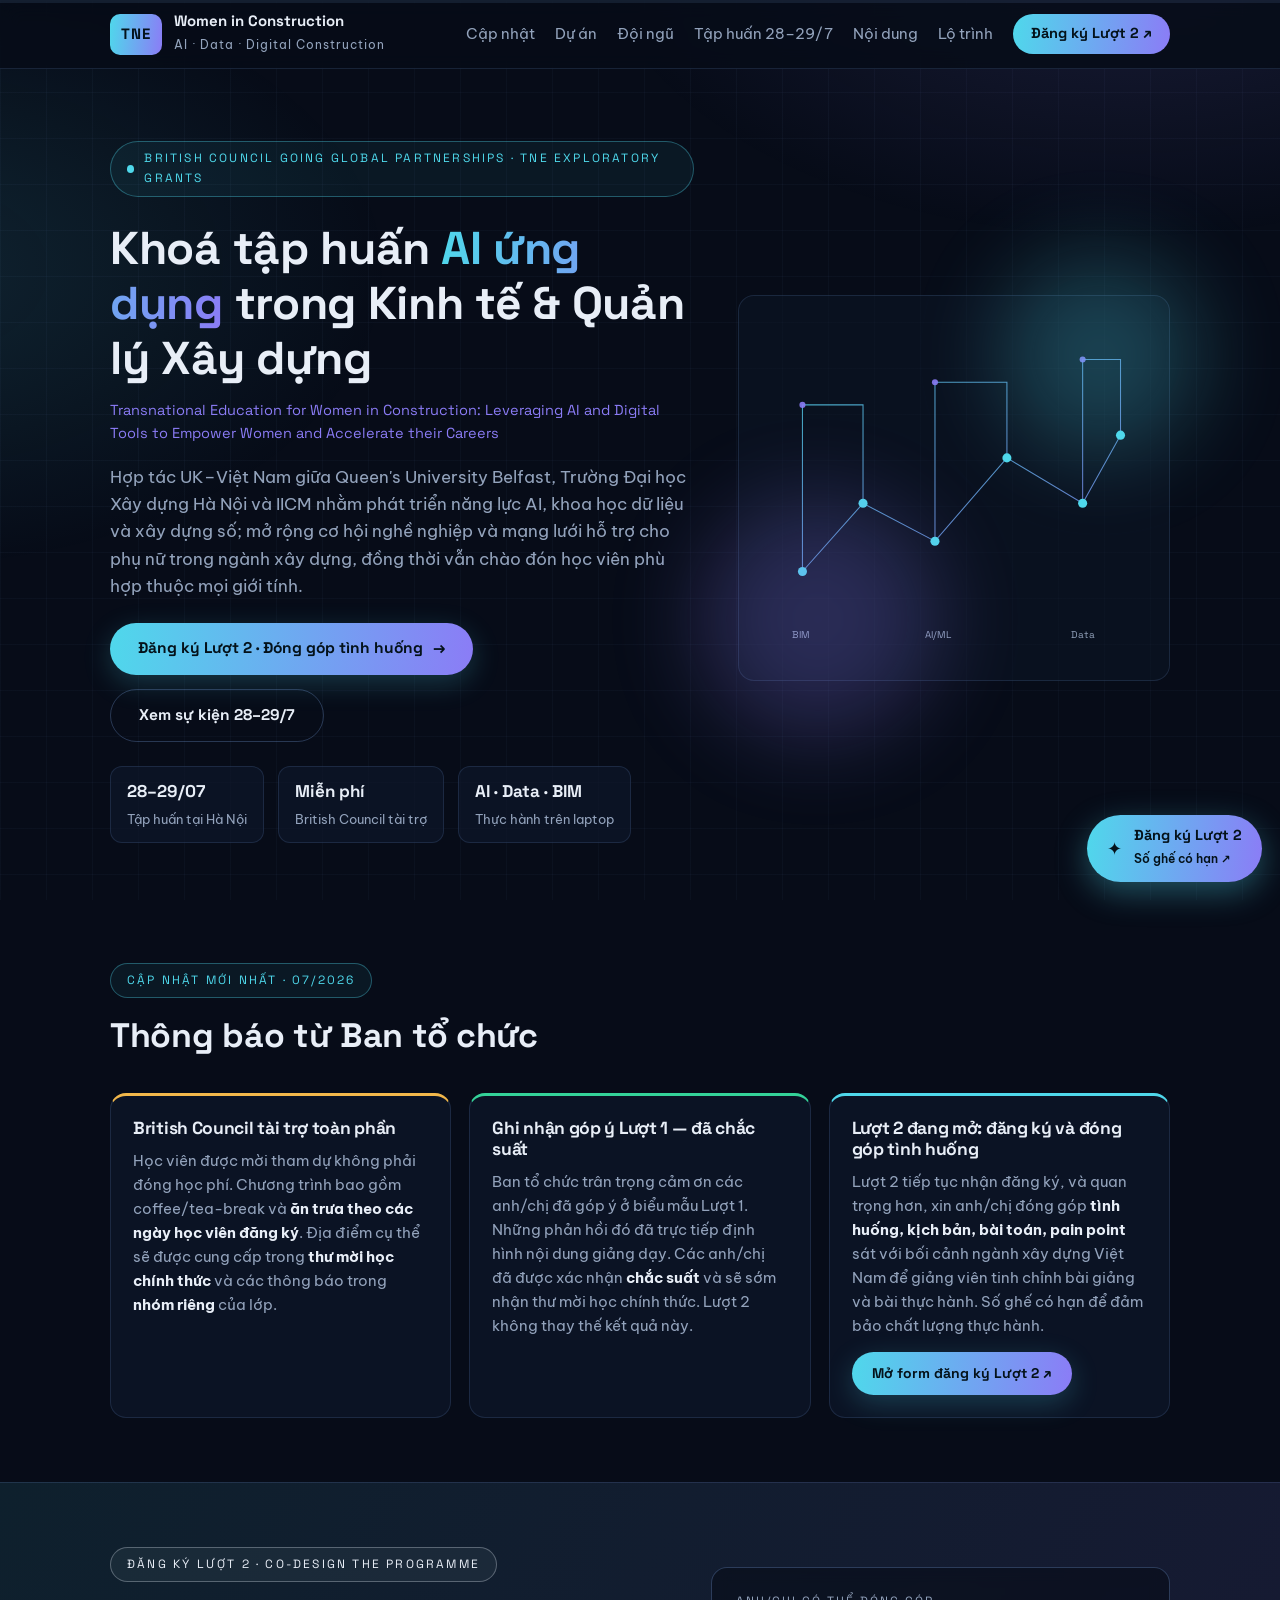
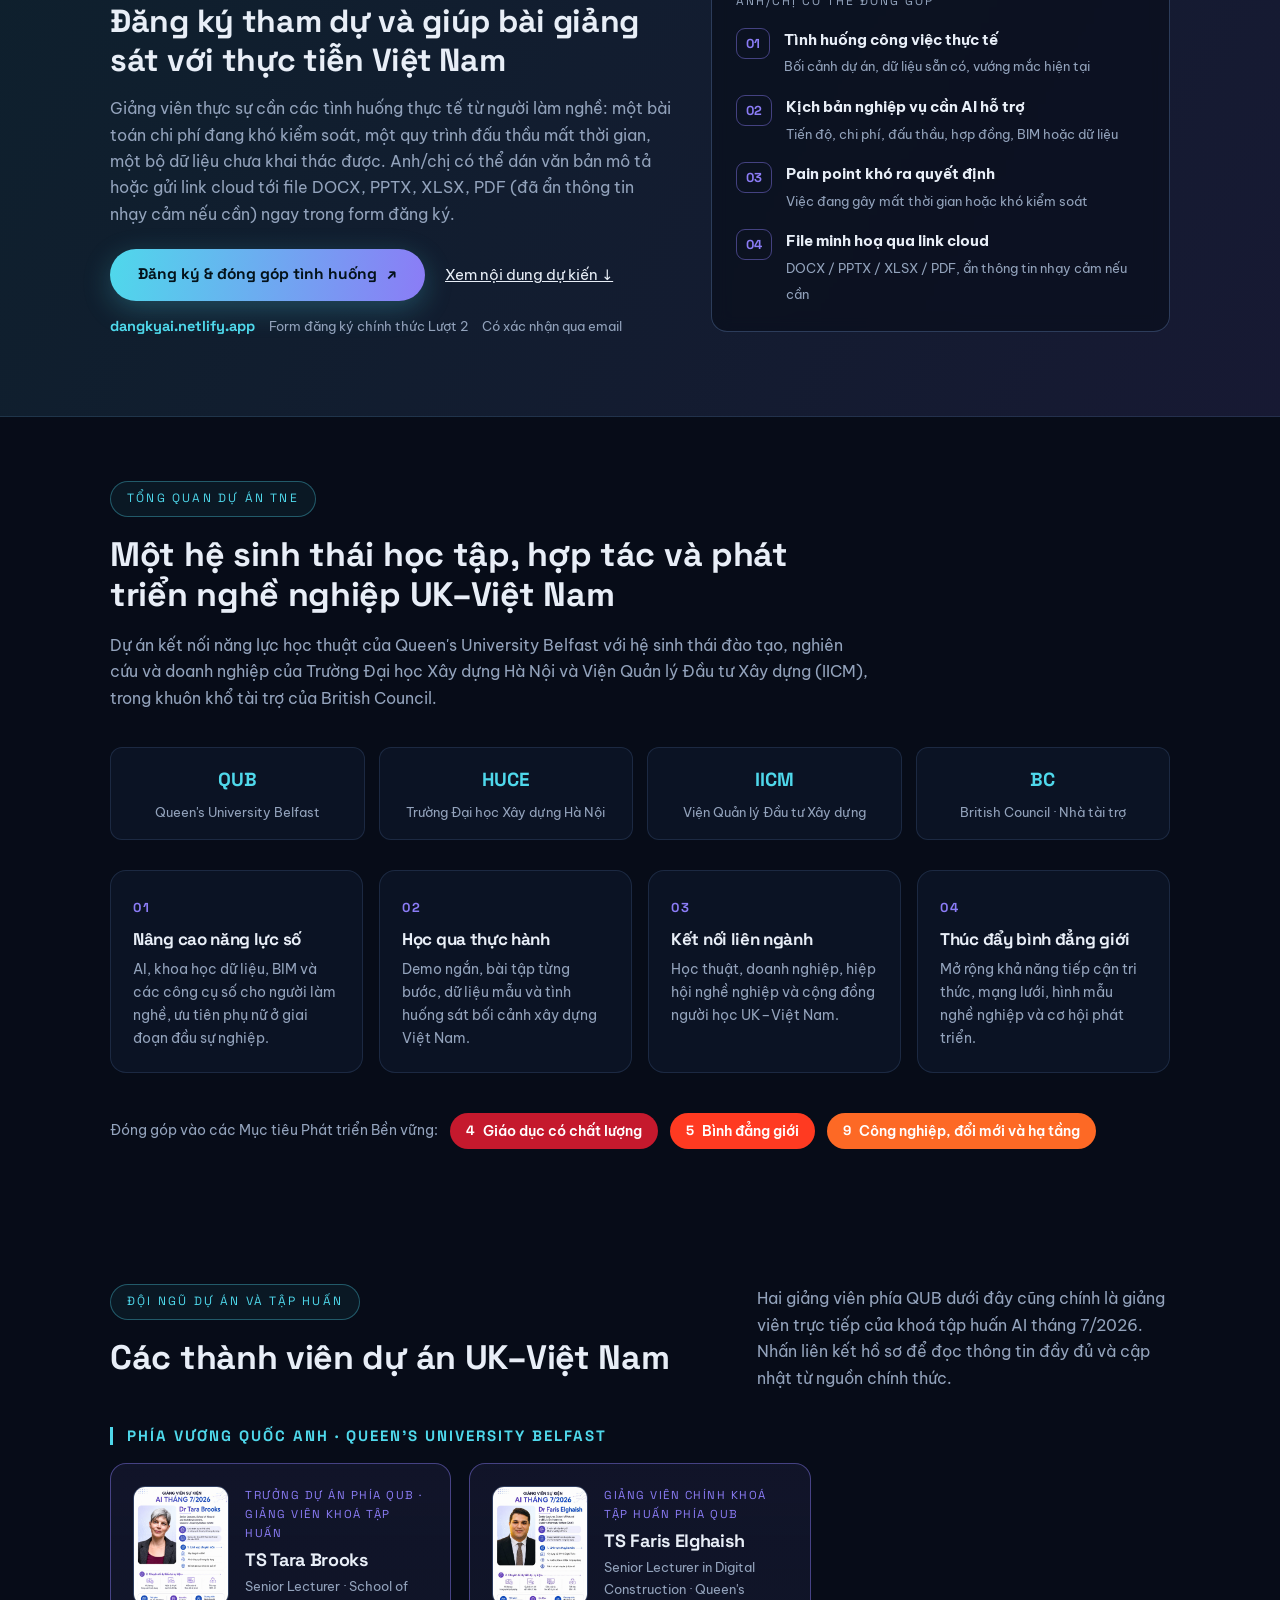
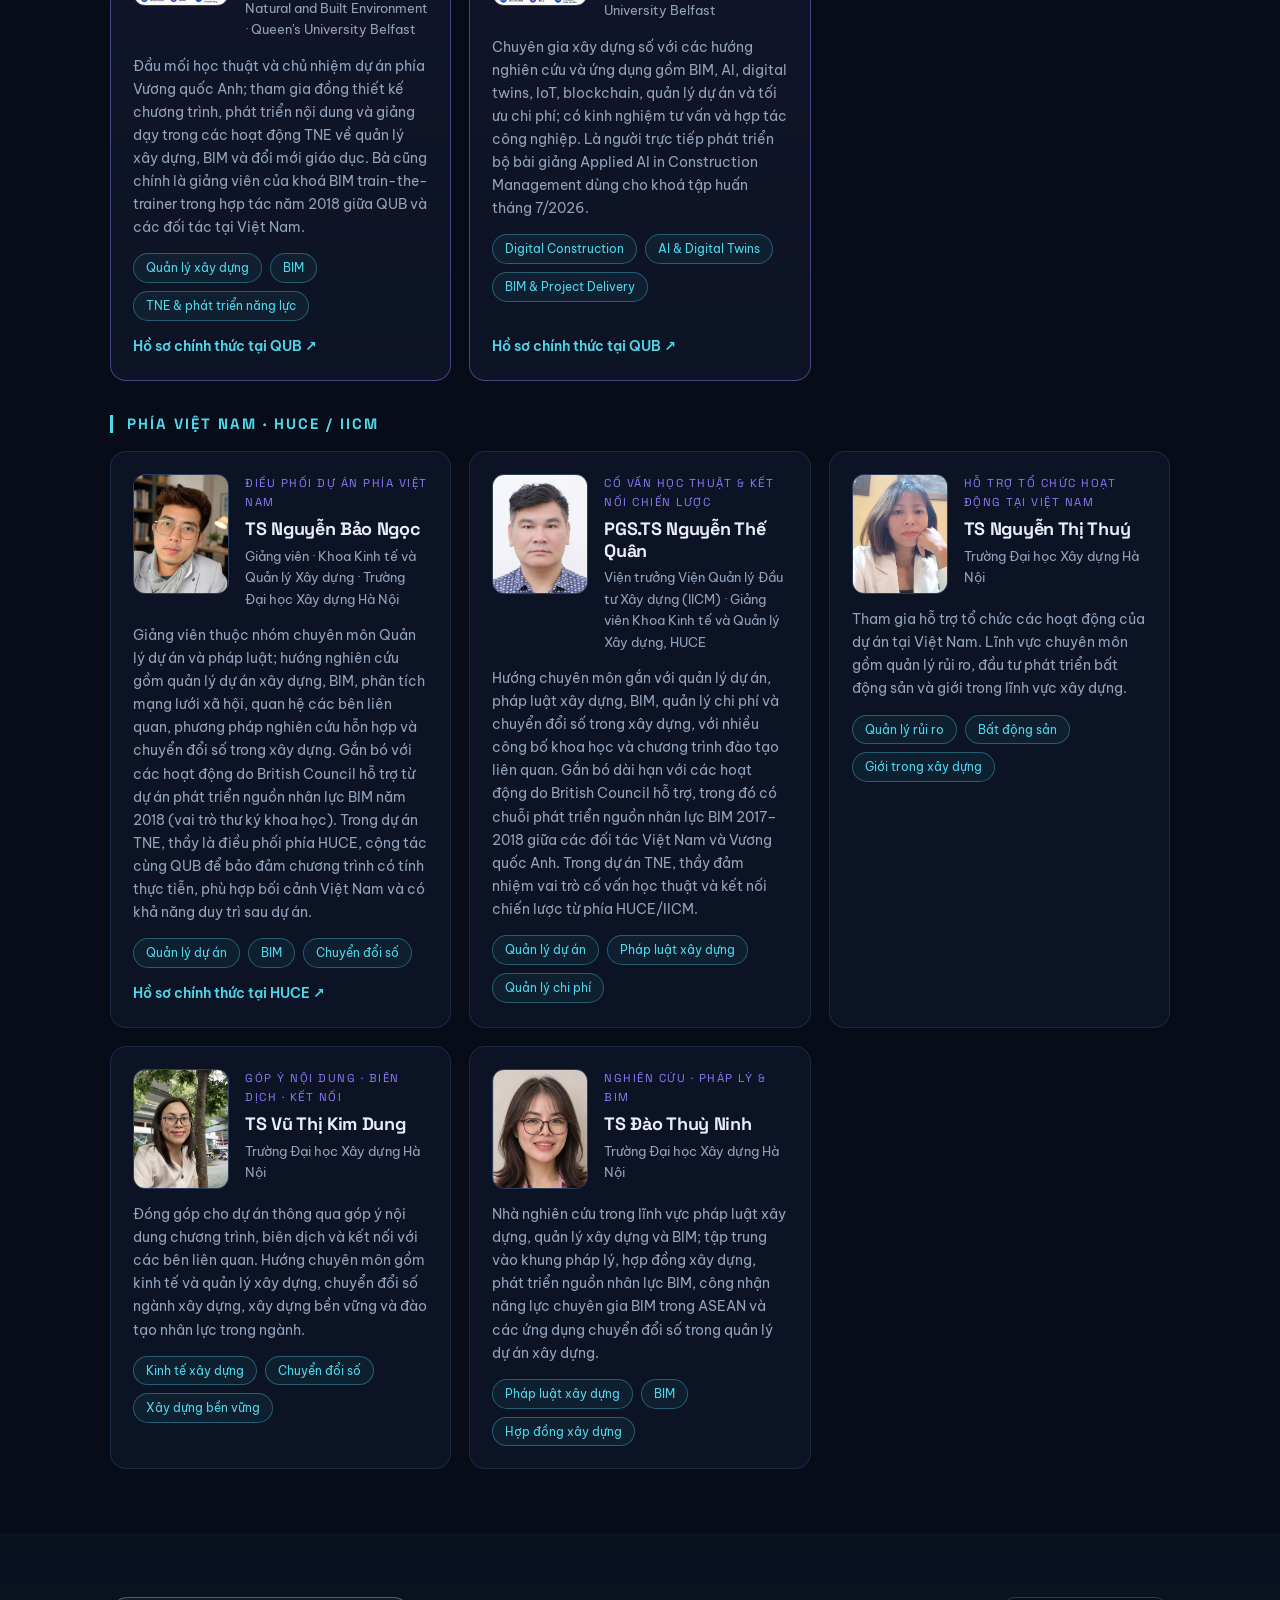
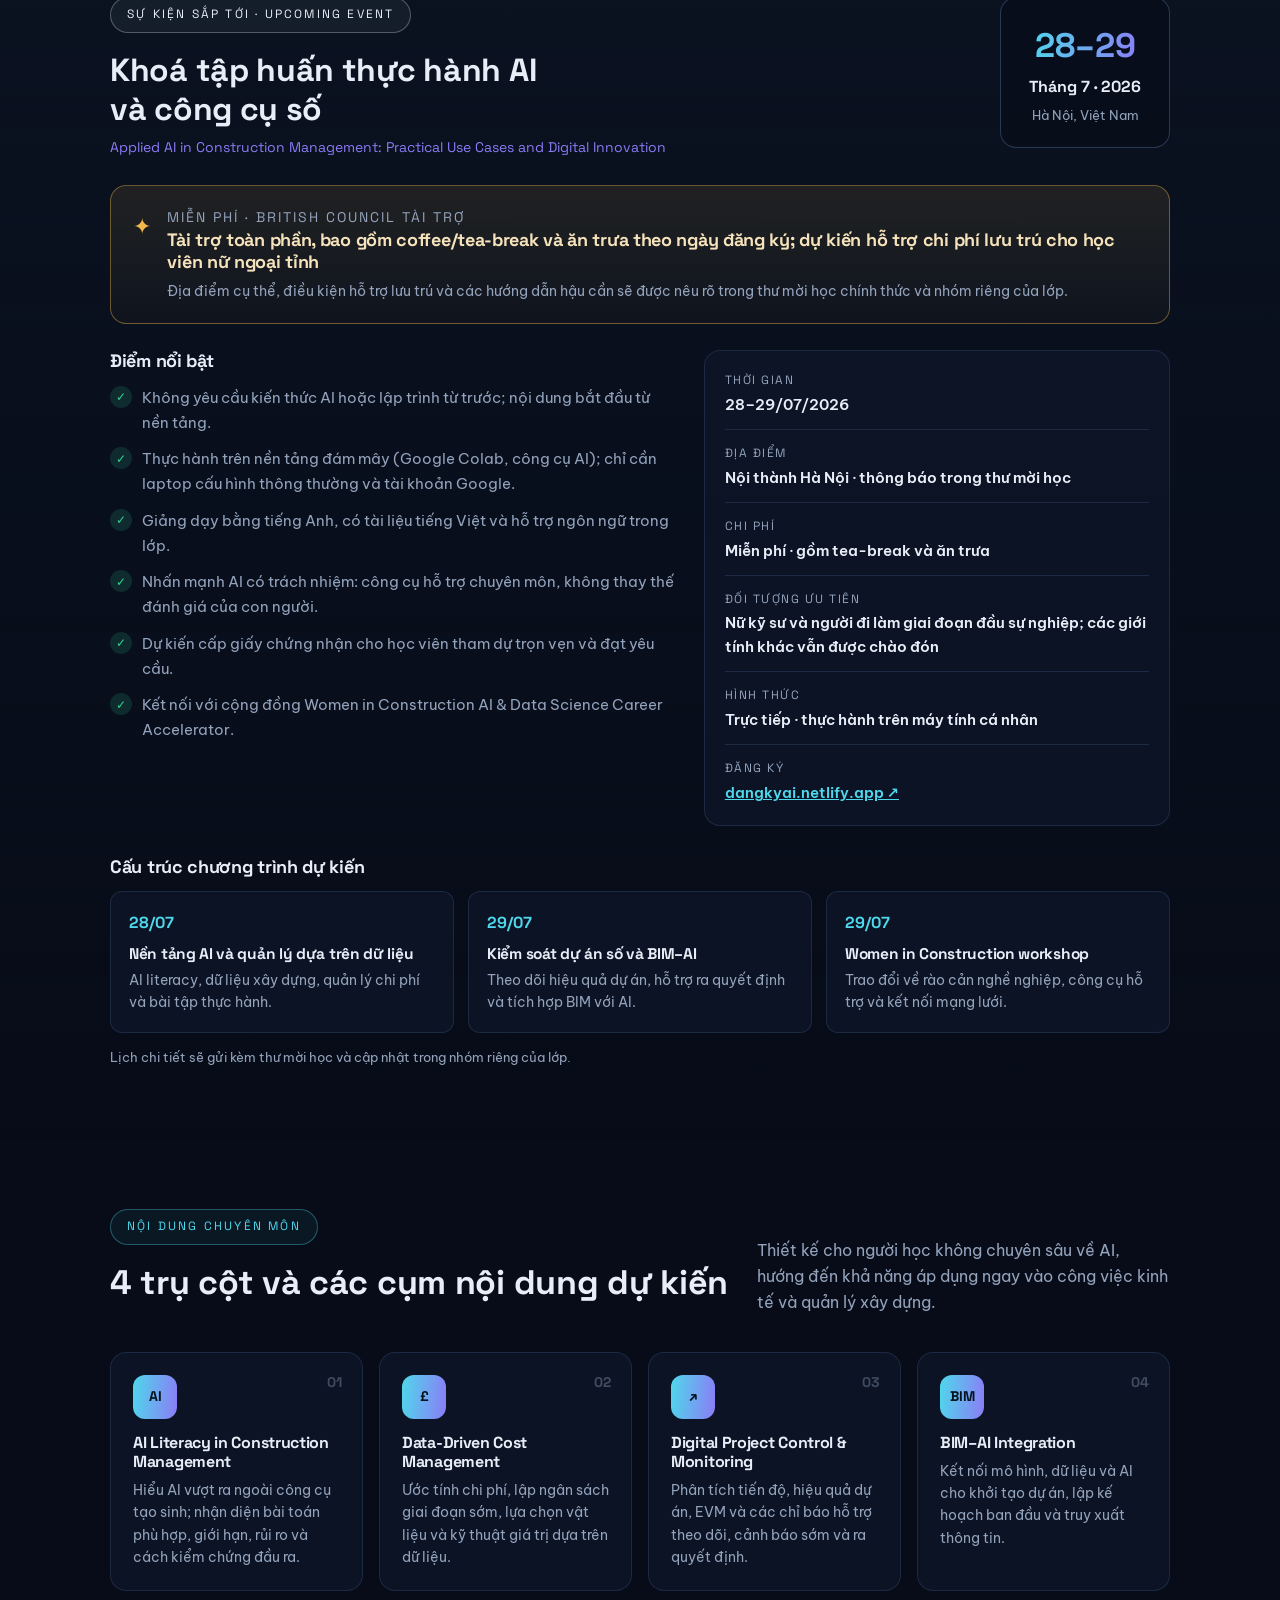
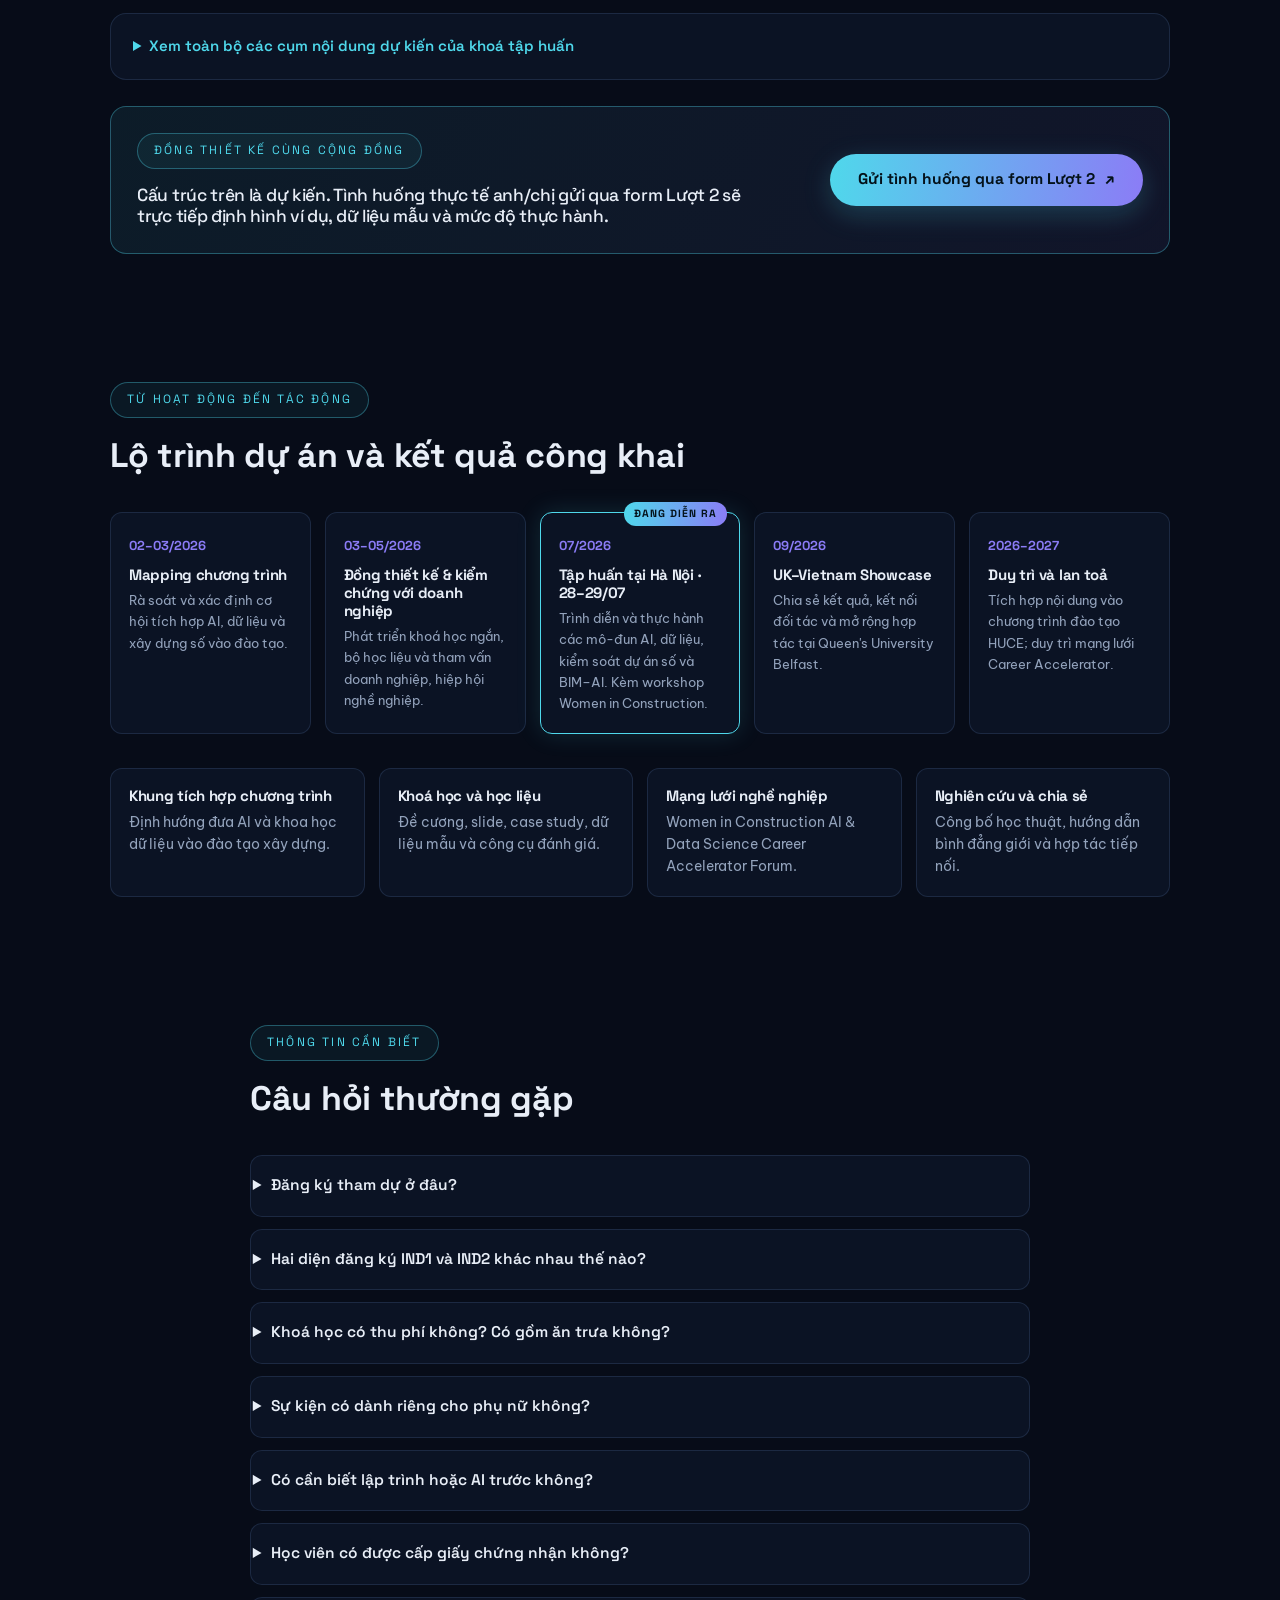
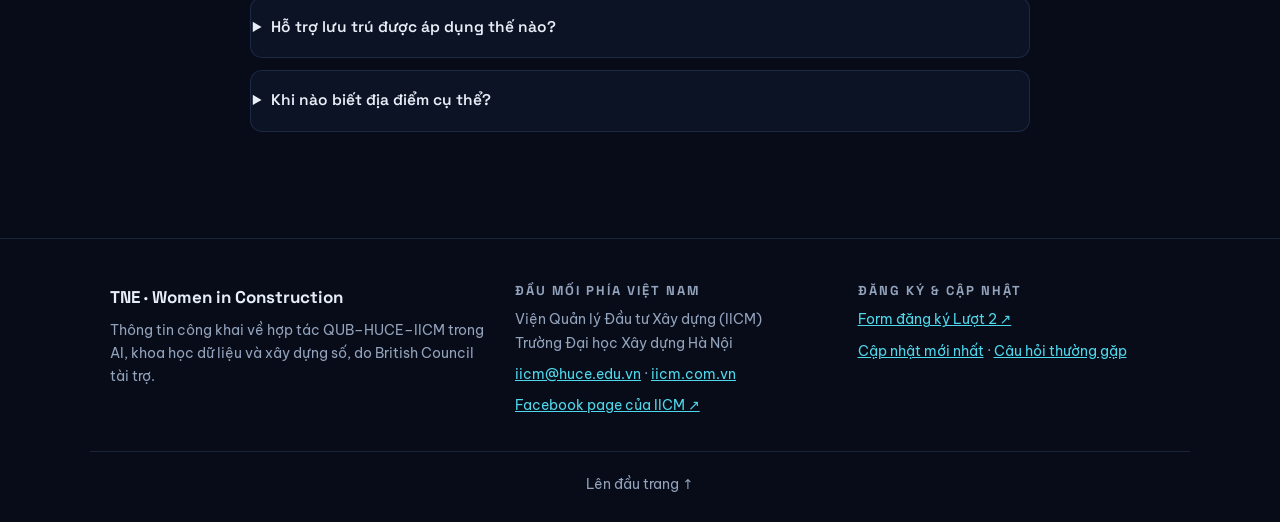
==== tne-v6/index.html @ 126ee17a "Add files via upload" ====
<!doctype html>
<html lang="vi">
<head>
  <meta charset="utf-8">
  <meta name="viewport" content="width=device-width, initial-scale=1, viewport-fit=cover">
  <meta name="theme-color" content="#070c18">
  <meta name="description" content="Dự án TNE QUB–HUCE–IICM: khoá tập huấn AI trong kinh tế và quản lý xây dựng 28–29/7/2026 tại Hà Nội, được British Council tài trợ. Đăng ký Lượt 2 đang mở.">
  <meta name="keywords" content="TNE, phụ nữ trong xây dựng, AI trong xây dựng, khoa học dữ liệu, BIM AI, đăng ký khoá tập huấn, QUB, HUCE, IICM, British Council, Tara Brooks, Faris Elghaish, Nguyễn Bảo Ngọc">
  <meta property="og:type" content="website">
  <meta property="og:locale" content="vi_VN">
  <meta property="og:title" content="Dự án TNE | Khoá tập huấn AI trong Kinh tế và Quản lý Xây dựng 28–29/7/2026">
  <meta property="og:description" content="British Council tài trợ toàn phần, bao gồm tea-break và ăn trưa. Đăng ký Lượt 2 đang mở. Số ghế có hạn.">
  <meta name="twitter:card" content="summary">
  <title>Dự án TNE | Khoá tập huấn AI trong Kinh tế và Quản lý Xây dựng · 28–29/7/2026</title>
  <link rel="icon" href="assets/img/favicon.svg" type="image/svg+xml">
  <link rel="preconnect" href="https://fonts.googleapis.com">
  <link rel="preconnect" href="https://fonts.gstatic.com" crossorigin>
  <link href="https://fonts.googleapis.com/css2?family=Space+Grotesk:wght@400;500;700&family=Be+Vietnam+Pro:wght@300;400;500;600;700&display=swap" rel="stylesheet">
  <link rel="stylesheet" href="assets/css/styles.css">
  <script type="application/ld+json">
  {
    "@context": "https://schema.org",
    "@type": "Event",
    "name": "Khoá tập huấn AI ứng dụng trong Kinh tế và Quản lý Xây dựng",
    "description": "Khoá tập huấn thực hành thuộc dự án Transnational Education for Women in Construction, được British Council tài trợ.",
    "startDate": "2026-07-28",
    "endDate": "2026-07-29",
    "isAccessibleForFree": true,
    "eventStatus": "https://schema.org/EventScheduled",
    "eventAttendanceMode": "https://schema.org/OfflineEventAttendanceMode",
    "location": {
      "@type": "Place",
      "name": "Hà Nội, Việt Nam",
      "address": { "@type": "PostalAddress", "addressLocality": "Hà Nội", "addressCountry": "VN" }
    },
    "organizer": [
      {"@type": "Organization", "name": "Queen's University Belfast"},
      {"@type": "CollegeOrUniversity", "name": "Trường Đại học Xây dựng Hà Nội"},
      {"@type": "Organization", "name": "Viện Quản lý Đầu tư Xây dựng (IICM)"}
    ],
    "funder": {"@type": "Organization", "name": "British Council"},
    "performer": [
      {"@type": "Person", "name": "Tara Brooks", "jobTitle": "Senior Lecturer", "affiliation": {"@type": "CollegeOrUniversity", "name": "Queen's University Belfast"}, "sameAs": "https://pure.qub.ac.uk/en/persons/tara-brooks/"},
      {"@type": "Person", "name": "Faris Elghaish", "jobTitle": "Senior Lecturer in Digital Construction", "affiliation": {"@type": "CollegeOrUniversity", "name": "Queen's University Belfast"}, "sameAs": "https://pure.qub.ac.uk/en/persons/faris-elghaish/"}
    ],
    "offers": {
      "@type": "Offer",
      "url": "https://dangkyai.netlify.app/",
      "price": "0",
      "priceCurrency": "VND",
      "availability": "https://schema.org/LimitedAvailability"
    }
  }
  </script>
</head>
<body>
  <a class="skip-link" href="#noi-dung">Bỏ qua điều hướng</a>
  <div class="backdrop" aria-hidden="true"></div>
  <div class="top-progress" aria-hidden="true"><span id="progressBar"></span></div>

  <header class="site-header" id="top">
    <div class="container nav-wrap">
      <a class="brand" href="#top" aria-label="Trang đầu Dự án TNE">
        <span class="brand-mark" aria-hidden="true">TNE</span>
        <span class="brand-text"><strong>Women in Construction</strong><small>AI · Data · Digital Construction</small></span>
      </a>
      <button class="nav-toggle" type="button" aria-expanded="false" aria-controls="main-nav">
        <span class="sr-only">Mở menu</span><span></span><span></span><span></span>
      </button>
      <nav id="main-nav" class="main-nav" aria-label="Điều hướng chính">
        <a href="#cap-nhat">Cập nhật</a>
        <a href="#du-an">Dự án</a>
        <a href="#doi-ngu">Đội ngũ</a>
        <a href="#tap-huan">Tập huấn 28–29/7</a>
        <a href="#noi-dung-chuyen-mon">Nội dung</a>
        <a href="#ket-qua">Lộ trình</a>
        <a class="nav-register" href="https://dangkyai.netlify.app/" target="_blank" rel="noopener noreferrer">Đăng ký Lượt 2 ↗</a>
      </nav>
    </div>
  </header>

  <main id="noi-dung">

    <!-- ================= HERO ================= -->
    <section class="hero">
      <div class="container hero-grid">
        <div class="hero-copy">
          <p class="eyebrow"><span class="pulse-dot" aria-hidden="true"></span>British Council Going Global Partnerships · TNE Exploratory Grants</p>
          <h1>Khoá tập huấn <span class="grad">AI ứng dụng</span> trong Kinh tế &amp; Quản lý Xây dựng</h1>
          <p class="hero-en">Transnational Education for Women in Construction: Leveraging AI and Digital Tools to Empower Women and Accelerate their Careers</p>
          <p class="lead">Hợp tác UK–Việt Nam giữa Queen's University Belfast, Trường Đại học Xây dựng Hà Nội và IICM nhằm phát triển năng lực AI, khoa học dữ liệu và xây dựng số; mở rộng cơ hội nghề nghiệp và mạng lưới hỗ trợ cho phụ nữ trong ngành xây dựng, đồng thời vẫn chào đón học viên phù hợp thuộc mọi giới tính.</p>
          <div class="hero-actions">
            <a class="button primary" href="https://dangkyai.netlify.app/" target="_blank" rel="noopener noreferrer">Đăng ký Lượt 2 · Đóng góp tình huống <span aria-hidden="true">→</span></a>
            <a class="button secondary" href="#tap-huan">Xem sự kiện 28–29/7</a>
          </div>
          <ul class="quick-facts" aria-label="Thông tin nhanh">
            <li><strong>28–29/07</strong><span>Tập huấn tại Hà Nội</span></li>
            <li><strong>Miễn phí</strong><span>British Council tài trợ</span></li>
            <li><strong>AI · Data · BIM</strong><span>Thực hành trên laptop</span></li>
          </ul>
        </div>
        <div class="hero-visual" aria-hidden="true">
          <div class="orb orb-one"></div><div class="orb orb-two"></div>
          <svg viewBox="0 0 520 460" role="img" aria-label="Minh hoạ mạng dữ liệu kết nối AI và công trình xây dựng">
            <defs>
              <linearGradient id="gA" x1="0" y1="0" x2="1" y2="1"><stop stop-color="#4fd8eb"/><stop offset="1" stop-color="#8b7cf6"/></linearGradient>
            </defs>
            <g stroke="url(#gA)" stroke-width="1.4" opacity=".8" fill="none">
              <path d="M60 340 L140 250 L235 300 L330 190 L430 250 L480 160"/>
              <path d="M60 340 L60 120 L140 120 L140 250 M235 300 L235 90 L330 90 L330 190 M430 250 L430 60 L480 60 L480 160"/>
              <path d="M40 400 H500"/>
            </g>
            <g fill="#4fd8eb">
              <circle cx="60" cy="340" r="6"/><circle cx="140" cy="250" r="6"/><circle cx="235" cy="300" r="6"/>
              <circle cx="330" cy="190" r="6"/><circle cx="430" cy="250" r="6"/><circle cx="480" cy="160" r="6"/>
            </g>
            <g fill="#8b7cf6" opacity=".9">
              <circle cx="60" cy="120" r="4"/><circle cx="235" cy="90" r="4"/><circle cx="430" cy="60" r="4"/>
            </g>
            <g font-family="Space Grotesk, sans-serif" font-size="13" fill="#93a3bc">
              <text x="46" y="428">BIM</text><text x="222" y="428">AI/ML</text><text x="415" y="428">Data</text>
            </g>
          </svg>
        </div>
      </div>
    </section>

    <!-- ================= CẬP NHẬT ================= -->
    <section class="section updates" id="cap-nhat">
      <div class="container">
        <div class="section-heading">
          <p class="eyebrow">Cập nhật mới nhất · 07/2026</p>
          <h2>Thông báo từ Ban tổ chức</h2>
        </div>
        <div class="update-grid">
          <article class="update-card gold">
            <h3>British Council tài trợ toàn phần</h3>
            <p>Học viên được mời tham dự không phải đóng học phí. Chương trình bao gồm coffee/tea-break và <strong>ăn trưa theo các ngày học viên đăng ký</strong>. Địa điểm cụ thể sẽ được cung cấp trong <strong>thư mời học chính thức</strong> và các thông báo trong <strong>nhóm riêng</strong> của lớp.</p>
          </article>
          <article class="update-card green">
            <h3>Ghi nhận góp ý Lượt 1 — đã chắc suất</h3>
            <p>Ban tổ chức trân trọng cảm ơn các anh/chị đã góp ý ở biểu mẫu Lượt 1. Những phản hồi đó đã trực tiếp định hình nội dung giảng dạy. Các anh/chị đã được xác nhận <strong>chắc suất</strong> và sẽ sớm nhận thư mời học chính thức. Lượt 2 không thay thế kết quả này.</p>
          </article>
          <article class="update-card cyan">
            <h3>Lượt 2 đang mở: đăng ký và đóng góp tình huống</h3>
            <p>Lượt 2 tiếp tục nhận đăng ký, và quan trọng hơn, xin anh/chị đóng góp <strong>tình huống, kịch bản, bài toán, pain point</strong> sát với bối cảnh ngành xây dựng Việt Nam để giảng viên tinh chỉnh bài giảng và bài thực hành. Số ghế có hạn để đảm bảo chất lượng thực hành.</p>
            <a class="button primary small" href="https://dangkyai.netlify.app/" target="_blank" rel="noopener noreferrer">Mở form đăng ký Lượt 2 ↗</a>
          </article>
        </div>
      </div>
    </section>

    <!-- ================= ĐĂNG KÝ / ĐÓNG GÓP ================= -->
    <section class="section register" id="dang-ky" aria-labelledby="register-title">
      <div class="container register-shell">
        <div class="register-copy">
          <p class="eyebrow light">Đăng ký Lượt 2 · Co-design the programme</p>
          <h2 id="register-title">Đăng ký tham dự và giúp bài giảng sát với thực tiễn Việt Nam</h2>
          <p class="register-lead">Giảng viên thực sự cần các tình huống thực tế từ người làm nghề: một bài toán chi phí đang khó kiểm soát, một quy trình đấu thầu mất thời gian, một bộ dữ liệu chưa khai thác được. Anh/chị có thể dán văn bản mô tả hoặc gửi link cloud tới file DOCX, PPTX, XLSX, PDF (đã ẩn thông tin nhạy cảm nếu cần) ngay trong form đăng ký.</p>
          <div class="register-actions">
            <a class="button register-button" href="https://dangkyai.netlify.app/" target="_blank" rel="noopener noreferrer">Đăng ký &amp; đóng góp tình huống <span aria-hidden="true">↗</span></a>
            <a class="register-link" href="#noi-dung-chuyen-mon">Xem nội dung dự kiến ↓</a>
          </div>
          <p class="register-meta"><strong>dangkyai.netlify.app</strong><span>Form đăng ký chính thức Lượt 2</span><span>Có xác nhận qua email</span></p>
        </div>
        <aside class="register-panel" aria-label="Những gì anh chị có thể đóng góp">
          <p class="register-panel-label">Anh/chị có thể đóng góp</p>
          <ul>
            <li><span>01</span><div><strong>Tình huống công việc thực tế</strong><small>Bối cảnh dự án, dữ liệu sẵn có, vướng mắc hiện tại</small></div></li>
            <li><span>02</span><div><strong>Kịch bản nghiệp vụ cần AI hỗ trợ</strong><small>Tiến độ, chi phí, đấu thầu, hợp đồng, BIM hoặc dữ liệu</small></div></li>
            <li><span>03</span><div><strong>Pain point khó ra quyết định</strong><small>Việc đang gây mất thời gian hoặc khó kiểm soát</small></div></li>
            <li><span>04</span><div><strong>File minh hoạ qua link cloud</strong><small>DOCX / PPTX / XLSX / PDF, ẩn thông tin nhạy cảm nếu cần</small></div></li>
          </ul>
        </aside>
      </div>
    </section>

    <!-- ================= DỰ ÁN ================= -->
    <section class="section project" id="du-an">
      <div class="container">
        <div class="section-heading">
          <p class="eyebrow">Tổng quan dự án TNE</p>
          <h2>Một hệ sinh thái học tập, hợp tác và phát triển nghề nghiệp UK–Việt Nam</h2>
          <p>Dự án kết nối năng lực học thuật của Queen's University Belfast với hệ sinh thái đào tạo, nghiên cứu và doanh nghiệp của Trường Đại học Xây dựng Hà Nội và Viện Quản lý Đầu tư Xây dựng (IICM), trong khuôn khổ tài trợ của British Council.</p>
        </div>
        <div class="partner-strip" aria-label="Các đối tác">
          <div><span>QUB</span><p>Queen's University Belfast</p></div>
          <div><span>HUCE</span><p>Trường Đại học Xây dựng Hà Nội</p></div>
          <div><span>IICM</span><p>Viện Quản lý Đầu tư Xây dựng</p></div>
          <div><span>BC</span><p>British Council · Nhà tài trợ</p></div>
        </div>
        <div class="feature-grid">
          <article class="feature-card"><span class="card-number">01</span><h3>Nâng cao năng lực số</h3><p>AI, khoa học dữ liệu, BIM và các công cụ số cho người làm nghề, ưu tiên phụ nữ ở giai đoạn đầu sự nghiệp.</p></article>
          <article class="feature-card"><span class="card-number">02</span><h3>Học qua thực hành</h3><p>Demo ngắn, bài tập từng bước, dữ liệu mẫu và tình huống sát bối cảnh xây dựng Việt Nam.</p></article>
          <article class="feature-card"><span class="card-number">03</span><h3>Kết nối liên ngành</h3><p>Học thuật, doanh nghiệp, hiệp hội nghề nghiệp và cộng đồng người học UK–Việt Nam.</p></article>
          <article class="feature-card"><span class="card-number">04</span><h3>Thúc đẩy bình đẳng giới</h3><p>Mở rộng khả năng tiếp cận tri thức, mạng lưới, hình mẫu nghề nghiệp và cơ hội phát triển.</p></article>
        </div>
        <div class="sdg-row" aria-label="Các mục tiêu phát triển bền vững">
          <p>Đóng góp vào các Mục tiêu Phát triển Bền vững:</p>
          <span class="sdg sdg4"><b>4</b> Giáo dục có chất lượng</span>
          <span class="sdg sdg5"><b>5</b> Bình đẳng giới</span>
          <span class="sdg sdg9"><b>9</b> Công nghiệp, đổi mới và hạ tầng</span>
        </div>
      </div>
    </section>

    <!-- ================= ĐỘI NGŨ ================= -->
    <section class="section team" id="doi-ngu">
      <div class="container">
        <div class="section-heading split-heading">
          <div>
            <p class="eyebrow">Đội ngũ dự án và tập huấn</p>
            <h2>Các thành viên dự án UK–Việt Nam</h2>
          </div>
          <p>Hai giảng viên phía QUB dưới đây cũng chính là giảng viên trực tiếp của khoá tập huấn AI tháng 7/2026. Nhấn liên kết hồ sơ để đọc thông tin đầy đủ và cập nhật từ nguồn chính thức.</p>
        </div>

        <h3 class="team-group-title">Phía Vương quốc Anh · Queen's University Belfast</h3>
        <div class="team-grid">
          <article class="team-card highlight">
            <div class="team-card-top">
              <img class="team-photo" src="assets/img/team/tara-brooks.jpg" alt="Ảnh chân dung TS Tara Brooks" loading="lazy" width="640" height="800">
              <div>
                <p class="team-role">Trưởng dự án phía QUB · Giảng viên khoá tập huấn</p>
                <h3>TS Tara Brooks</h3>
                <p class="team-affiliation">Senior Lecturer · School of Natural and Built Environment · Queen's University Belfast</p>
              </div>
            </div>
            <p class="team-bio">Đầu mối học thuật và chủ nhiệm dự án phía Vương quốc Anh; tham gia đồng thiết kế chương trình, phát triển nội dung và giảng dạy trong các hoạt động TNE về quản lý xây dựng, BIM và đổi mới giáo dục. Bà cũng chính là giảng viên của khoá BIM train-the-trainer trong hợp tác năm 2018 giữa QUB và các đối tác tại Việt Nam.</p>
            <ul class="tag-list" aria-label="Lĩnh vực liên quan của Tara Brooks"><li>Quản lý xây dựng</li><li>BIM</li><li>TNE &amp; phát triển năng lực</li></ul>
            <a class="profile-link" href="https://pure.qub.ac.uk/en/persons/tara-brooks/" target="_blank" rel="noopener noreferrer">Hồ sơ chính thức tại QUB <span aria-hidden="true">↗</span></a>
          </article>

          <article class="team-card highlight">
            <div class="team-card-top">
              <img class="team-photo" src="assets/img/team/faris-elghaish.jpg" alt="Ảnh chân dung TS Faris Elghaish" loading="lazy" width="640" height="800">
              <div>
                <p class="team-role">Giảng viên chính khoá tập huấn phía QUB</p>
                <h3>TS Faris Elghaish</h3>
                <p class="team-affiliation">Senior Lecturer in Digital Construction · Queen's University Belfast</p>
              </div>
            </div>
            <p class="team-bio">Chuyên gia xây dựng số với các hướng nghiên cứu và ứng dụng gồm BIM, AI, digital twins, IoT, blockchain, quản lý dự án và tối ưu chi phí; có kinh nghiệm tư vấn và hợp tác công nghiệp. Là người trực tiếp phát triển bộ bài giảng Applied AI in Construction Management dùng cho khoá tập huấn tháng 7/2026.</p>
            <ul class="tag-list" aria-label="Lĩnh vực liên quan của Faris Elghaish"><li>Digital Construction</li><li>AI &amp; Digital Twins</li><li>BIM &amp; Project Delivery</li></ul>
            <a class="profile-link" href="https://pure.qub.ac.uk/en/persons/faris-elghaish/" target="_blank" rel="noopener noreferrer">Hồ sơ chính thức tại QUB <span aria-hidden="true">↗</span></a>
          </article>
        </div>

        <h3 class="team-group-title">Phía Việt Nam · HUCE / IICM</h3>
        <div class="team-grid">
          <article class="team-card">
            <div class="team-card-top">
              <img class="team-photo" src="assets/img/team/bao-ngoc.jpg" alt="Ảnh chân dung TS Nguyễn Bảo Ngọc" loading="lazy" width="640" height="800">
              <div>
                <p class="team-role">Điều phối dự án phía Việt Nam</p>
                <h3>TS Nguyễn Bảo Ngọc</h3>
                <p class="team-affiliation">Giảng viên · Khoa Kinh tế và Quản lý Xây dựng · Trường Đại học Xây dựng Hà Nội</p>
              </div>
            </div>
            <p class="team-bio">Giảng viên thuộc nhóm chuyên môn Quản lý dự án và pháp luật; hướng nghiên cứu gồm quản lý dự án xây dựng, BIM, phân tích mạng lưới xã hội, quan hệ các bên liên quan, phương pháp nghiên cứu hỗn hợp và chuyển đổi số trong xây dựng. Gắn bó với các hoạt động do British Council hỗ trợ từ dự án phát triển nguồn nhân lực BIM năm 2018 (vai trò thư ký khoa học). Trong dự án TNE, thầy là điều phối phía HUCE, cộng tác cùng QUB để bảo đảm chương trình có tính thực tiễn, phù hợp bối cảnh Việt Nam và có khả năng duy trì sau dự án.</p>
            <ul class="tag-list"><li>Quản lý dự án</li><li>BIM</li><li>Chuyển đổi số</li></ul>
            <a class="profile-link" href="https://kinhtexaydung.huce.edu.vn/ts-nguyen-bao-ngoc" target="_blank" rel="noopener noreferrer">Hồ sơ chính thức tại HUCE <span aria-hidden="true">↗</span></a>
          </article>

          <article class="team-card">
            <div class="team-card-top">
              <img class="team-photo" src="assets/img/team/the-quan.jpg" alt="Ảnh chân dung PGS TS Nguyễn Thế Quân" loading="lazy" width="640" height="800">
              <div>
                <p class="team-role">Cố vấn học thuật &amp; kết nối chiến lược</p>
                <h3>PGS.TS Nguyễn Thế Quân</h3>
                <p class="team-affiliation">Viện trưởng Viện Quản lý Đầu tư Xây dựng (IICM) · Giảng viên Khoa Kinh tế và Quản lý Xây dựng, HUCE</p>
              </div>
            </div>
            <p class="team-bio">Hướng chuyên môn gắn với quản lý dự án, pháp luật xây dựng, BIM, quản lý chi phí và chuyển đổi số trong xây dựng, với nhiều công bố khoa học và chương trình đào tạo liên quan. Gắn bó dài hạn với các hoạt động do British Council hỗ trợ, trong đó có chuỗi phát triển nguồn nhân lực BIM 2017–2018 giữa các đối tác Việt Nam và Vương quốc Anh. Trong dự án TNE, thầy đảm nhiệm vai trò cố vấn học thuật và kết nối chiến lược từ phía HUCE/IICM.</p>
            <ul class="tag-list"><li>Quản lý dự án</li><li>Pháp luật xây dựng</li><li>Quản lý chi phí</li></ul>
          </article>

          <article class="team-card">
            <div class="team-card-top">
              <img class="team-photo" src="assets/img/team/thi-thuy.jpg" alt="Ảnh chân dung TS Nguyễn Thị Thuý" loading="lazy" width="640" height="800">
              <div>
                <p class="team-role">Hỗ trợ tổ chức hoạt động tại Việt Nam</p>
                <h3>TS Nguyễn Thị Thuý</h3>
                <p class="team-affiliation">Trường Đại học Xây dựng Hà Nội</p>
              </div>
            </div>
            <p class="team-bio">Tham gia hỗ trợ tổ chức các hoạt động của dự án tại Việt Nam. Lĩnh vực chuyên môn gồm quản lý rủi ro, đầu tư phát triển bất động sản và giới trong lĩnh vực xây dựng.</p>
            <ul class="tag-list"><li>Quản lý rủi ro</li><li>Bất động sản</li><li>Giới trong xây dựng</li></ul>
          </article>

          <article class="team-card">
            <div class="team-card-top">
              <img class="team-photo" src="assets/img/team/kim-dung.jpg" alt="Ảnh chân dung TS Vũ Thị Kim Dung" loading="lazy" width="640" height="800">
              <div>
                <p class="team-role">Góp ý nội dung · Biên dịch · Kết nối</p>
                <h3>TS Vũ Thị Kim Dung</h3>
                <p class="team-affiliation">Trường Đại học Xây dựng Hà Nội</p>
              </div>
            </div>
            <p class="team-bio">Đóng góp cho dự án thông qua góp ý nội dung chương trình, biên dịch và kết nối với các bên liên quan. Hướng chuyên môn gồm kinh tế và quản lý xây dựng, chuyển đổi số ngành xây dựng, xây dựng bền vững và đào tạo nhân lực trong ngành.</p>
            <ul class="tag-list"><li>Kinh tế xây dựng</li><li>Chuyển đổi số</li><li>Xây dựng bền vững</li></ul>
          </article>

          <article class="team-card">
            <div class="team-card-top">
              <img class="team-photo" src="assets/img/team/thuy-ninh.jpg" alt="Ảnh chân dung TS Đào Thuỳ Ninh" loading="lazy" width="640" height="800">
              <div>
                <p class="team-role">Nghiên cứu · Pháp lý &amp; BIM</p>
                <h3>TS Đào Thuỳ Ninh</h3>
                <p class="team-affiliation">Trường Đại học Xây dựng Hà Nội</p>
              </div>
            </div>
            <p class="team-bio">Nhà nghiên cứu trong lĩnh vực pháp luật xây dựng, quản lý xây dựng và BIM; tập trung vào khung pháp lý, hợp đồng xây dựng, phát triển nguồn nhân lực BIM, công nhận năng lực chuyên gia BIM trong ASEAN và các ứng dụng chuyển đổi số trong quản lý dự án xây dựng.</p>
            <ul class="tag-list"><li>Pháp luật xây dựng</li><li>BIM</li><li>Hợp đồng xây dựng</li></ul>
          </article>
        </div>
      </div>
    </section>

    <!-- ================= SỰ KIỆN ================= -->
    <section class="section event" id="tap-huan">
      <div class="container event-shell">
        <div class="event-top">
          <div>
            <p class="eyebrow light">Sự kiện sắp tới · Upcoming event</p>
            <h2>Khoá tập huấn thực hành AI và công cụ số</h2>
            <p class="event-en">Applied AI in Construction Management: Practical Use Cases and Digital Innovation</p>
          </div>
          <div class="date-card"><span>28–29</span><strong>Tháng 7 · 2026</strong><small>Hà Nội, Việt Nam</small></div>
        </div>

        <div class="support-banner">
          <div class="support-icon" aria-hidden="true">✦</div>
          <div>
            <p class="support-label">Miễn phí · British Council tài trợ</p>
            <h3>Tài trợ toàn phần, bao gồm coffee/tea-break và ăn trưa theo ngày đăng ký; dự kiến hỗ trợ chi phí lưu trú cho học viên nữ ngoại tỉnh</h3>
            <p>Địa điểm cụ thể, điều kiện hỗ trợ lưu trú và các hướng dẫn hậu cần sẽ được nêu rõ trong thư mời học chính thức và nhóm riêng của lớp.</p>
          </div>
        </div>

        <div class="event-grid">
          <div class="event-main">
            <h3>Điểm nổi bật</h3>
            <ul class="check-list">
              <li>Không yêu cầu kiến thức AI hoặc lập trình từ trước; nội dung bắt đầu từ nền tảng.</li>
              <li>Thực hành trên nền tảng đám mây (Google Colab, công cụ AI); chỉ cần laptop cấu hình thông thường và tài khoản Google.</li>
              <li>Giảng dạy bằng tiếng Anh, có tài liệu tiếng Việt và hỗ trợ ngôn ngữ trong lớp.</li>
              <li>Nhấn mạnh AI có trách nhiệm: công cụ hỗ trợ chuyên môn, không thay thế đánh giá của con người.</li>
              <li>Dự kiến cấp giấy chứng nhận cho học viên tham dự trọn vẹn và đạt yêu cầu.</li>
              <li>Kết nối với cộng đồng Women in Construction AI &amp; Data Science Career Accelerator.</li>
            </ul>
          </div>
          <aside class="event-side" aria-label="Thông tin sự kiện">
            <div><span>Thời gian</span><strong>28–29/07/2026</strong></div>
            <div><span>Địa điểm</span><strong>Nội thành Hà Nội · thông báo trong thư mời học</strong></div>
            <div><span>Chi phí</span><strong>Miễn phí · gồm tea-break và ăn trưa</strong></div>
            <div><span>Đối tượng ưu tiên</span><strong>Nữ kỹ sư và người đi làm giai đoạn đầu sự nghiệp; các giới tính khác vẫn được chào đón</strong></div>
            <div><span>Hình thức</span><strong>Trực tiếp · thực hành trên máy tính cá nhân</strong></div>
            <div><span>Đăng ký</span><strong><a href="https://dangkyai.netlify.app/" target="_blank" rel="noopener noreferrer">dangkyai.netlify.app ↗</a></strong></div>
          </aside>
        </div>

        <div class="schedule">
          <h3>Cấu trúc chương trình dự kiến</h3>
          <div class="schedule-grid">
            <article><p class="schedule-date">28/07</p><h4>Nền tảng AI và quản lý dựa trên dữ liệu</h4><p>AI literacy, dữ liệu xây dựng, quản lý chi phí và bài tập thực hành.</p></article>
            <article><p class="schedule-date">29/07</p><h4>Kiểm soát dự án số và BIM–AI</h4><p>Theo dõi hiệu quả dự án, hỗ trợ ra quyết định và tích hợp BIM với AI.</p></article>
            <article><p class="schedule-date">29/07</p><h4>Women in Construction workshop</h4><p>Trao đổi về rào cản nghề nghiệp, công cụ hỗ trợ và kết nối mạng lưới.</p></article>
          </div>
          <p class="fine-print">Lịch chi tiết sẽ gửi kèm thư mời học và cập nhật trong nhóm riêng của lớp.</p>
        </div>
      </div>
    </section>

    <!-- ================= NỘI DUNG CHUYÊN MÔN ================= -->
    <section class="section modules" id="noi-dung-chuyen-mon">
      <div class="container">
        <div class="section-heading split-heading">
          <div><p class="eyebrow">Nội dung chuyên môn</p><h2>4 trụ cột và các cụm nội dung dự kiến</h2></div>
          <p>Thiết kế cho người học không chuyên sâu về AI, hướng đến khả năng áp dụng ngay vào công việc kinh tế và quản lý xây dựng.</p>
        </div>
        <div class="module-grid">
          <article class="module-card"><span>01</span><div class="module-icon">AI</div><h3>AI Literacy in Construction Management</h3><p>Hiểu AI vượt ra ngoài công cụ tạo sinh; nhận diện bài toán phù hợp, giới hạn, rủi ro và cách kiểm chứng đầu ra.</p></article>
          <article class="module-card"><span>02</span><div class="module-icon">£</div><h3>Data-Driven Cost Management</h3><p>Ước tính chi phí, lập ngân sách giai đoạn sớm, lựa chọn vật liệu và kỹ thuật giá trị dựa trên dữ liệu.</p></article>
          <article class="module-card"><span>03</span><div class="module-icon">↗</div><h3>Digital Project Control &amp; Monitoring</h3><p>Phân tích tiến độ, hiệu quả dự án, EVM và các chỉ báo hỗ trợ theo dõi, cảnh báo sớm và ra quyết định.</p></article>
          <article class="module-card"><span>04</span><div class="module-icon">BIM</div><h3>BIM–AI Integration</h3><p>Kết nối mô hình, dữ liệu và AI cho khởi tạo dự án, lập kế hoạch ban đầu và truy xuất thông tin.</p></article>
        </div>

        <details class="topics-detail">
          <summary>Xem toàn bộ các cụm nội dung dự kiến của khoá tập huấn</summary>
          <ul class="topics-list">
            <li>Nền tảng AI cho quản lý dự án xây dựng</li>
            <li>AI, machine learning và mô hình ngôn ngữ lớn trong bối cảnh xây dựng</li>
            <li>Prompt engineering cho quản lý tiến độ, chi phí, thiết kế, đấu thầu và kiểm soát dự án</li>
            <li>BIM, IFC, Revit và khai thác dữ liệu mô hình bằng AI</li>
            <li>AI hỗ trợ lập EIR/OIR/AIR và quản lý thông tin BIM theo định hướng ISO 19650</li>
            <li>BIM + AI cho bóc tách khối lượng và lập tiến độ sơ bộ</li>
            <li>AI cho đấu thầu, mua sắm và đánh giá nhà thầu</li>
            <li>Machine learning cho dự báo chi phí, vật tư, thời lượng và EVM</li>
            <li>Value engineering và lựa chọn vật liệu có hỗ trợ AI</li>
            <li>Digital twin, IoT và AI cho giám sát nguồn lực</li>
            <li>AI cho close-out, bàn giao, defect/snagging và hồ sơ vận hành</li>
            <li>Sử dụng AI có trách nhiệm: bảo mật dữ liệu, kiểm chứng đầu ra và vai trò chuyên môn của con người</li>
          </ul>
        </details>

        <div class="modules-cta">
          <div>
            <p class="eyebrow">Đồng thiết kế cùng cộng đồng</p>
            <h3>Cấu trúc trên là dự kiến. Tình huống thực tế anh/chị gửi qua form Lượt 2 sẽ trực tiếp định hình ví dụ, dữ liệu mẫu và mức độ thực hành.</h3>
          </div>
          <a class="button primary" href="https://dangkyai.netlify.app/" target="_blank" rel="noopener noreferrer">Gửi tình huống qua form Lượt 2 <span aria-hidden="true">↗</span></a>
        </div>
      </div>
    </section>

    <!-- ================= LỘ TRÌNH ================= -->
    <section class="section journey" id="ket-qua">
      <div class="container">
        <div class="section-heading"><p class="eyebrow">Từ hoạt động đến tác động</p><h2>Lộ trình dự án và kết quả công khai</h2></div>
        <ol class="timeline">
          <li><span>02–03/2026</span><h3>Mapping chương trình</h3><p>Rà soát và xác định cơ hội tích hợp AI, dữ liệu và xây dựng số vào đào tạo.</p></li>
          <li><span>03–05/2026</span><h3>Đồng thiết kế &amp; kiểm chứng với doanh nghiệp</h3><p>Phát triển khoá học ngắn, bộ học liệu và tham vấn doanh nghiệp, hiệp hội nghề nghiệp.</p></li>
          <li class="current"><span>07/2026</span><h3>Tập huấn tại Hà Nội · 28–29/07</h3><p>Trình diễn và thực hành các mô-đun AI, dữ liệu, kiểm soát dự án số và BIM–AI. Kèm workshop Women in Construction.</p></li>
          <li><span>09/2026</span><h3>UK–Vietnam Showcase</h3><p>Chia sẻ kết quả, kết nối đối tác và mở rộng hợp tác tại Queen's University Belfast.</p></li>
          <li><span>2026–2027</span><h3>Duy trì và lan toả</h3><p>Tích hợp nội dung vào chương trình đào tạo HUCE; duy trì mạng lưới Career Accelerator.</p></li>
        </ol>
        <div class="outcomes">
          <article><h3>Khung tích hợp chương trình</h3><p>Định hướng đưa AI và khoa học dữ liệu vào đào tạo xây dựng.</p></article>
          <article><h3>Khoá học và học liệu</h3><p>Đề cương, slide, case study, dữ liệu mẫu và công cụ đánh giá.</p></article>
          <article><h3>Mạng lưới nghề nghiệp</h3><p>Women in Construction AI &amp; Data Science Career Accelerator Forum.</p></article>
          <article><h3>Nghiên cứu và chia sẻ</h3><p>Công bố học thuật, hướng dẫn bình đẳng giới và hợp tác tiếp nối.</p></article>
        </div>
      </div>
    </section>

    <!-- ================= FAQ ================= -->
    <section class="section faq" id="faq">
      <div class="container narrow">
        <div class="section-heading"><p class="eyebrow">Thông tin cần biết</p><h2>Câu hỏi thường gặp</h2></div>
        <details><summary>Đăng ký tham dự ở đâu?</summary><p>Form đăng ký Lượt 2 đang mở tại <a href="https://dangkyai.netlify.app/" target="_blank" rel="noopener noreferrer">dangkyai.netlify.app</a>. Sau khi gửi, anh/chị sẽ nhận email xác nhận. Do số ghế có hạn, việc gửi đăng ký chưa tự động đồng nghĩa với xác nhận suất học; BTC sẽ xét duyệt và gửi thư mời học chính thức, trừ các trường hợp đã được thông báo chắc suất từ Lượt 1.</p></details>
        <details><summary>Hai diện đăng ký IND1 và IND2 khác nhau thế nào?</summary><p>IND1 dành cho cá nhân có cam kết tham gia kèm xác nhận của cơ quan hoặc doanh nghiệp (mẫu giấy cam kết có trong form đăng ký); phù hợp với người cần đơn vị bố trí thời gian. IND2 dành cho cá nhân tự do, tự quản lý cam kết tham dự.</p></details>
        <details><summary>Khoá học có thu phí không? Có gồm ăn trưa không?</summary><p>Khoá tập huấn được British Council tài trợ; học viên được mời tham dự không phải đóng học phí. Chương trình bao gồm coffee/tea-break và ăn trưa theo các ngày học viên đăng ký trong form.</p></details>
        <details><summary>Sự kiện có dành riêng cho phụ nữ không?</summary><p>Không. Dự án ưu tiên nâng cao năng lực và cơ hội nghề nghiệp cho phụ nữ trong ngành xây dựng, nhưng nam giới và người thuộc các giới tính khác vẫn được chào đón tham gia. Tiêu chí tuyển chọn cụ thể sẽ được nêu trong thư mời học.</p></details>
        <details><summary>Có cần biết lập trình hoặc AI trước không?</summary><p>Không. Chương trình bắt đầu từ kiến thức nền tảng, dùng ví dụ từng bước và công cụ đám mây dễ tiếp cận; chỉ cần laptop cấu hình thông thường, tài khoản Google và kết nối internet.</p></details>
        <details><summary>Học viên có được cấp giấy chứng nhận không?</summary><p>Dự kiến có cấp giấy chứng nhận cho học viên tham dự trọn vẹn chương trình và đạt các yêu cầu của khoá tập huấn. Điều kiện cụ thể sẽ được thông báo trong thư mời học.</p></details>
        <details><summary>Hỗ trợ lưu trú được áp dụng thế nào?</summary><p>Dự kiến có hỗ trợ chi phí lưu trú tại Hà Nội cho học viên nữ thường trú ngoại tỉnh; anh/chị đánh dấu nhu cầu này trong form đăng ký. Điều kiện, phạm vi và mức hỗ trợ sẽ được xác nhận chính thức trong thư mời học.</p></details>
        <details><summary>Khi nào biết địa điểm cụ thể?</summary><p>Địa điểm tổ chức sẽ được cung cấp trong thư mời học chính thức và các thông báo trong nhóm riêng dành cho học viên. Anh/chị vui lòng theo dõi thêm trên Facebook IICM và trang web này.</p></details>
      </div>
    </section>
  </main>

  <a class="floating-register" href="https://dangkyai.netlify.app/" target="_blank" rel="noopener noreferrer" aria-label="Mở form đăng ký Lượt 2 khoá tập huấn AI">
    <span class="floating-register-icon" aria-hidden="true">✦</span>
    <span><strong>Đăng ký Lượt 2</strong><small>Số ghế có hạn ↗</small></span>
  </a>

  <footer class="site-footer">
    <div class="container footer-grid">
      <div>
        <div class="footer-brand">TNE · Women in Construction</div>
        <p>Thông tin công khai về hợp tác QUB–HUCE–IICM trong AI, khoa học dữ liệu và xây dựng số, do British Council tài trợ.</p>
      </div>
      <div>
        <h2>Đầu mối phía Việt Nam</h2>
        <p>Viện Quản lý Đầu tư Xây dựng (IICM)<br>Trường Đại học Xây dựng Hà Nội</p>
        <p><a href="mailto:iicm@huce.edu.vn">iicm@huce.edu.vn</a> · <a href="https://iicm.com.vn/" target="_blank" rel="noopener">iicm.com.vn</a></p>
        <p><a href="https://www.facebook.com/iicm.nuce/" target="_blank" rel="noopener noreferrer">Facebook page của IICM ↗</a></p>
      </div>
      <div>
        <h2>Đăng ký &amp; cập nhật</h2>
        <p><a href="https://dangkyai.netlify.app/" target="_blank" rel="noopener noreferrer">Form đăng ký Lượt 2 ↗</a></p>
        <p><a href="#cap-nhat">Cập nhật mới nhất</a> · <a href="#faq">Câu hỏi thường gặp</a></p>
      </div>
    </div>
    <div class="container footer-bottom"><a href="#top">Lên đầu trang ↑</a></div>
  </footer>

  <script src="assets/js/main.js"></script>
</body>
</html>
---- tne-v6/assets/css/styles.css ----
/* ============================================================
   TNE QUB–HUCE 2026 · Website v6
   Deep-space navy · aurora cyan→violet · signal gold
   Space Grotesk (display) + Be Vietnam Pro (body)
   ============================================================ */

:root{
  --bg:#070c18;
  --panel:rgba(15,23,42,.72);
  --panel-solid:#0d1626;
  --brd:rgba(120,160,220,.16);
  --brd-strong:rgba(120,160,220,.3);
  --ink:#e8eef7;
  --muted:#93a3bc;
  --cyan:#4fd8eb;
  --violet:#8b7cf6;
  --gold:#f2b84b;
  --green:#34d399;
  --grad:linear-gradient(96deg,var(--cyan),var(--violet));
  --radius:16px;
  --font-body:"Be Vietnam Pro",system-ui,-apple-system,"Segoe UI",sans-serif;
  --font-disp:"Space Grotesk",var(--font-body);
}

*{box-sizing:border-box}
html{scroll-behavior:smooth;scroll-padding-top:84px}
body{
  margin:0;background:var(--bg);color:var(--ink);
  font-family:var(--font-body);font-size:16px;line-height:1.65;
  -webkit-font-smoothing:antialiased;
}
img{max-width:100%;display:block}
a{color:var(--cyan)}
h1,h2,h3,h4{font-family:var(--font-disp);letter-spacing:-.3px;line-height:1.2}
.container{max-width:1100px;margin:0 auto;padding:0 20px}
.container.narrow{max-width:820px}
.sr-only{position:absolute;width:1px;height:1px;clip:rect(0 0 0 0);overflow:hidden;white-space:nowrap}
.skip-link{position:absolute;left:-999px;top:0;background:var(--cyan);color:#04121a;padding:8px 16px;z-index:100;border-radius:0 0 8px 0}
.skip-link:focus{left:0}
:focus-visible{outline:2px solid var(--cyan);outline-offset:2px}

/* ambient backdrop */
.backdrop{
  position:fixed;inset:0;z-index:-1;pointer-events:none;
  background:
    radial-gradient(900px 520px at 88% -8%,rgba(139,124,246,.15),transparent 60%),
    radial-gradient(820px 500px at -8% 30%,rgba(79,216,235,.12),transparent 60%),
    linear-gradient(rgba(120,160,220,.045) 1px,transparent 1px),
    linear-gradient(90deg,rgba(120,160,220,.045) 1px,transparent 1px);
  background-size:auto,auto,46px 46px,46px 46px;
}
.top-progress{position:fixed;top:0;left:0;right:0;height:3px;z-index:60;background:rgba(120,160,220,.12)}
.top-progress span{display:block;height:100%;width:0;background:var(--grad);transition:width .12s linear}

/* ---------------- header / nav ---------------- */
.site-header{
  position:sticky;top:0;z-index:50;
  background:rgba(7,12,24,.85);
  backdrop-filter:blur(10px);
  border-bottom:1px solid var(--brd);
}
.nav-wrap{display:flex;align-items:center;justify-content:space-between;gap:16px;padding-top:12px;padding-bottom:12px}
.brand{display:flex;align-items:center;gap:12px;text-decoration:none;color:var(--ink)}
.brand-mark{
  font-family:var(--font-disp);font-weight:700;font-size:15px;letter-spacing:1px;
  background:var(--grad);color:#04121a;
  border-radius:10px;padding:8px 11px;
}
.brand-text strong{display:block;font-family:var(--font-disp);font-size:15px;line-height:1.2}
.brand-text small{color:var(--muted);font-size:11.5px;letter-spacing:1px}
.main-nav{display:flex;align-items:center;gap:20px;flex-wrap:wrap}
.main-nav a{color:var(--muted);text-decoration:none;font-size:14.5px;transition:color .15s}
.main-nav a:hover{color:var(--ink)}
.nav-register{
  color:#04121a !important;font-weight:700;font-family:var(--font-disp);
  background:var(--grad);border-radius:999px;padding:8px 18px;
}
.nav-toggle{display:none;background:none;border:1px solid var(--brd-strong);border-radius:10px;padding:9px 10px;cursor:pointer}
.nav-toggle span:not(.sr-only){display:block;width:20px;height:2px;background:var(--ink);margin:4px 0;transition:transform .2s,opacity .2s}
.nav-toggle[aria-expanded="true"] span:nth-child(2){transform:translateY(6px) rotate(45deg)}
.nav-toggle[aria-expanded="true"] span:nth-child(3){opacity:0}
.nav-toggle[aria-expanded="true"] span:nth-child(4){transform:translateY(-6px) rotate(-45deg)}

/* ---------------- hero ---------------- */
.hero{padding:72px 0 56px}
.hero-grid{display:grid;grid-template-columns:1.15fr .85fr;gap:44px;align-items:center}
.eyebrow{
  display:inline-flex;align-items:center;gap:10px;
  font-family:var(--font-disp);font-size:12px;letter-spacing:2.2px;text-transform:uppercase;
  color:var(--cyan);border:1px solid rgba(79,216,235,.35);border-radius:999px;
  padding:7px 16px;background:rgba(79,216,235,.06);margin:0 0 8px;
}
.eyebrow.light{border-color:rgba(232,238,247,.3);color:var(--ink);background:rgba(232,238,247,.05)}
.pulse-dot{width:8px;height:8px;border-radius:50%;background:var(--cyan);box-shadow:0 0 0 0 rgba(79,216,235,.6);animation:pulse 2.2s infinite}
@keyframes pulse{0%{box-shadow:0 0 0 0 rgba(79,216,235,.55)}70%{box-shadow:0 0 0 9px rgba(79,216,235,0)}100%{box-shadow:0 0 0 0 rgba(79,216,235,0)}}
h1{font-size:clamp(30px,4.6vw,46px);margin:16px 0 12px}
.grad{background:var(--grad);-webkit-background-clip:text;background-clip:text;color:transparent}
.hero-en{color:var(--violet);font-size:14.5px;font-style:normal;font-family:var(--font-disp);margin:0 0 14px}
.lead{color:var(--muted);font-size:16.5px;max-width:62ch}
.lead strong{color:var(--ink)}
.hero-actions{display:flex;gap:14px;flex-wrap:wrap;margin:24px 0}
.quick-facts{list-style:none;display:flex;gap:14px;flex-wrap:wrap;padding:0;margin:8px 0 0}
.quick-facts li{
  border:1px solid var(--brd);background:var(--panel);border-radius:12px;
  padding:10px 16px;min-width:150px;
}
.quick-facts strong{display:block;font-family:var(--font-disp);font-size:17px}
.quick-facts span{color:var(--muted);font-size:12.5px}
.hero-visual{position:relative}
.hero-visual svg{width:100%;height:auto;border:1px solid var(--brd);border-radius:var(--radius);background:rgba(13,22,38,.5);padding:18px}
.orb{position:absolute;border-radius:50%;filter:blur(46px);opacity:.5;pointer-events:none}
.orb-one{width:200px;height:200px;background:var(--cyan);top:-40px;right:-30px;opacity:.25}
.orb-two{width:240px;height:240px;background:var(--violet);bottom:-50px;left:-40px;opacity:.25}

/* ---------------- buttons ---------------- */
.button{
  display:inline-flex;align-items:center;gap:10px;
  font-family:var(--font-disp);font-weight:700;font-size:15.5px;
  text-decoration:none;border-radius:999px;padding:13px 28px;
  transition:transform .15s,box-shadow .15s;
}
.button.small{padding:10px 20px;font-size:14px;margin-top:14px}
.button.primary{background:var(--grad);color:#04121a;box-shadow:0 8px 28px rgba(79,216,235,.22)}
.button.primary:hover{transform:translateY(-2px);box-shadow:0 12px 34px rgba(139,124,246,.32)}
.button.secondary{border:1px solid var(--brd-strong);color:var(--ink)}
.button.secondary:hover{border-color:var(--cyan)}

/* ---------------- sections ---------------- */
.section{padding:64px 0}
.section-heading{max-width:760px;margin-bottom:36px}
.section-heading h2{font-size:clamp(24px,3.4vw,34px);margin:10px 0 12px}
.section-heading p:not(.eyebrow){color:var(--muted)}
.split-heading{display:grid;grid-template-columns:1.2fr .8fr;gap:28px;align-items:end;max-width:none}
.split-heading>p{color:var(--muted);margin:0}

/* ---------------- updates ---------------- */
.update-grid{display:grid;grid-template-columns:repeat(3,1fr);gap:18px}
.update-card{
  border:1px solid var(--brd);border-radius:var(--radius);
  background:var(--panel);padding:22px;
  border-top:3px solid var(--brd-strong);
}
.update-card.gold{border-top-color:var(--gold)}
.update-card.green{border-top-color:var(--green)}
.update-card.cyan{border-top-color:var(--cyan)}
.update-card h3{font-size:17.5px;margin:0 0 10px}
.update-card p{color:var(--muted);font-size:14.5px;margin:0}
.update-card strong{color:var(--ink)}

/* ---------------- register CTA ---------------- */
.register{
  background:linear-gradient(120deg,rgba(79,216,235,.10),rgba(139,124,246,.12));
  border-top:1px solid var(--brd);border-bottom:1px solid var(--brd);
}
.register-shell{display:grid;grid-template-columns:1.1fr .9fr;gap:40px;align-items:center}
.register-copy h2{font-size:clamp(24px,3.4vw,32px);margin:12px 0}
.register-lead{color:var(--muted)}
.register-actions{display:flex;align-items:center;gap:20px;flex-wrap:wrap;margin:22px 0 14px}
.register-button{background:var(--grad);color:#04121a;box-shadow:0 8px 28px rgba(79,216,235,.25)}
.register-button:hover{transform:translateY(-2px)}
.register-link{color:var(--ink);font-size:14.5px}
.register-meta{display:flex;gap:14px;flex-wrap:wrap;color:var(--muted);font-size:13px;align-items:center}
.register-meta strong{font-family:var(--font-disp);color:var(--cyan);font-size:14.5px}
.register-panel{
  border:1px solid var(--brd-strong);border-radius:var(--radius);
  background:rgba(7,12,24,.6);backdrop-filter:blur(8px);padding:24px;
}
.register-panel-label{font-family:var(--font-disp);font-size:12px;letter-spacing:2px;text-transform:uppercase;color:var(--muted);margin:0 0 16px}
.register-panel ul{list-style:none;margin:0;padding:0;display:flex;flex-direction:column;gap:16px}
.register-panel li{display:flex;gap:14px;align-items:flex-start}
.register-panel li span{
  font-family:var(--font-disp);font-weight:700;font-size:13px;color:var(--violet);
  border:1px solid rgba(139,124,246,.45);border-radius:9px;padding:4px 9px;flex:none;
}
.register-panel strong{display:block;font-size:15px}
.register-panel small{color:var(--muted);font-size:13px}

/* ---------------- project ---------------- */
.partner-strip{display:grid;grid-template-columns:repeat(4,1fr);gap:14px;margin:0 0 30px}
.partner-strip div{
  border:1px solid var(--brd);border-radius:12px;background:var(--panel);
  padding:16px;text-align:center;
}
.partner-strip span{font-family:var(--font-disp);font-weight:700;font-size:19px;color:var(--cyan);display:block}
.partner-strip p{color:var(--muted);font-size:13px;margin:6px 0 0}
.feature-grid{display:grid;grid-template-columns:repeat(4,1fr);gap:16px}
.feature-card{
  border:1px solid var(--brd);border-radius:var(--radius);background:var(--panel);
  padding:22px;position:relative;transition:border-color .2s,transform .2s;
}
.feature-card:hover{border-color:rgba(79,216,235,.5);transform:translateY(-3px)}
.card-number{font-family:var(--font-disp);font-weight:700;color:var(--violet);font-size:13px;letter-spacing:2px}
.feature-card h3{font-size:17px;margin:10px 0 8px}
.feature-card p{color:var(--muted);font-size:14px;margin:0}
.sdg-row{display:flex;gap:12px;flex-wrap:wrap;align-items:center;margin-top:32px;color:var(--muted);font-size:14px}
.sdg{display:inline-flex;align-items:center;gap:8px;border-radius:999px;padding:7px 16px;font-size:13.5px;color:#04121a;font-weight:600}
.sdg b{font-family:var(--font-disp)}
.sdg4{background:#c5192d;color:#fff}
.sdg5{background:#ff3a21;color:#fff}
.sdg9{background:#fd6925;color:#fff}

/* ---------------- team ---------------- */
.team-group-title{
  font-size:15px;letter-spacing:2px;text-transform:uppercase;color:var(--cyan);
  margin:34px 0 18px;border-left:3px solid var(--cyan);padding-left:14px;
}
.team-grid{display:grid;grid-template-columns:repeat(auto-fill,minmax(320px,1fr));gap:18px}
.team-card{
  border:1px solid var(--brd);border-radius:var(--radius);background:var(--panel);
  padding:22px;display:flex;flex-direction:column;gap:14px;
  transition:border-color .2s;
}
.team-card:hover{border-color:rgba(79,216,235,.45)}
.team-card.highlight{border-color:rgba(139,124,246,.45);background:linear-gradient(180deg,rgba(139,124,246,.08),var(--panel))}
.team-card-top{display:flex;gap:16px;align-items:flex-start}
.team-photo{
  width:96px;height:120px;object-fit:cover;border-radius:12px;flex:none;
  border:1px solid var(--brd-strong);
}
.team-role{font-family:var(--font-disp);font-size:11.5px;letter-spacing:1.5px;text-transform:uppercase;color:var(--violet);margin:0 0 6px}
.team-card h3{font-size:18px;margin:0 0 6px}
.team-affiliation{color:var(--muted);font-size:13px;margin:0}
.team-bio{color:var(--muted);font-size:14px;margin:0}
.tag-list{list-style:none;display:flex;gap:8px;flex-wrap:wrap;padding:0;margin:0}
.tag-list li{
  font-size:12px;color:var(--cyan);border:1px solid rgba(79,216,235,.35);
  border-radius:999px;padding:4px 12px;background:rgba(79,216,235,.06);
}
.profile-link{font-size:14px;text-decoration:none;font-weight:600;margin-top:auto}
.profile-link:hover{text-decoration:underline}

/* ---------------- event ---------------- */
.event{background:linear-gradient(180deg,rgba(13,22,38,.6),transparent)}
.event-top{display:flex;justify-content:space-between;gap:24px;align-items:flex-start;flex-wrap:wrap;margin-bottom:26px}
.event-top h2{font-size:clamp(24px,3.4vw,32px);margin:10px 0 8px;max-width:22ch}
.event-en{color:var(--violet);font-family:var(--font-disp);font-size:14px;margin:0}
.date-card{
  border:1px solid var(--brd-strong);border-radius:var(--radius);
  background:rgba(7,12,24,.6);padding:20px 28px;text-align:center;flex:none;
}
.date-card span{font-family:var(--font-disp);font-weight:700;font-size:34px;background:var(--grad);-webkit-background-clip:text;background-clip:text;color:transparent;display:block}
.date-card strong{display:block;font-family:var(--font-disp)}
.date-card small{color:var(--muted)}
.support-banner{
  display:flex;gap:16px;align-items:flex-start;
  border:1px solid rgba(242,184,75,.4);
  background:linear-gradient(180deg,rgba(242,184,75,.1),rgba(242,184,75,.03));
  border-radius:var(--radius);padding:20px 22px;margin-bottom:26px;
}
.support-icon{font-size:22px;color:var(--gold);margin-top:2px}
.support-label{font-family:var(--font-disp);font-size:12px;letter-spacing:2px;text-transform:uppercase;color:var(--gold);margin:0 0 8px}
.support-banner h3{font-size:18px;margin:0 0 8px;color:#f6e3bb}
.support-banner p{color:var(--muted);font-size:14px;margin:0}
.event-grid{display:grid;grid-template-columns:1.1fr .9fr;gap:24px;margin-bottom:30px}
.event-main h3,.schedule h3{font-size:18px;margin:0 0 14px}
.check-list{list-style:none;padding:0;margin:0;display:flex;flex-direction:column;gap:12px}
.check-list li{
  padding-left:32px;position:relative;color:var(--muted);font-size:15px;
}
.check-list li::before{
  content:"✓";position:absolute;left:0;top:0;
  width:22px;height:22px;border-radius:50%;
  display:grid;place-items:center;font-size:12px;
  background:rgba(52,211,153,.15);color:var(--green);
}
.event-side{
  border:1px solid var(--brd);border-radius:var(--radius);background:var(--panel);
  padding:20px;display:flex;flex-direction:column;gap:14px;align-self:start;
}
.event-side div{display:flex;flex-direction:column;gap:2px;border-bottom:1px solid var(--brd);padding-bottom:12px}
.event-side div:last-child{border-bottom:0;padding-bottom:0}
.event-side span{font-size:12px;letter-spacing:1.5px;text-transform:uppercase;color:var(--muted);font-family:var(--font-disp)}
.event-side strong{font-size:14.5px;font-weight:600}
.schedule-grid{display:grid;grid-template-columns:repeat(3,1fr);gap:14px}
.schedule-grid article{border:1px solid var(--brd);border-radius:12px;background:var(--panel);padding:18px}
.schedule-date{font-family:var(--font-disp);font-weight:700;color:var(--cyan);margin:0 0 8px}
.schedule-grid h4{font-size:15.5px;margin:0 0 6px}
.schedule-grid p:not(.schedule-date){color:var(--muted);font-size:13.5px;margin:0}
.fine-print{color:var(--muted);font-size:13px;margin-top:14px}

/* ---------------- modules ---------------- */
.module-grid{display:grid;grid-template-columns:repeat(4,1fr);gap:16px}
.module-card{
  border:1px solid var(--brd);border-radius:var(--radius);background:var(--panel);
  padding:22px;position:relative;transition:border-color .2s,transform .2s;
}
.module-card:hover{border-color:rgba(139,124,246,.5);transform:translateY(-3px)}
.module-card>span{position:absolute;top:18px;right:20px;font-family:var(--font-disp);font-weight:700;color:rgba(147,163,188,.4);font-size:14px}
.module-icon{
  font-family:var(--font-disp);font-weight:700;font-size:14px;
  width:44px;height:44px;display:grid;place-items:center;
  border-radius:12px;background:var(--grad);color:#04121a;margin-bottom:14px;
}
.module-card h3{font-size:16px;margin:0 0 8px}
.module-card p{color:var(--muted);font-size:13.5px;margin:0}
.topics-detail{
  margin-top:22px;border:1px solid var(--brd);border-radius:var(--radius);
  background:var(--panel);padding:4px 22px;
}
.topics-detail summary{
  cursor:pointer;font-family:var(--font-disp);font-weight:600;font-size:15px;
  padding:16px 0;color:var(--cyan);
}
.topics-list{columns:2;column-gap:36px;color:var(--muted);font-size:14.5px;padding:0 0 16px 20px;margin:0}
.topics-list li{margin-bottom:8px;break-inside:avoid}
.modules-cta{
  display:flex;justify-content:space-between;align-items:center;gap:26px;flex-wrap:wrap;
  border:1px solid rgba(79,216,235,.35);border-radius:var(--radius);
  background:linear-gradient(120deg,rgba(79,216,235,.08),rgba(139,124,246,.08));
  padding:26px;margin-top:26px;
}
.modules-cta h3{font-size:17.5px;margin:8px 0 0;max-width:56ch;font-weight:500}

/* ---------------- timeline ---------------- */
.timeline{list-style:none;padding:0;margin:0 0 34px;display:grid;grid-template-columns:repeat(5,1fr);gap:14px}
.timeline li{
  border:1px solid var(--brd);border-radius:12px;background:var(--panel);
  padding:18px;position:relative;
}
.timeline li.current{border-color:var(--cyan);box-shadow:0 0 24px rgba(79,216,235,.15)}
.timeline li.current::after{
  content:"Đang diễn ra";position:absolute;top:-11px;right:12px;
  font-family:var(--font-disp);font-size:10.5px;letter-spacing:1px;text-transform:uppercase;
  background:var(--grad);color:#04121a;border-radius:999px;padding:3px 10px;font-weight:700;
}
.timeline span{font-family:var(--font-disp);font-weight:700;color:var(--violet);font-size:13px}
.timeline h3{font-size:15px;margin:8px 0 6px}
.timeline p{color:var(--muted);font-size:13px;margin:0}
.outcomes{display:grid;grid-template-columns:repeat(4,1fr);gap:14px}
.outcomes article{border:1px solid var(--brd);border-radius:12px;background:var(--panel);padding:18px}
.outcomes h3{font-size:15px;margin:0 0 6px}
.outcomes p{color:var(--muted);font-size:13.5px;margin:0}

/* ---------------- FAQ ---------------- */
.faq details{
  border:1px solid var(--brd);border-radius:12px;background:var(--panel);
  padding:0 20px;margin-bottom:12px;
}
.faq summary{
  cursor:pointer;font-family:var(--font-disp);font-weight:600;font-size:15.5px;
  padding:17px 0;list-style-position:outside;
}
.faq details[open] summary{color:var(--cyan)}
.faq details p{color:var(--muted);margin:0 0 18px;font-size:14.5px}

/* ---------------- floating register ---------------- */
.floating-register{
  position:fixed;right:18px;bottom:18px;z-index:40;
  display:flex;align-items:center;gap:12px;
  background:var(--grad);color:#04121a;text-decoration:none;
  border-radius:999px;padding:12px 20px;
  box-shadow:0 10px 32px rgba(79,216,235,.35);
  transition:transform .15s;
}
.floating-register:hover{transform:translateY(-3px)}
.floating-register-icon{font-size:18px}
.floating-register strong{font-family:var(--font-disp);display:block;font-size:14.5px;line-height:1.15}
.floating-register small{font-size:11.5px;font-weight:600}

/* ---------------- footer ---------------- */
.site-footer{border-top:1px solid var(--brd);padding:44px 0 26px;margin-top:30px}
.footer-grid{display:grid;grid-template-columns:1.2fr 1fr 1fr;gap:30px}
.footer-brand{font-family:var(--font-disp);font-weight:700;font-size:17px;margin-bottom:8px}
.site-footer h2{font-size:13px;letter-spacing:2px;text-transform:uppercase;color:var(--muted);margin:0 0 10px}
.site-footer p{color:var(--muted);font-size:14px;margin:0 0 8px}
.footer-bottom{margin-top:26px;padding-top:18px;border-top:1px solid var(--brd);text-align:center}
.footer-bottom a{color:var(--muted);text-decoration:none;font-size:13.5px}

/* ---------------- reveal on scroll ---------------- */
.reveal{opacity:0;transform:translateY(18px);transition:opacity .5s ease,transform .5s ease}
.reveal.visible{opacity:1;transform:none}

/* ---------------- responsive ---------------- */
@media (max-width:960px){
  .hero-grid,.register-shell,.event-grid{grid-template-columns:1fr}
  .hero-visual{max-width:520px}
  .split-heading{grid-template-columns:1fr;align-items:start}
  .update-grid{grid-template-columns:1fr}
  .feature-grid,.module-grid,.outcomes{grid-template-columns:repeat(2,1fr)}
  .partner-strip{grid-template-columns:repeat(2,1fr)}
  .timeline{grid-template-columns:1fr 1fr}
  .schedule-grid{grid-template-columns:1fr}
  .footer-grid{grid-template-columns:1fr}
  .topics-list{columns:1}
}
@media (max-width:760px){
  .nav-toggle{display:block}
  .main-nav{
    display:none;position:absolute;top:100%;left:0;right:0;
    flex-direction:column;align-items:stretch;gap:0;
    background:rgba(7,12,24,.97);border-bottom:1px solid var(--brd);
    padding:10px 20px 18px;
  }
  .main-nav.open{display:flex}
  .main-nav a{padding:12px 0;border-bottom:1px solid var(--brd);font-size:15.5px}
  .main-nav a:last-child{border-bottom:0;margin-top:10px;text-align:center}
}
@media (max-width:560px){
  .section{padding:48px 0}
  .hero{padding:48px 0 40px}
  .feature-grid,.module-grid,.outcomes,.timeline{grid-template-columns:1fr}
  .team-card-top{flex-direction:row}
  .floating-register small{display:none}
  .floating-register{padding:12px 16px}
  .event-top{flex-direction:column}
}
@media (prefers-reduced-motion:reduce){
  *{animation:none !important;transition:none !important}
  .reveal{opacity:1;transform:none}
}
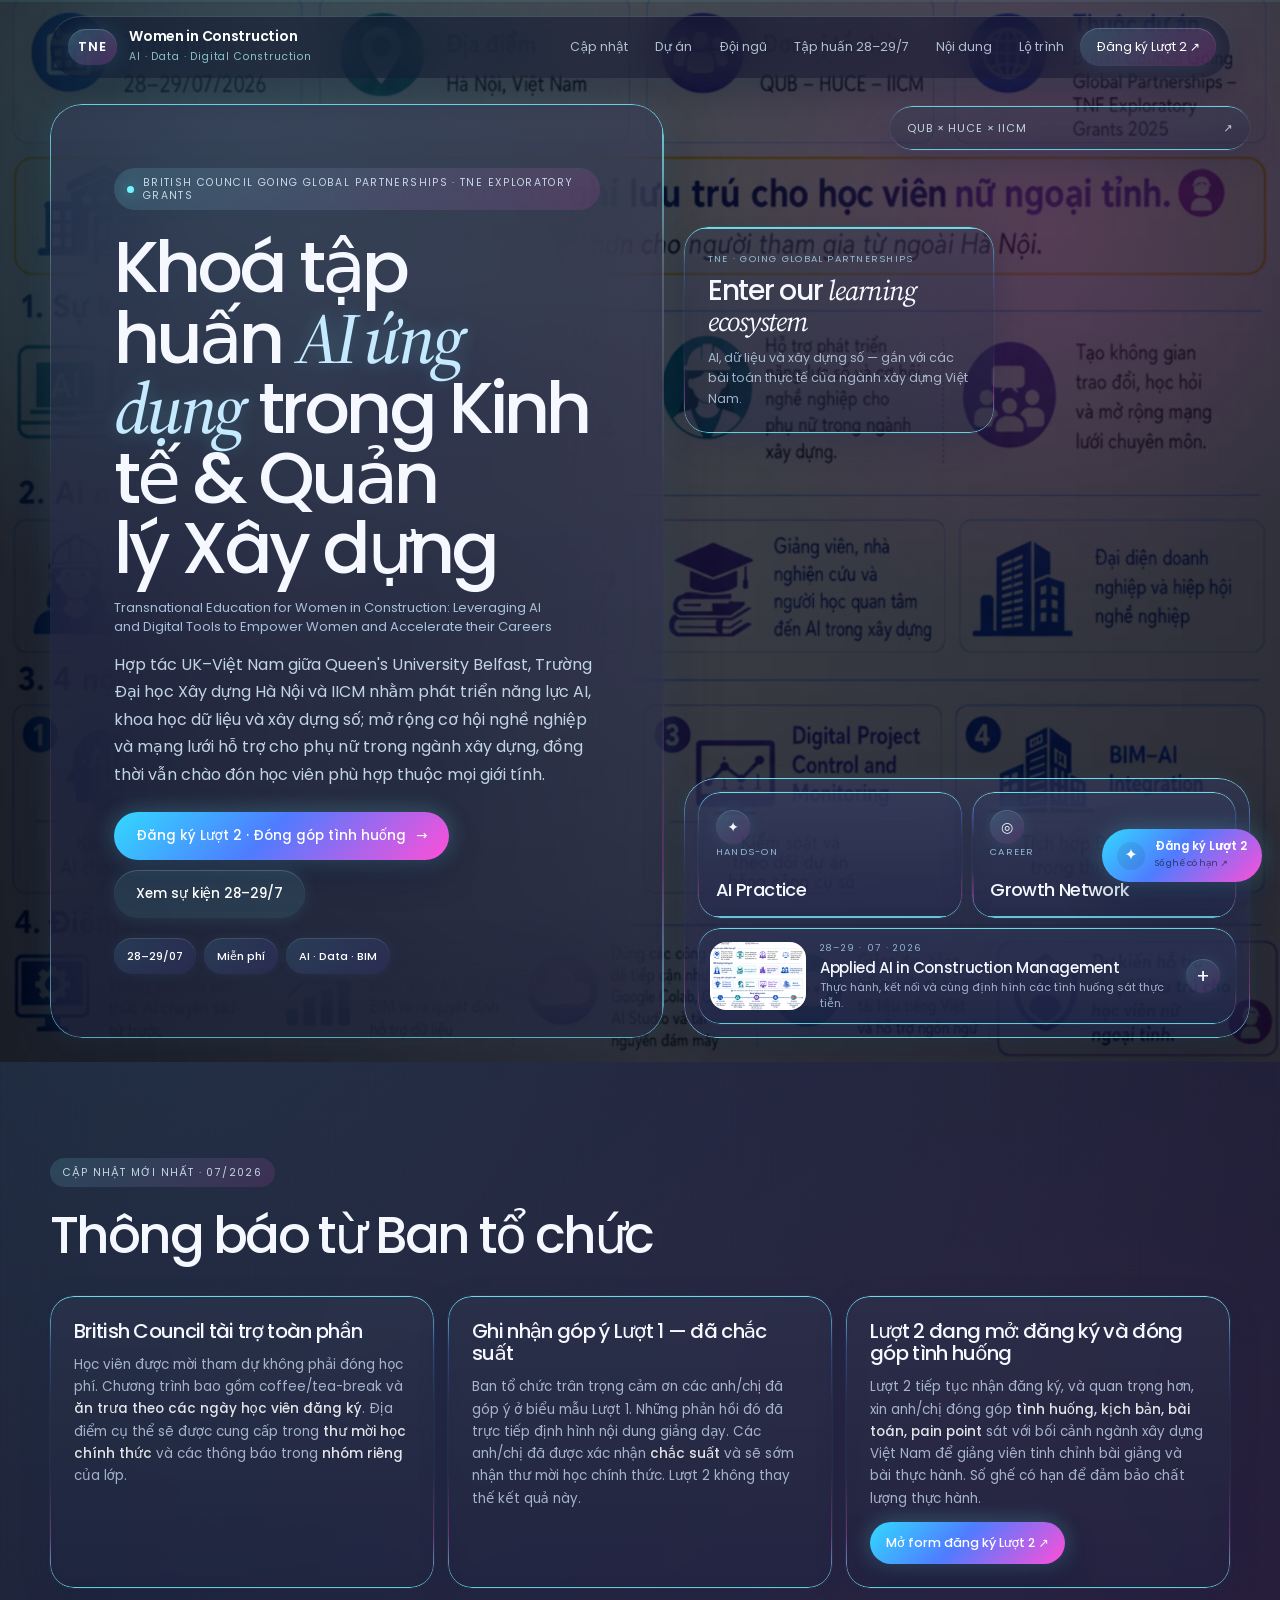
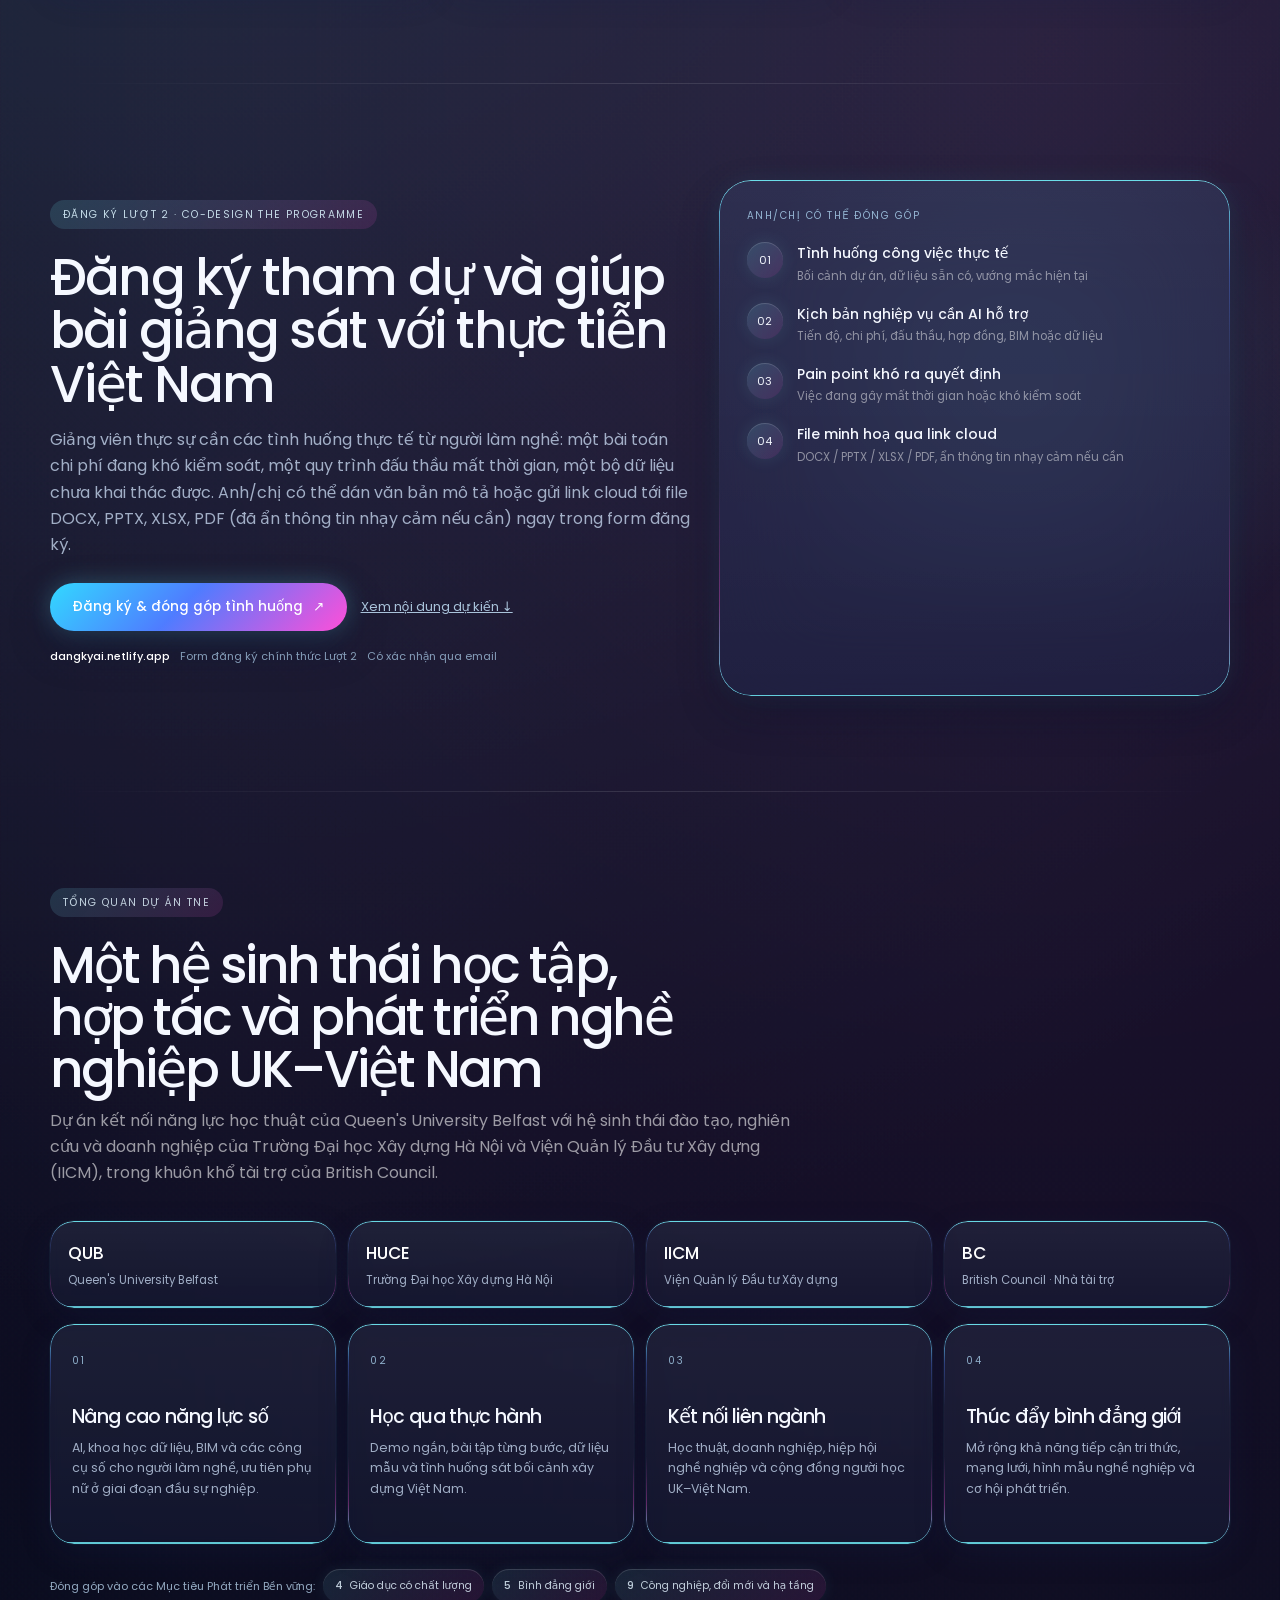
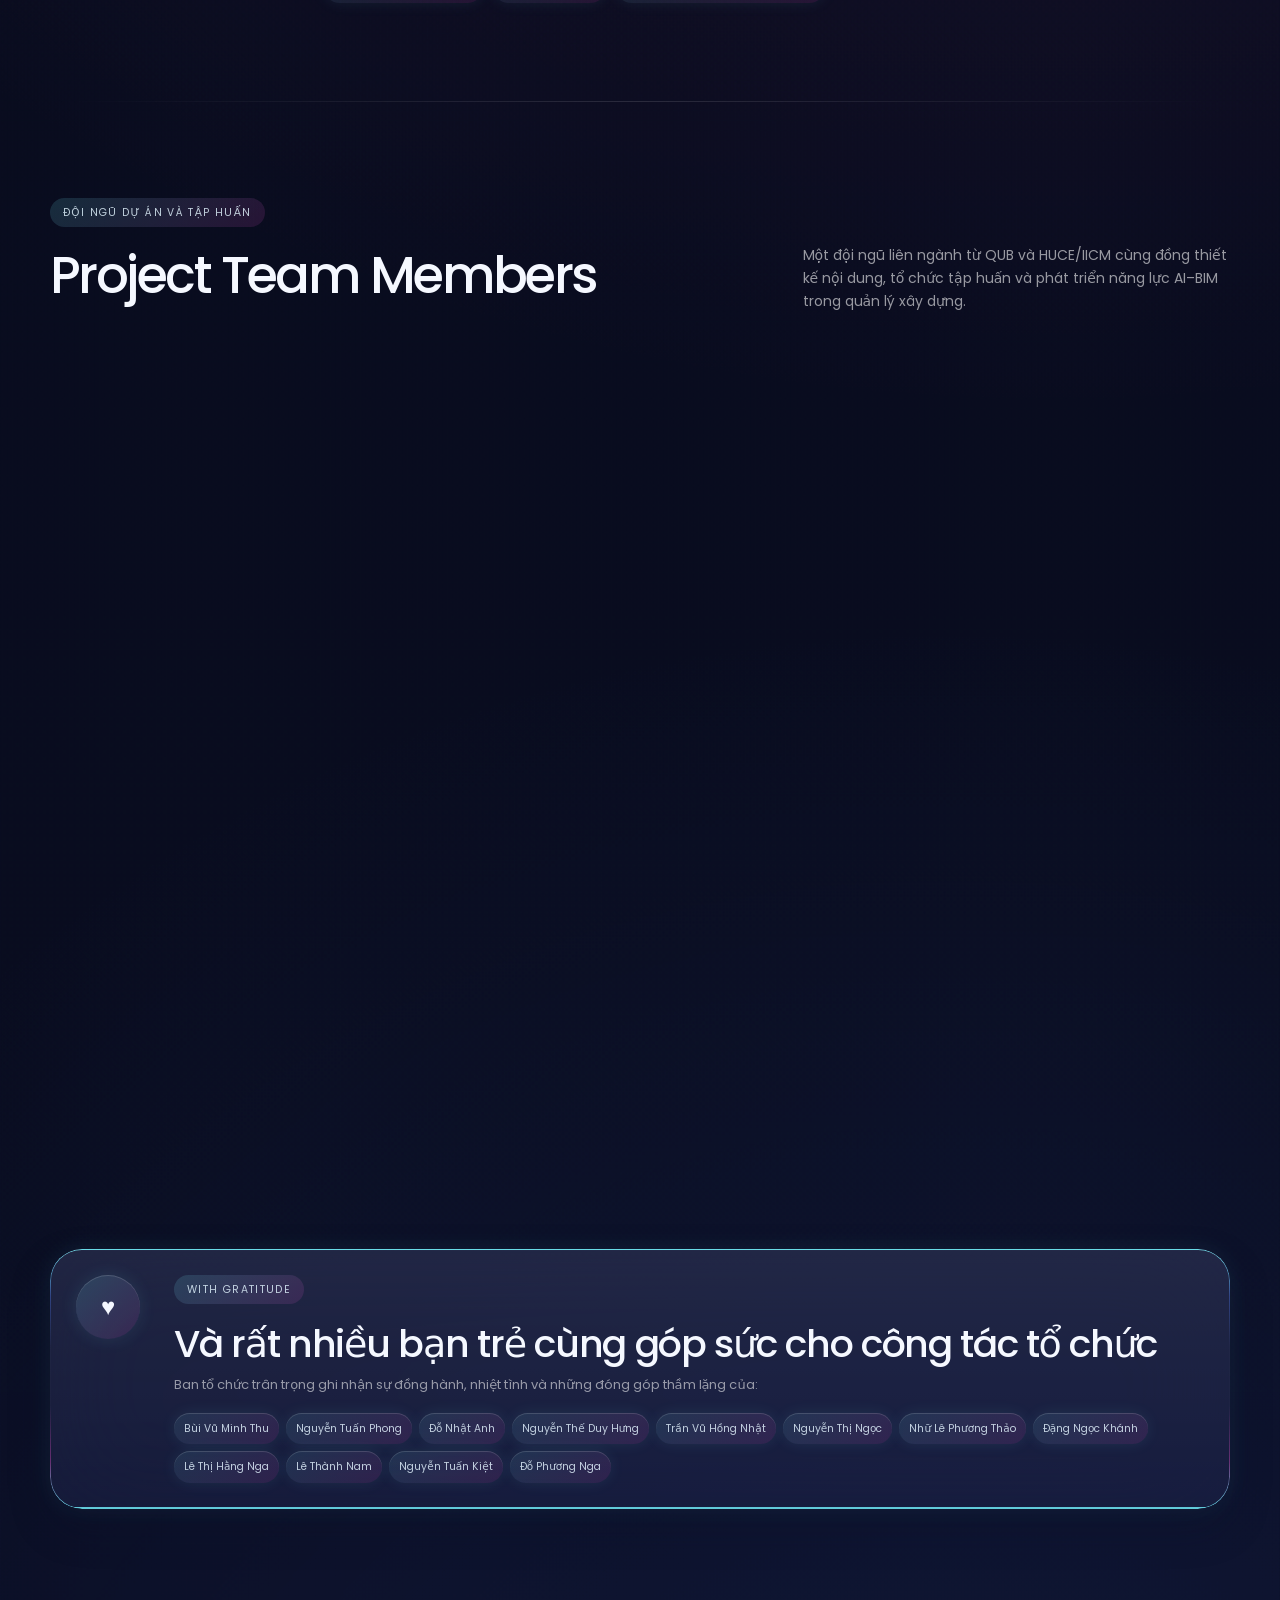
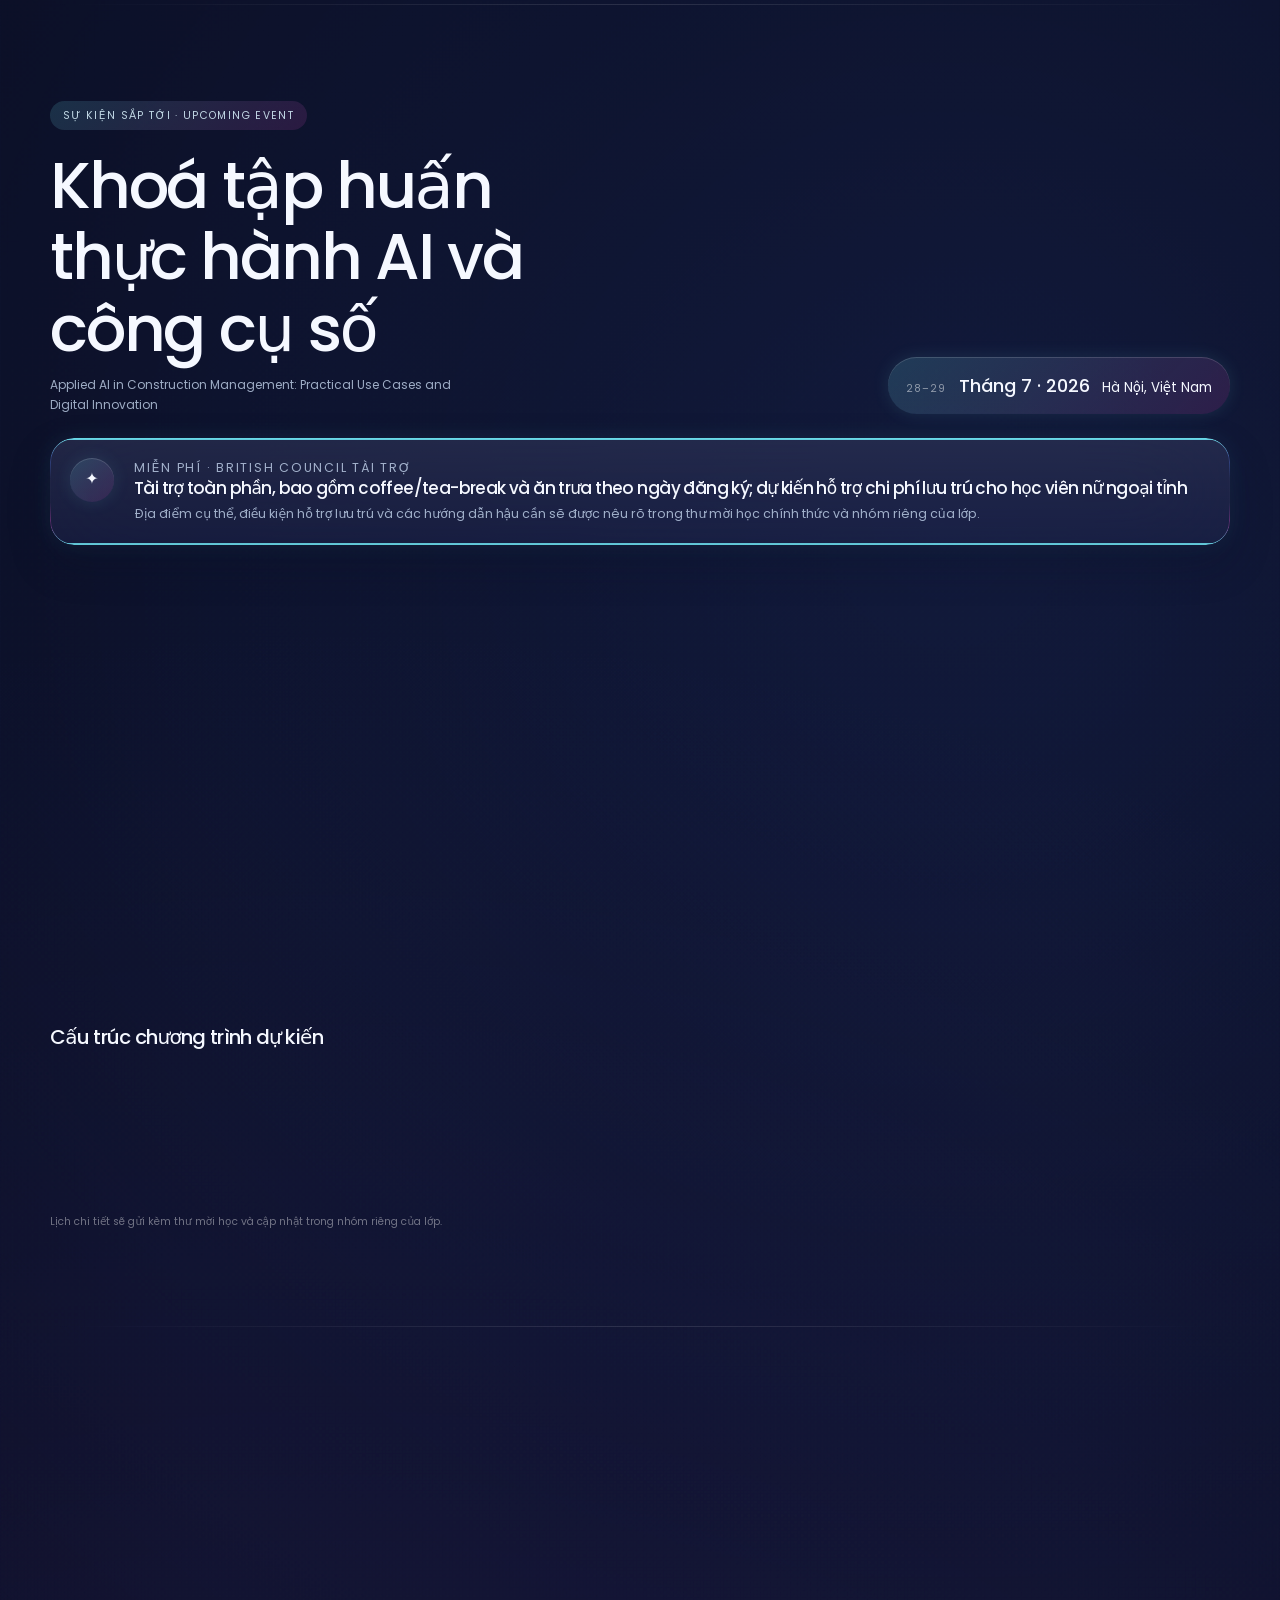
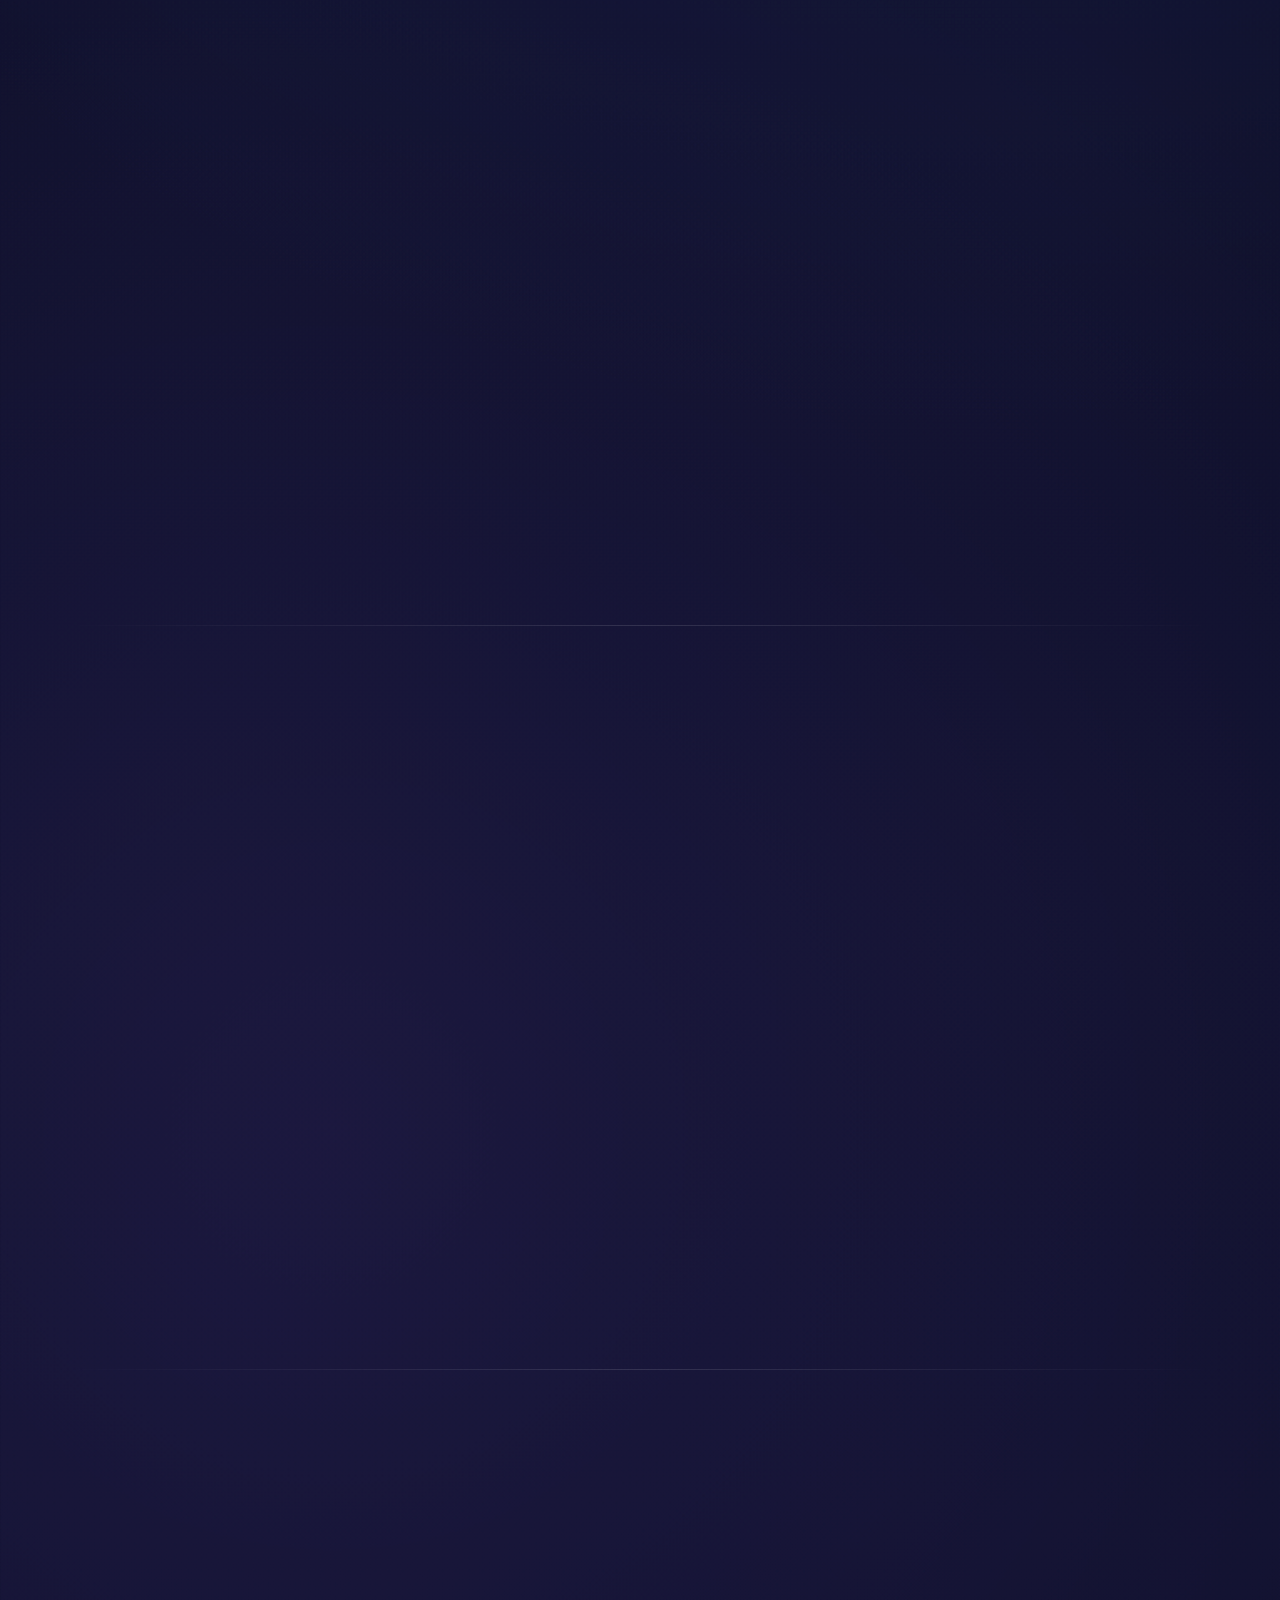
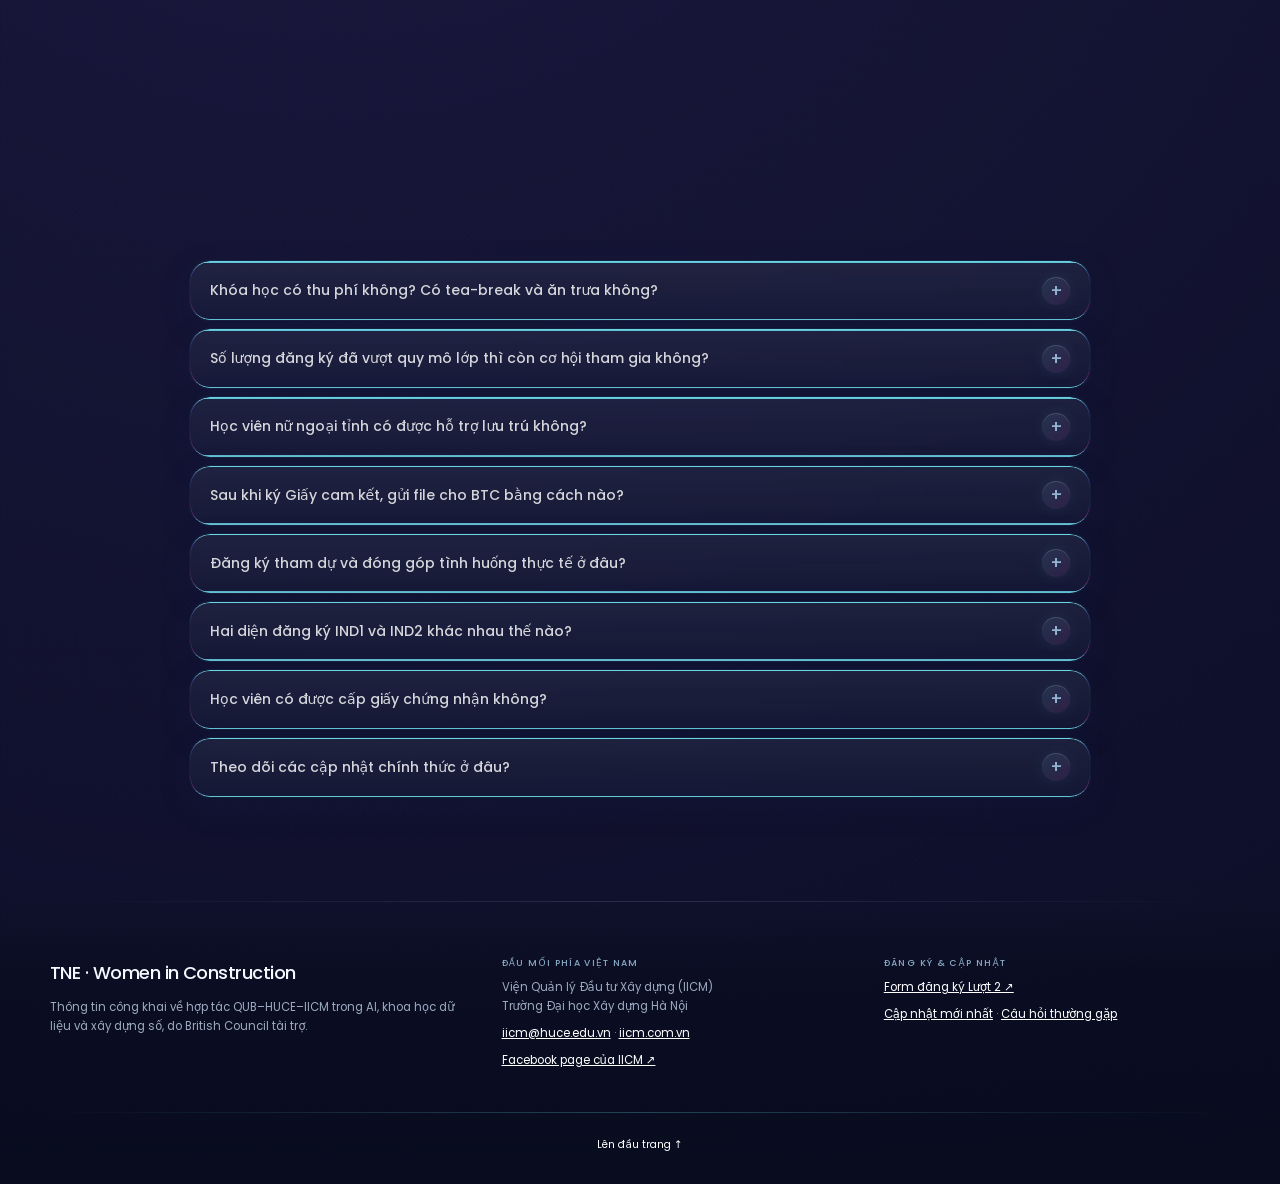
==== commit 9a4bc0de: "Add files via upload" ====
--- a/tne-v6/index.html
+++ b/tne-v6/index.html
@@ -1,23 +1,24 @@
-<!doctype html>
+<!DOCTYPE html>
+
 <html lang="vi">
 <head>
-  <meta charset="utf-8">
-  <meta name="viewport" content="width=device-width, initial-scale=1, viewport-fit=cover">
-  <meta name="theme-color" content="#070c18">
-  <meta name="description" content="Dự án TNE QUB–HUCE–IICM: khoá tập huấn AI trong kinh tế và quản lý xây dựng 28–29/7/2026 tại Hà Nội, được British Council tài trợ. Đăng ký Lượt 2 đang mở.">
-  <meta name="keywords" content="TNE, phụ nữ trong xây dựng, AI trong xây dựng, khoa học dữ liệu, BIM AI, đăng ký khoá tập huấn, QUB, HUCE, IICM, British Council, Tara Brooks, Faris Elghaish, Nguyễn Bảo Ngọc">
-  <meta property="og:type" content="website">
-  <meta property="og:locale" content="vi_VN">
-  <meta property="og:title" content="Dự án TNE | Khoá tập huấn AI trong Kinh tế và Quản lý Xây dựng 28–29/7/2026">
-  <meta property="og:description" content="British Council tài trợ toàn phần, bao gồm tea-break và ăn trưa. Đăng ký Lượt 2 đang mở. Số ghế có hạn.">
-  <meta name="twitter:card" content="summary">
-  <title>Dự án TNE | Khoá tập huấn AI trong Kinh tế và Quản lý Xây dựng · 28–29/7/2026</title>
-  <link rel="icon" href="assets/img/favicon.svg" type="image/svg+xml">
-  <link rel="preconnect" href="https://fonts.googleapis.com">
-  <link rel="preconnect" href="https://fonts.gstatic.com" crossorigin>
-  <link href="https://fonts.googleapis.com/css2?family=Space+Grotesk:wght@400;500;700&family=Be+Vietnam+Pro:wght@300;400;500;600;700&display=swap" rel="stylesheet">
-  <link rel="stylesheet" href="assets/css/styles.css">
-  <script type="application/ld+json">
+<meta charset="utf-8"/>
+<meta content="width=device-width, initial-scale=1, viewport-fit=cover" name="viewport"/>
+<meta content="#090909" name="theme-color"/>
+<meta content="Dự án TNE QUB–HUCE–IICM: khoá tập huấn AI trong kinh tế và quản lý xây dựng 28–29/7/2026 tại Hà Nội, được British Council tài trợ. Đăng ký Lượt 2 đang mở." name="description"/>
+<meta content="TNE, phụ nữ trong xây dựng, AI trong xây dựng, khoa học dữ liệu, BIM AI, đăng ký khoá tập huấn, QUB, HUCE, IICM, British Council, Tara Brooks, Faris Elghaish, Nguyễn Bảo Ngọc" name="keywords"/>
+<meta content="website" property="og:type"/>
+<meta content="vi_VN" property="og:locale"/>
+<meta content="Dự án TNE | Khoá tập huấn AI trong Kinh tế và Quản lý Xây dựng 28–29/7/2026" property="og:title"/>
+<meta content="British Council tài trợ toàn phần, bao gồm tea-break và ăn trưa. Đăng ký Lượt 2 đang mở. Số ghế có hạn." property="og:description"/>
+<meta content="summary" name="twitter:card"/>
+<title>Dự án TNE | Khoá tập huấn AI trong Kinh tế và Quản lý Xây dựng · 28–29/7/2026</title>
+<link href="assets/img/favicon.svg" rel="icon" type="image/svg+xml"/>
+<link href="https://fonts.googleapis.com" rel="preconnect"/>
+<link crossorigin="" href="https://fonts.gstatic.com" rel="preconnect"/>
+<link href="https://fonts.googleapis.com/css2?family=Poppins:ital,wght@0,300;0,400;0,500;0,600;1,400&amp;family=Source+Serif+4:ital,wght@1,400;1,500&amp;display=swap" rel="stylesheet"/>
+<link href="assets/css/styles.css" rel="stylesheet"/>
+<script type="application/ld+json">
   {
     "@context": "https://schema.org",
     "@type": "Event",
@@ -41,7 +42,9 @@
     "funder": {"@type": "Organization", "name": "British Council"},
     "performer": [
       {"@type": "Person", "name": "Tara Brooks", "jobTitle": "Senior Lecturer", "affiliation": {"@type": "CollegeOrUniversity", "name": "Queen's University Belfast"}, "sameAs": "https://pure.qub.ac.uk/en/persons/tara-brooks/"},
-      {"@type": "Person", "name": "Faris Elghaish", "jobTitle": "Senior Lecturer in Digital Construction", "affiliation": {"@type": "CollegeOrUniversity", "name": "Queen's University Belfast"}, "sameAs": "https://pure.qub.ac.uk/en/persons/faris-elghaish/"}
+      {"@type": "Person", "name": "Faris Elghaish", "jobTitle": "Senior Lecturer in Digital Construction", "affiliation": {"@type": "CollegeOrUniversity", "name": "Queen's University Belfast"}, "sameAs": "https://pure.qub.ac.uk/en/persons/faris-elghaish/"},
+      {"@type": "Person", "name": "Nguyễn Bảo Ngọc", "jobTitle": "Vietnam Coordinator", "affiliation": {"@type": "CollegeOrUniversity", "name": "Trường Đại học Xây dựng Hà Nội"}, "sameAs": "https://hebao.netlify.app/"},
+      {"@type": "Person", "name": "Nguyễn Thế Quân", "jobTitle": "Academic Advisor", "affiliation": {"@type": "CollegeOrUniversity", "name": "Trường Đại học Xây dựng Hà Nội"}, "sameAs": "https://kinhtexaydung.huce.edu.vn/pgs-ts-nguyen-the-quan-truong-nhom-chuyen-mon"}
     ],
     "offers": {
       "@type": "Offer",
@@ -54,428 +57,418 @@
   </script>
 </head>
 <body>
-  <a class="skip-link" href="#noi-dung">Bỏ qua điều hướng</a>
-  <div class="backdrop" aria-hidden="true"></div>
-  <div class="top-progress" aria-hidden="true"><span id="progressBar"></span></div>
-
-  <header class="site-header" id="top">
-    <div class="container nav-wrap">
-      <a class="brand" href="#top" aria-label="Trang đầu Dự án TNE">
-        <span class="brand-mark" aria-hidden="true">TNE</span>
-        <span class="brand-text"><strong>Women in Construction</strong><small>AI · Data · Digital Construction</small></span>
-      </a>
-      <button class="nav-toggle" type="button" aria-expanded="false" aria-controls="main-nav">
-        <span class="sr-only">Mở menu</span><span></span><span></span><span></span>
-      </button>
-      <nav id="main-nav" class="main-nav" aria-label="Điều hướng chính">
-        <a href="#cap-nhat">Cập nhật</a>
-        <a href="#du-an">Dự án</a>
-        <a href="#doi-ngu">Đội ngũ</a>
-        <a href="#tap-huan">Tập huấn 28–29/7</a>
-        <a href="#noi-dung-chuyen-mon">Nội dung</a>
-        <a href="#ket-qua">Lộ trình</a>
-        <a class="nav-register" href="https://dangkyai.netlify.app/" target="_blank" rel="noopener noreferrer">Đăng ký Lượt 2 ↗</a>
-      </nav>
-    </div>
-  </header>
-
-  <main id="noi-dung">
-
-    <!-- ================= HERO ================= -->
-    <section class="hero">
-      <div class="container hero-grid">
-        <div class="hero-copy">
-          <p class="eyebrow"><span class="pulse-dot" aria-hidden="true"></span>British Council Going Global Partnerships · TNE Exploratory Grants</p>
-          <h1>Khoá tập huấn <span class="grad">AI ứng dụng</span> trong Kinh tế &amp; Quản lý Xây dựng</h1>
-          <p class="hero-en">Transnational Education for Women in Construction: Leveraging AI and Digital Tools to Empower Women and Accelerate their Careers</p>
-          <p class="lead">Hợp tác UK–Việt Nam giữa Queen's University Belfast, Trường Đại học Xây dựng Hà Nội và IICM nhằm phát triển năng lực AI, khoa học dữ liệu và xây dựng số; mở rộng cơ hội nghề nghiệp và mạng lưới hỗ trợ cho phụ nữ trong ngành xây dựng, đồng thời vẫn chào đón học viên phù hợp thuộc mọi giới tính.</p>
-          <div class="hero-actions">
-            <a class="button primary" href="https://dangkyai.netlify.app/" target="_blank" rel="noopener noreferrer">Đăng ký Lượt 2 · Đóng góp tình huống <span aria-hidden="true">→</span></a>
-            <a class="button secondary" href="#tap-huan">Xem sự kiện 28–29/7</a>
-          </div>
-          <ul class="quick-facts" aria-label="Thông tin nhanh">
-            <li><strong>28–29/07</strong><span>Tập huấn tại Hà Nội</span></li>
-            <li><strong>Miễn phí</strong><span>British Council tài trợ</span></li>
-            <li><strong>AI · Data · BIM</strong><span>Thực hành trên laptop</span></li>
-          </ul>
-        </div>
-        <div class="hero-visual" aria-hidden="true">
-          <div class="orb orb-one"></div><div class="orb orb-two"></div>
-          <svg viewBox="0 0 520 460" role="img" aria-label="Minh hoạ mạng dữ liệu kết nối AI và công trình xây dựng">
-            <defs>
-              <linearGradient id="gA" x1="0" y1="0" x2="1" y2="1"><stop stop-color="#4fd8eb"/><stop offset="1" stop-color="#8b7cf6"/></linearGradient>
-            </defs>
-            <g stroke="url(#gA)" stroke-width="1.4" opacity=".8" fill="none">
-              <path d="M60 340 L140 250 L235 300 L330 190 L430 250 L480 160"/>
-              <path d="M60 340 L60 120 L140 120 L140 250 M235 300 L235 90 L330 90 L330 190 M430 250 L430 60 L480 60 L480 160"/>
-              <path d="M40 400 H500"/>
-            </g>
-            <g fill="#4fd8eb">
-              <circle cx="60" cy="340" r="6"/><circle cx="140" cy="250" r="6"/><circle cx="235" cy="300" r="6"/>
-              <circle cx="330" cy="190" r="6"/><circle cx="430" cy="250" r="6"/><circle cx="480" cy="160" r="6"/>
-            </g>
-            <g fill="#8b7cf6" opacity=".9">
-              <circle cx="60" cy="120" r="4"/><circle cx="235" cy="90" r="4"/><circle cx="430" cy="60" r="4"/>
-            </g>
-            <g font-family="Space Grotesk, sans-serif" font-size="13" fill="#93a3bc">
-              <text x="46" y="428">BIM</text><text x="222" y="428">AI/ML</text><text x="415" y="428">Data</text>
-            </g>
-          </svg>
-        </div>
-      </div>
-    </section>
-
-    <!-- ================= CẬP NHẬT ================= -->
-    <section class="section updates" id="cap-nhat">
-      <div class="container">
-        <div class="section-heading">
-          <p class="eyebrow">Cập nhật mới nhất · 07/2026</p>
-          <h2>Thông báo từ Ban tổ chức</h2>
-        </div>
-        <div class="update-grid">
-          <article class="update-card gold">
-            <h3>British Council tài trợ toàn phần</h3>
-            <p>Học viên được mời tham dự không phải đóng học phí. Chương trình bao gồm coffee/tea-break và <strong>ăn trưa theo các ngày học viên đăng ký</strong>. Địa điểm cụ thể sẽ được cung cấp trong <strong>thư mời học chính thức</strong> và các thông báo trong <strong>nhóm riêng</strong> của lớp.</p>
-          </article>
-          <article class="update-card green">
-            <h3>Ghi nhận góp ý Lượt 1 — đã chắc suất</h3>
-            <p>Ban tổ chức trân trọng cảm ơn các anh/chị đã góp ý ở biểu mẫu Lượt 1. Những phản hồi đó đã trực tiếp định hình nội dung giảng dạy. Các anh/chị đã được xác nhận <strong>chắc suất</strong> và sẽ sớm nhận thư mời học chính thức. Lượt 2 không thay thế kết quả này.</p>
-          </article>
-          <article class="update-card cyan">
-            <h3>Lượt 2 đang mở: đăng ký và đóng góp tình huống</h3>
-            <p>Lượt 2 tiếp tục nhận đăng ký, và quan trọng hơn, xin anh/chị đóng góp <strong>tình huống, kịch bản, bài toán, pain point</strong> sát với bối cảnh ngành xây dựng Việt Nam để giảng viên tinh chỉnh bài giảng và bài thực hành. Số ghế có hạn để đảm bảo chất lượng thực hành.</p>
-            <a class="button primary small" href="https://dangkyai.netlify.app/" target="_blank" rel="noopener noreferrer">Mở form đăng ký Lượt 2 ↗</a>
-          </article>
-        </div>
-      </div>
-    </section>
-
-    <!-- ================= ĐĂNG KÝ / ĐÓNG GÓP ================= -->
-    <section class="section register" id="dang-ky" aria-labelledby="register-title">
-      <div class="container register-shell">
-        <div class="register-copy">
-          <p class="eyebrow light">Đăng ký Lượt 2 · Co-design the programme</p>
-          <h2 id="register-title">Đăng ký tham dự và giúp bài giảng sát với thực tiễn Việt Nam</h2>
-          <p class="register-lead">Giảng viên thực sự cần các tình huống thực tế từ người làm nghề: một bài toán chi phí đang khó kiểm soát, một quy trình đấu thầu mất thời gian, một bộ dữ liệu chưa khai thác được. Anh/chị có thể dán văn bản mô tả hoặc gửi link cloud tới file DOCX, PPTX, XLSX, PDF (đã ẩn thông tin nhạy cảm nếu cần) ngay trong form đăng ký.</p>
-          <div class="register-actions">
-            <a class="button register-button" href="https://dangkyai.netlify.app/" target="_blank" rel="noopener noreferrer">Đăng ký &amp; đóng góp tình huống <span aria-hidden="true">↗</span></a>
-            <a class="register-link" href="#noi-dung-chuyen-mon">Xem nội dung dự kiến ↓</a>
-          </div>
-          <p class="register-meta"><strong>dangkyai.netlify.app</strong><span>Form đăng ký chính thức Lượt 2</span><span>Có xác nhận qua email</span></p>
-        </div>
-        <aside class="register-panel" aria-label="Những gì anh chị có thể đóng góp">
-          <p class="register-panel-label">Anh/chị có thể đóng góp</p>
-          <ul>
-            <li><span>01</span><div><strong>Tình huống công việc thực tế</strong><small>Bối cảnh dự án, dữ liệu sẵn có, vướng mắc hiện tại</small></div></li>
-            <li><span>02</span><div><strong>Kịch bản nghiệp vụ cần AI hỗ trợ</strong><small>Tiến độ, chi phí, đấu thầu, hợp đồng, BIM hoặc dữ liệu</small></div></li>
-            <li><span>03</span><div><strong>Pain point khó ra quyết định</strong><small>Việc đang gây mất thời gian hoặc khó kiểm soát</small></div></li>
-            <li><span>04</span><div><strong>File minh hoạ qua link cloud</strong><small>DOCX / PPTX / XLSX / PDF, ẩn thông tin nhạy cảm nếu cần</small></div></li>
-          </ul>
-        </aside>
-      </div>
-    </section>
-
-    <!-- ================= DỰ ÁN ================= -->
-    <section class="section project" id="du-an">
-      <div class="container">
-        <div class="section-heading">
-          <p class="eyebrow">Tổng quan dự án TNE</p>
-          <h2>Một hệ sinh thái học tập, hợp tác và phát triển nghề nghiệp UK–Việt Nam</h2>
-          <p>Dự án kết nối năng lực học thuật của Queen's University Belfast với hệ sinh thái đào tạo, nghiên cứu và doanh nghiệp của Trường Đại học Xây dựng Hà Nội và Viện Quản lý Đầu tư Xây dựng (IICM), trong khuôn khổ tài trợ của British Council.</p>
-        </div>
-        <div class="partner-strip" aria-label="Các đối tác">
-          <div><span>QUB</span><p>Queen's University Belfast</p></div>
-          <div><span>HUCE</span><p>Trường Đại học Xây dựng Hà Nội</p></div>
-          <div><span>IICM</span><p>Viện Quản lý Đầu tư Xây dựng</p></div>
-          <div><span>BC</span><p>British Council · Nhà tài trợ</p></div>
-        </div>
-        <div class="feature-grid">
-          <article class="feature-card"><span class="card-number">01</span><h3>Nâng cao năng lực số</h3><p>AI, khoa học dữ liệu, BIM và các công cụ số cho người làm nghề, ưu tiên phụ nữ ở giai đoạn đầu sự nghiệp.</p></article>
-          <article class="feature-card"><span class="card-number">02</span><h3>Học qua thực hành</h3><p>Demo ngắn, bài tập từng bước, dữ liệu mẫu và tình huống sát bối cảnh xây dựng Việt Nam.</p></article>
-          <article class="feature-card"><span class="card-number">03</span><h3>Kết nối liên ngành</h3><p>Học thuật, doanh nghiệp, hiệp hội nghề nghiệp và cộng đồng người học UK–Việt Nam.</p></article>
-          <article class="feature-card"><span class="card-number">04</span><h3>Thúc đẩy bình đẳng giới</h3><p>Mở rộng khả năng tiếp cận tri thức, mạng lưới, hình mẫu nghề nghiệp và cơ hội phát triển.</p></article>
-        </div>
-        <div class="sdg-row" aria-label="Các mục tiêu phát triển bền vững">
-          <p>Đóng góp vào các Mục tiêu Phát triển Bền vững:</p>
-          <span class="sdg sdg4"><b>4</b> Giáo dục có chất lượng</span>
-          <span class="sdg sdg5"><b>5</b> Bình đẳng giới</span>
-          <span class="sdg sdg9"><b>9</b> Công nghiệp, đổi mới và hạ tầng</span>
-        </div>
-      </div>
-    </section>
-
-    <!-- ================= ĐỘI NGŨ ================= -->
-    <section class="section team" id="doi-ngu">
-      <div class="container">
-        <div class="section-heading split-heading">
-          <div>
-            <p class="eyebrow">Đội ngũ dự án và tập huấn</p>
-            <h2>Các thành viên dự án UK–Việt Nam</h2>
-          </div>
-          <p>Hai giảng viên phía QUB dưới đây cũng chính là giảng viên trực tiếp của khoá tập huấn AI tháng 7/2026. Nhấn liên kết hồ sơ để đọc thông tin đầy đủ và cập nhật từ nguồn chính thức.</p>
-        </div>
-
-        <h3 class="team-group-title">Phía Vương quốc Anh · Queen's University Belfast</h3>
-        <div class="team-grid">
-          <article class="team-card highlight">
-            <div class="team-card-top">
-              <img class="team-photo" src="assets/img/team/tara-brooks.jpg" alt="Ảnh chân dung TS Tara Brooks" loading="lazy" width="640" height="800">
-              <div>
-                <p class="team-role">Trưởng dự án phía QUB · Giảng viên khoá tập huấn</p>
-                <h3>TS Tara Brooks</h3>
-                <p class="team-affiliation">Senior Lecturer · School of Natural and Built Environment · Queen's University Belfast</p>
-              </div>
-            </div>
-            <p class="team-bio">Đầu mối học thuật và chủ nhiệm dự án phía Vương quốc Anh; tham gia đồng thiết kế chương trình, phát triển nội dung và giảng dạy trong các hoạt động TNE về quản lý xây dựng, BIM và đổi mới giáo dục. Bà cũng chính là giảng viên của khoá BIM train-the-trainer trong hợp tác năm 2018 giữa QUB và các đối tác tại Việt Nam.</p>
-            <ul class="tag-list" aria-label="Lĩnh vực liên quan của Tara Brooks"><li>Quản lý xây dựng</li><li>BIM</li><li>TNE &amp; phát triển năng lực</li></ul>
-            <a class="profile-link" href="https://pure.qub.ac.uk/en/persons/tara-brooks/" target="_blank" rel="noopener noreferrer">Hồ sơ chính thức tại QUB <span aria-hidden="true">↗</span></a>
-          </article>
-
-          <article class="team-card highlight">
-            <div class="team-card-top">
-              <img class="team-photo" src="assets/img/team/faris-elghaish.jpg" alt="Ảnh chân dung TS Faris Elghaish" loading="lazy" width="640" height="800">
-              <div>
-                <p class="team-role">Giảng viên chính khoá tập huấn phía QUB</p>
-                <h3>TS Faris Elghaish</h3>
-                <p class="team-affiliation">Senior Lecturer in Digital Construction · Queen's University Belfast</p>
-              </div>
-            </div>
-            <p class="team-bio">Chuyên gia xây dựng số với các hướng nghiên cứu và ứng dụng gồm BIM, AI, digital twins, IoT, blockchain, quản lý dự án và tối ưu chi phí; có kinh nghiệm tư vấn và hợp tác công nghiệp. Là người trực tiếp phát triển bộ bài giảng Applied AI in Construction Management dùng cho khoá tập huấn tháng 7/2026.</p>
-            <ul class="tag-list" aria-label="Lĩnh vực liên quan của Faris Elghaish"><li>Digital Construction</li><li>AI &amp; Digital Twins</li><li>BIM &amp; Project Delivery</li></ul>
-            <a class="profile-link" href="https://pure.qub.ac.uk/en/persons/faris-elghaish/" target="_blank" rel="noopener noreferrer">Hồ sơ chính thức tại QUB <span aria-hidden="true">↗</span></a>
-          </article>
-        </div>
-
-        <h3 class="team-group-title">Phía Việt Nam · HUCE / IICM</h3>
-        <div class="team-grid">
-          <article class="team-card">
-            <div class="team-card-top">
-              <img class="team-photo" src="assets/img/team/bao-ngoc.jpg" alt="Ảnh chân dung TS Nguyễn Bảo Ngọc" loading="lazy" width="640" height="800">
-              <div>
-                <p class="team-role">Điều phối dự án phía Việt Nam</p>
-                <h3>TS Nguyễn Bảo Ngọc</h3>
-                <p class="team-affiliation">Giảng viên · Khoa Kinh tế và Quản lý Xây dựng · Trường Đại học Xây dựng Hà Nội</p>
-              </div>
-            </div>
-            <p class="team-bio">Giảng viên thuộc nhóm chuyên môn Quản lý dự án và pháp luật; hướng nghiên cứu gồm quản lý dự án xây dựng, BIM, phân tích mạng lưới xã hội, quan hệ các bên liên quan, phương pháp nghiên cứu hỗn hợp và chuyển đổi số trong xây dựng. Gắn bó với các hoạt động do British Council hỗ trợ từ dự án phát triển nguồn nhân lực BIM năm 2018 (vai trò thư ký khoa học). Trong dự án TNE, thầy là điều phối phía HUCE, cộng tác cùng QUB để bảo đảm chương trình có tính thực tiễn, phù hợp bối cảnh Việt Nam và có khả năng duy trì sau dự án.</p>
-            <ul class="tag-list"><li>Quản lý dự án</li><li>BIM</li><li>Chuyển đổi số</li></ul>
-            <a class="profile-link" href="https://kinhtexaydung.huce.edu.vn/ts-nguyen-bao-ngoc" target="_blank" rel="noopener noreferrer">Hồ sơ chính thức tại HUCE <span aria-hidden="true">↗</span></a>
-          </article>
-
-          <article class="team-card">
-            <div class="team-card-top">
-              <img class="team-photo" src="assets/img/team/the-quan.jpg" alt="Ảnh chân dung PGS TS Nguyễn Thế Quân" loading="lazy" width="640" height="800">
-              <div>
-                <p class="team-role">Cố vấn học thuật &amp; kết nối chiến lược</p>
-                <h3>PGS.TS Nguyễn Thế Quân</h3>
-                <p class="team-affiliation">Viện trưởng Viện Quản lý Đầu tư Xây dựng (IICM) · Giảng viên Khoa Kinh tế và Quản lý Xây dựng, HUCE</p>
-              </div>
-            </div>
-            <p class="team-bio">Hướng chuyên môn gắn với quản lý dự án, pháp luật xây dựng, BIM, quản lý chi phí và chuyển đổi số trong xây dựng, với nhiều công bố khoa học và chương trình đào tạo liên quan. Gắn bó dài hạn với các hoạt động do British Council hỗ trợ, trong đó có chuỗi phát triển nguồn nhân lực BIM 2017–2018 giữa các đối tác Việt Nam và Vương quốc Anh. Trong dự án TNE, thầy đảm nhiệm vai trò cố vấn học thuật và kết nối chiến lược từ phía HUCE/IICM.</p>
-            <ul class="tag-list"><li>Quản lý dự án</li><li>Pháp luật xây dựng</li><li>Quản lý chi phí</li></ul>
-          </article>
-
-          <article class="team-card">
-            <div class="team-card-top">
-              <img class="team-photo" src="assets/img/team/thi-thuy.jpg" alt="Ảnh chân dung TS Nguyễn Thị Thuý" loading="lazy" width="640" height="800">
-              <div>
-                <p class="team-role">Hỗ trợ tổ chức hoạt động tại Việt Nam</p>
-                <h3>TS Nguyễn Thị Thuý</h3>
-                <p class="team-affiliation">Trường Đại học Xây dựng Hà Nội</p>
-              </div>
-            </div>
-            <p class="team-bio">Tham gia hỗ trợ tổ chức các hoạt động của dự án tại Việt Nam. Lĩnh vực chuyên môn gồm quản lý rủi ro, đầu tư phát triển bất động sản và giới trong lĩnh vực xây dựng.</p>
-            <ul class="tag-list"><li>Quản lý rủi ro</li><li>Bất động sản</li><li>Giới trong xây dựng</li></ul>
-          </article>
-
-          <article class="team-card">
-            <div class="team-card-top">
-              <img class="team-photo" src="assets/img/team/kim-dung.jpg" alt="Ảnh chân dung TS Vũ Thị Kim Dung" loading="lazy" width="640" height="800">
-              <div>
-                <p class="team-role">Góp ý nội dung · Biên dịch · Kết nối</p>
-                <h3>TS Vũ Thị Kim Dung</h3>
-                <p class="team-affiliation">Trường Đại học Xây dựng Hà Nội</p>
-              </div>
-            </div>
-            <p class="team-bio">Đóng góp cho dự án thông qua góp ý nội dung chương trình, biên dịch và kết nối với các bên liên quan. Hướng chuyên môn gồm kinh tế và quản lý xây dựng, chuyển đổi số ngành xây dựng, xây dựng bền vững và đào tạo nhân lực trong ngành.</p>
-            <ul class="tag-list"><li>Kinh tế xây dựng</li><li>Chuyển đổi số</li><li>Xây dựng bền vững</li></ul>
-          </article>
-
-          <article class="team-card">
-            <div class="team-card-top">
-              <img class="team-photo" src="assets/img/team/thuy-ninh.jpg" alt="Ảnh chân dung TS Đào Thuỳ Ninh" loading="lazy" width="640" height="800">
-              <div>
-                <p class="team-role">Nghiên cứu · Pháp lý &amp; BIM</p>
-                <h3>TS Đào Thuỳ Ninh</h3>
-                <p class="team-affiliation">Trường Đại học Xây dựng Hà Nội</p>
-              </div>
-            </div>
-            <p class="team-bio">Nhà nghiên cứu trong lĩnh vực pháp luật xây dựng, quản lý xây dựng và BIM; tập trung vào khung pháp lý, hợp đồng xây dựng, phát triển nguồn nhân lực BIM, công nhận năng lực chuyên gia BIM trong ASEAN và các ứng dụng chuyển đổi số trong quản lý dự án xây dựng.</p>
-            <ul class="tag-list"><li>Pháp luật xây dựng</li><li>BIM</li><li>Hợp đồng xây dựng</li></ul>
-          </article>
-        </div>
-      </div>
-    </section>
-
-    <!-- ================= SỰ KIỆN ================= -->
-    <section class="section event" id="tap-huan">
-      <div class="container event-shell">
-        <div class="event-top">
-          <div>
-            <p class="eyebrow light">Sự kiện sắp tới · Upcoming event</p>
-            <h2>Khoá tập huấn thực hành AI và công cụ số</h2>
-            <p class="event-en">Applied AI in Construction Management: Practical Use Cases and Digital Innovation</p>
-          </div>
-          <div class="date-card"><span>28–29</span><strong>Tháng 7 · 2026</strong><small>Hà Nội, Việt Nam</small></div>
-        </div>
-
-        <div class="support-banner">
-          <div class="support-icon" aria-hidden="true">✦</div>
-          <div>
-            <p class="support-label">Miễn phí · British Council tài trợ</p>
-            <h3>Tài trợ toàn phần, bao gồm coffee/tea-break và ăn trưa theo ngày đăng ký; dự kiến hỗ trợ chi phí lưu trú cho học viên nữ ngoại tỉnh</h3>
-            <p>Địa điểm cụ thể, điều kiện hỗ trợ lưu trú và các hướng dẫn hậu cần sẽ được nêu rõ trong thư mời học chính thức và nhóm riêng của lớp.</p>
-          </div>
-        </div>
-
-        <div class="event-grid">
-          <div class="event-main">
-            <h3>Điểm nổi bật</h3>
-            <ul class="check-list">
-              <li>Không yêu cầu kiến thức AI hoặc lập trình từ trước; nội dung bắt đầu từ nền tảng.</li>
-              <li>Thực hành trên nền tảng đám mây (Google Colab, công cụ AI); chỉ cần laptop cấu hình thông thường và tài khoản Google.</li>
-              <li>Giảng dạy bằng tiếng Anh, có tài liệu tiếng Việt và hỗ trợ ngôn ngữ trong lớp.</li>
-              <li>Nhấn mạnh AI có trách nhiệm: công cụ hỗ trợ chuyên môn, không thay thế đánh giá của con người.</li>
-              <li>Dự kiến cấp giấy chứng nhận cho học viên tham dự trọn vẹn và đạt yêu cầu.</li>
-              <li>Kết nối với cộng đồng Women in Construction AI &amp; Data Science Career Accelerator.</li>
-            </ul>
-          </div>
-          <aside class="event-side" aria-label="Thông tin sự kiện">
-            <div><span>Thời gian</span><strong>28–29/07/2026</strong></div>
-            <div><span>Địa điểm</span><strong>Nội thành Hà Nội · thông báo trong thư mời học</strong></div>
-            <div><span>Chi phí</span><strong>Miễn phí · gồm tea-break và ăn trưa</strong></div>
-            <div><span>Đối tượng ưu tiên</span><strong>Nữ kỹ sư và người đi làm giai đoạn đầu sự nghiệp; các giới tính khác vẫn được chào đón</strong></div>
-            <div><span>Hình thức</span><strong>Trực tiếp · thực hành trên máy tính cá nhân</strong></div>
-            <div><span>Đăng ký</span><strong><a href="https://dangkyai.netlify.app/" target="_blank" rel="noopener noreferrer">dangkyai.netlify.app ↗</a></strong></div>
-          </aside>
-        </div>
-
-        <div class="schedule">
-          <h3>Cấu trúc chương trình dự kiến</h3>
-          <div class="schedule-grid">
-            <article><p class="schedule-date">28/07</p><h4>Nền tảng AI và quản lý dựa trên dữ liệu</h4><p>AI literacy, dữ liệu xây dựng, quản lý chi phí và bài tập thực hành.</p></article>
-            <article><p class="schedule-date">29/07</p><h4>Kiểm soát dự án số và BIM–AI</h4><p>Theo dõi hiệu quả dự án, hỗ trợ ra quyết định và tích hợp BIM với AI.</p></article>
-            <article><p class="schedule-date">29/07</p><h4>Women in Construction workshop</h4><p>Trao đổi về rào cản nghề nghiệp, công cụ hỗ trợ và kết nối mạng lưới.</p></article>
-          </div>
-          <p class="fine-print">Lịch chi tiết sẽ gửi kèm thư mời học và cập nhật trong nhóm riêng của lớp.</p>
-        </div>
-      </div>
-    </section>
-
-    <!-- ================= NỘI DUNG CHUYÊN MÔN ================= -->
-    <section class="section modules" id="noi-dung-chuyen-mon">
-      <div class="container">
-        <div class="section-heading split-heading">
-          <div><p class="eyebrow">Nội dung chuyên môn</p><h2>4 trụ cột và các cụm nội dung dự kiến</h2></div>
-          <p>Thiết kế cho người học không chuyên sâu về AI, hướng đến khả năng áp dụng ngay vào công việc kinh tế và quản lý xây dựng.</p>
-        </div>
-        <div class="module-grid">
-          <article class="module-card"><span>01</span><div class="module-icon">AI</div><h3>AI Literacy in Construction Management</h3><p>Hiểu AI vượt ra ngoài công cụ tạo sinh; nhận diện bài toán phù hợp, giới hạn, rủi ro và cách kiểm chứng đầu ra.</p></article>
-          <article class="module-card"><span>02</span><div class="module-icon">£</div><h3>Data-Driven Cost Management</h3><p>Ước tính chi phí, lập ngân sách giai đoạn sớm, lựa chọn vật liệu và kỹ thuật giá trị dựa trên dữ liệu.</p></article>
-          <article class="module-card"><span>03</span><div class="module-icon">↗</div><h3>Digital Project Control &amp; Monitoring</h3><p>Phân tích tiến độ, hiệu quả dự án, EVM và các chỉ báo hỗ trợ theo dõi, cảnh báo sớm và ra quyết định.</p></article>
-          <article class="module-card"><span>04</span><div class="module-icon">BIM</div><h3>BIM–AI Integration</h3><p>Kết nối mô hình, dữ liệu và AI cho khởi tạo dự án, lập kế hoạch ban đầu và truy xuất thông tin.</p></article>
-        </div>
-
-        <details class="topics-detail">
-          <summary>Xem toàn bộ các cụm nội dung dự kiến của khoá tập huấn</summary>
-          <ul class="topics-list">
-            <li>Nền tảng AI cho quản lý dự án xây dựng</li>
-            <li>AI, machine learning và mô hình ngôn ngữ lớn trong bối cảnh xây dựng</li>
-            <li>Prompt engineering cho quản lý tiến độ, chi phí, thiết kế, đấu thầu và kiểm soát dự án</li>
-            <li>BIM, IFC, Revit và khai thác dữ liệu mô hình bằng AI</li>
-            <li>AI hỗ trợ lập EIR/OIR/AIR và quản lý thông tin BIM theo định hướng ISO 19650</li>
-            <li>BIM + AI cho bóc tách khối lượng và lập tiến độ sơ bộ</li>
-            <li>AI cho đấu thầu, mua sắm và đánh giá nhà thầu</li>
-            <li>Machine learning cho dự báo chi phí, vật tư, thời lượng và EVM</li>
-            <li>Value engineering và lựa chọn vật liệu có hỗ trợ AI</li>
-            <li>Digital twin, IoT và AI cho giám sát nguồn lực</li>
-            <li>AI cho close-out, bàn giao, defect/snagging và hồ sơ vận hành</li>
-            <li>Sử dụng AI có trách nhiệm: bảo mật dữ liệu, kiểm chứng đầu ra và vai trò chuyên môn của con người</li>
-          </ul>
-        </details>
-
-        <div class="modules-cta">
-          <div>
-            <p class="eyebrow">Đồng thiết kế cùng cộng đồng</p>
-            <h3>Cấu trúc trên là dự kiến. Tình huống thực tế anh/chị gửi qua form Lượt 2 sẽ trực tiếp định hình ví dụ, dữ liệu mẫu và mức độ thực hành.</h3>
-          </div>
-          <a class="button primary" href="https://dangkyai.netlify.app/" target="_blank" rel="noopener noreferrer">Gửi tình huống qua form Lượt 2 <span aria-hidden="true">↗</span></a>
-        </div>
-      </div>
-    </section>
-
-    <!-- ================= LỘ TRÌNH ================= -->
-    <section class="section journey" id="ket-qua">
-      <div class="container">
-        <div class="section-heading"><p class="eyebrow">Từ hoạt động đến tác động</p><h2>Lộ trình dự án và kết quả công khai</h2></div>
-        <ol class="timeline">
-          <li><span>02–03/2026</span><h3>Mapping chương trình</h3><p>Rà soát và xác định cơ hội tích hợp AI, dữ liệu và xây dựng số vào đào tạo.</p></li>
-          <li><span>03–05/2026</span><h3>Đồng thiết kế &amp; kiểm chứng với doanh nghiệp</h3><p>Phát triển khoá học ngắn, bộ học liệu và tham vấn doanh nghiệp, hiệp hội nghề nghiệp.</p></li>
-          <li class="current"><span>07/2026</span><h3>Tập huấn tại Hà Nội · 28–29/07</h3><p>Trình diễn và thực hành các mô-đun AI, dữ liệu, kiểm soát dự án số và BIM–AI. Kèm workshop Women in Construction.</p></li>
-          <li><span>09/2026</span><h3>UK–Vietnam Showcase</h3><p>Chia sẻ kết quả, kết nối đối tác và mở rộng hợp tác tại Queen's University Belfast.</p></li>
-          <li><span>2026–2027</span><h3>Duy trì và lan toả</h3><p>Tích hợp nội dung vào chương trình đào tạo HUCE; duy trì mạng lưới Career Accelerator.</p></li>
-        </ol>
-        <div class="outcomes">
-          <article><h3>Khung tích hợp chương trình</h3><p>Định hướng đưa AI và khoa học dữ liệu vào đào tạo xây dựng.</p></article>
-          <article><h3>Khoá học và học liệu</h3><p>Đề cương, slide, case study, dữ liệu mẫu và công cụ đánh giá.</p></article>
-          <article><h3>Mạng lưới nghề nghiệp</h3><p>Women in Construction AI &amp; Data Science Career Accelerator Forum.</p></article>
-          <article><h3>Nghiên cứu và chia sẻ</h3><p>Công bố học thuật, hướng dẫn bình đẳng giới và hợp tác tiếp nối.</p></article>
-        </div>
-      </div>
-    </section>
-
-    <!-- ================= FAQ ================= -->
-    <section class="section faq" id="faq">
-      <div class="container narrow">
-        <div class="section-heading"><p class="eyebrow">Thông tin cần biết</p><h2>Câu hỏi thường gặp</h2></div>
-        <details><summary>Đăng ký tham dự ở đâu?</summary><p>Form đăng ký Lượt 2 đang mở tại <a href="https://dangkyai.netlify.app/" target="_blank" rel="noopener noreferrer">dangkyai.netlify.app</a>. Sau khi gửi, anh/chị sẽ nhận email xác nhận. Do số ghế có hạn, việc gửi đăng ký chưa tự động đồng nghĩa với xác nhận suất học; BTC sẽ xét duyệt và gửi thư mời học chính thức, trừ các trường hợp đã được thông báo chắc suất từ Lượt 1.</p></details>
-        <details><summary>Hai diện đăng ký IND1 và IND2 khác nhau thế nào?</summary><p>IND1 dành cho cá nhân có cam kết tham gia kèm xác nhận của cơ quan hoặc doanh nghiệp (mẫu giấy cam kết có trong form đăng ký); phù hợp với người cần đơn vị bố trí thời gian. IND2 dành cho cá nhân tự do, tự quản lý cam kết tham dự.</p></details>
-        <details><summary>Khoá học có thu phí không? Có gồm ăn trưa không?</summary><p>Khoá tập huấn được British Council tài trợ; học viên được mời tham dự không phải đóng học phí. Chương trình bao gồm coffee/tea-break và ăn trưa theo các ngày học viên đăng ký trong form.</p></details>
-        <details><summary>Sự kiện có dành riêng cho phụ nữ không?</summary><p>Không. Dự án ưu tiên nâng cao năng lực và cơ hội nghề nghiệp cho phụ nữ trong ngành xây dựng, nhưng nam giới và người thuộc các giới tính khác vẫn được chào đón tham gia. Tiêu chí tuyển chọn cụ thể sẽ được nêu trong thư mời học.</p></details>
-        <details><summary>Có cần biết lập trình hoặc AI trước không?</summary><p>Không. Chương trình bắt đầu từ kiến thức nền tảng, dùng ví dụ từng bước và công cụ đám mây dễ tiếp cận; chỉ cần laptop cấu hình thông thường, tài khoản Google và kết nối internet.</p></details>
-        <details><summary>Học viên có được cấp giấy chứng nhận không?</summary><p>Dự kiến có cấp giấy chứng nhận cho học viên tham dự trọn vẹn chương trình và đạt các yêu cầu của khoá tập huấn. Điều kiện cụ thể sẽ được thông báo trong thư mời học.</p></details>
-        <details><summary>Hỗ trợ lưu trú được áp dụng thế nào?</summary><p>Dự kiến có hỗ trợ chi phí lưu trú tại Hà Nội cho học viên nữ thường trú ngoại tỉnh; anh/chị đánh dấu nhu cầu này trong form đăng ký. Điều kiện, phạm vi và mức hỗ trợ sẽ được xác nhận chính thức trong thư mời học.</p></details>
-        <details><summary>Khi nào biết địa điểm cụ thể?</summary><p>Địa điểm tổ chức sẽ được cung cấp trong thư mời học chính thức và các thông báo trong nhóm riêng dành cho học viên. Anh/chị vui lòng theo dõi thêm trên Facebook IICM và trang web này.</p></details>
-      </div>
-    </section>
-  </main>
-
-  <a class="floating-register" href="https://dangkyai.netlify.app/" target="_blank" rel="noopener noreferrer" aria-label="Mở form đăng ký Lượt 2 khoá tập huấn AI">
-    <span class="floating-register-icon" aria-hidden="true">✦</span>
-    <span><strong>Đăng ký Lượt 2</strong><small>Số ghế có hạn ↗</small></span>
-  </a>
-
-  <footer class="site-footer">
-    <div class="container footer-grid">
-      <div>
-        <div class="footer-brand">TNE · Women in Construction</div>
-        <p>Thông tin công khai về hợp tác QUB–HUCE–IICM trong AI, khoa học dữ liệu và xây dựng số, do British Council tài trợ.</p>
-      </div>
-      <div>
-        <h2>Đầu mối phía Việt Nam</h2>
-        <p>Viện Quản lý Đầu tư Xây dựng (IICM)<br>Trường Đại học Xây dựng Hà Nội</p>
-        <p><a href="mailto:iicm@huce.edu.vn">iicm@huce.edu.vn</a> · <a href="https://iicm.com.vn/" target="_blank" rel="noopener">iicm.com.vn</a></p>
-        <p><a href="https://www.facebook.com/iicm.nuce/" target="_blank" rel="noopener noreferrer">Facebook page của IICM ↗</a></p>
-      </div>
-      <div>
-        <h2>Đăng ký &amp; cập nhật</h2>
-        <p><a href="https://dangkyai.netlify.app/" target="_blank" rel="noopener noreferrer">Form đăng ký Lượt 2 ↗</a></p>
-        <p><a href="#cap-nhat">Cập nhật mới nhất</a> · <a href="#faq">Câu hỏi thường gặp</a></p>
-      </div>
-    </div>
-    <div class="container footer-bottom"><a href="#top">Lên đầu trang ↑</a></div>
-  </footer>
-
-  <script src="assets/js/main.js"></script>
+<a class="skip-link" href="#noi-dung">Bỏ qua điều hướng</a>
+<div aria-hidden="true" class="backdrop"></div>
+<div aria-hidden="true" class="top-progress"><span id="progressBar"></span></div>
+<header class="site-header" id="top">
+<div class="container nav-wrap">
+<a aria-label="Trang đầu Dự án TNE" class="brand" href="#top">
+<span aria-hidden="true" class="brand-mark">TNE</span>
+<span class="brand-text"><strong>Women in Construction</strong><small>AI · Data · Digital Construction</small></span>
+</a>
+<button aria-controls="main-nav" aria-expanded="false" class="nav-toggle" type="button">
+<span class="sr-only">Mở menu</span><span></span><span></span><span></span>
+</button>
+<nav aria-label="Điều hướng chính" class="main-nav" id="main-nav">
+<a href="#cap-nhat">Cập nhật</a>
+<a href="#du-an">Dự án</a>
+<a href="#doi-ngu">Đội ngũ</a>
+<a href="#tap-huan">Tập huấn 28–29/7</a>
+<a href="#noi-dung-chuyen-mon">Nội dung</a>
+<a href="#ket-qua">Lộ trình</a>
+<a class="nav-register" href="https://dangkyai.netlify.app/" rel="noopener noreferrer" target="_blank">Đăng ký Lượt 2 ↗</a>
+</nav>
+</div>
+</header>
+<main id="noi-dung">
+<!-- ================= HERO ================= -->
+<section class="hero">
+<div aria-hidden="true" class="hero-media">
+<video autoplay="" class="hero-video" loop="" muted="" playsinline="" poster="assets/img/tne-ai-training-28-29-july-2026.png" preload="metadata">
+<source src="https://d8j0ntlcm91z4.cloudfront.net/user_38xzZboKViGWJOttwIXH07lWA1P/hf_20260315_073750_51473149-4350-4920-ae24-c8214286f323.mp4" type="video/mp4"/>
+</video>
+<div class="hero-shade"></div>
+</div>
+<div class="container hero-grid">
+<div class="hero-copy">
+<p class="eyebrow"><span aria-hidden="true" class="pulse-dot"></span>British Council Going Global Partnerships · TNE Exploratory Grants</p>
+<h1>Khoá tập huấn <span class="grad">AI ứng dụng</span> trong Kinh tế &amp; Quản lý Xây dựng</h1>
+<p class="hero-en">Transnational Education for Women in Construction: Leveraging AI and Digital Tools to Empower Women and Accelerate their Careers</p>
+<p class="lead">Hợp tác UK–Việt Nam giữa Queen's University Belfast, Trường Đại học Xây dựng Hà Nội và IICM nhằm phát triển năng lực AI, khoa học dữ liệu và xây dựng số; mở rộng cơ hội nghề nghiệp và mạng lưới hỗ trợ cho phụ nữ trong ngành xây dựng, đồng thời vẫn chào đón học viên phù hợp thuộc mọi giới tính.</p>
+<div class="hero-actions">
+<a class="button primary" href="https://dangkyai.netlify.app/" rel="noopener noreferrer" target="_blank">Đăng ký Lượt 2 · Đóng góp tình huống <span aria-hidden="true">→</span></a>
+<a class="button secondary" href="#tap-huan">Xem sự kiện 28–29/7</a>
+</div>
+<ul aria-label="Thông tin nhanh" class="quick-facts">
+<li><strong>28–29/07</strong><span>Tập huấn tại Hà Nội</span></li>
+<li><strong>Miễn phí</strong><span>British Council tài trợ</span></li>
+<li><strong>AI · Data · BIM</strong><span>Thực hành trên laptop</span></li>
+</ul>
+</div>
+<aside aria-label="Thông tin nổi bật về chương trình" class="hero-visual">
+<div class="hero-social liquid-glass">
+<span>QUB × HUCE × IICM</span>
+<span aria-hidden="true">↗</span>
+</div>
+<div class="hero-community liquid-glass">
+<p class="mini-label">TNE · Going Global Partnerships</p>
+<h2>Enter our <em>learning ecosystem</em></h2>
+<p>AI, dữ liệu và xây dựng số — gắn với các bài toán thực tế của ngành xây dựng Việt Nam.</p>
+</div>
+<div class="hero-feature-stack liquid-glass-strong">
+<div class="hero-feature-grid">
+<article class="liquid-glass">
+<span aria-hidden="true" class="icon-bubble">✦</span>
+<p class="mini-label">Hands-on</p>
+<h3>AI Practice</h3>
+</article>
+<article class="liquid-glass">
+<span aria-hidden="true" class="icon-bubble">◎</span>
+<p class="mini-label">Career</p>
+<h3>Growth Network</h3>
+</article>
+</div>
+<article class="hero-feature-bottom liquid-glass">
+<img alt="Tóm tắt dự án TNE" height="180" loading="eager" src="assets/img/tne-project-public-summary.png" width="320"/>
+<div>
+<p class="mini-label">28–29 · 07 · 2026</p>
+<h3>Applied AI in Construction Management</h3>
+<p>Thực hành, kết nối và cùng định hình các tình huống sát thực tiễn.</p>
+</div>
+<span aria-hidden="true" class="plus-button">+</span>
+</article>
+</div>
+</aside>
+</div>
+</section>
+<!-- ================= CẬP NHẬT ================= -->
+<section class="section updates" id="cap-nhat">
+<div class="container">
+<div class="section-heading">
+<p class="eyebrow">Cập nhật mới nhất · 07/2026</p>
+<h2>Thông báo từ Ban tổ chức</h2>
+</div>
+<div class="update-grid">
+<article class="update-card gold">
+<h3>British Council tài trợ toàn phần</h3>
+<p>Học viên được mời tham dự không phải đóng học phí. Chương trình bao gồm coffee/tea-break và <strong>ăn trưa theo các ngày học viên đăng ký</strong>. Địa điểm cụ thể sẽ được cung cấp trong <strong>thư mời học chính thức</strong> và các thông báo trong <strong>nhóm riêng</strong> của lớp.</p>
+</article>
+<article class="update-card green">
+<h3>Ghi nhận góp ý Lượt 1 — đã chắc suất</h3>
+<p>Ban tổ chức trân trọng cảm ơn các anh/chị đã góp ý ở biểu mẫu Lượt 1. Những phản hồi đó đã trực tiếp định hình nội dung giảng dạy. Các anh/chị đã được xác nhận <strong>chắc suất</strong> và sẽ sớm nhận thư mời học chính thức. Lượt 2 không thay thế kết quả này.</p>
+</article>
+<article class="update-card cyan">
+<h3>Lượt 2 đang mở: đăng ký và đóng góp tình huống</h3>
+<p>Lượt 2 tiếp tục nhận đăng ký, và quan trọng hơn, xin anh/chị đóng góp <strong>tình huống, kịch bản, bài toán, pain point</strong> sát với bối cảnh ngành xây dựng Việt Nam để giảng viên tinh chỉnh bài giảng và bài thực hành. Số ghế có hạn để đảm bảo chất lượng thực hành.</p>
+<a class="button primary small" href="https://dangkyai.netlify.app/" rel="noopener noreferrer" target="_blank">Mở form đăng ký Lượt 2 ↗</a>
+</article>
+</div>
+</div>
+</section>
+<!-- ================= ĐĂNG KÝ / ĐÓNG GÓP ================= -->
+<section aria-labelledby="register-title" class="section register" id="dang-ky">
+<div class="container register-shell">
+<div class="register-copy">
+<p class="eyebrow light">Đăng ký Lượt 2 · Co-design the programme</p>
+<h2 id="register-title">Đăng ký tham dự và giúp bài giảng sát với thực tiễn Việt Nam</h2>
+<p class="register-lead">Giảng viên thực sự cần các tình huống thực tế từ người làm nghề: một bài toán chi phí đang khó kiểm soát, một quy trình đấu thầu mất thời gian, một bộ dữ liệu chưa khai thác được. Anh/chị có thể dán văn bản mô tả hoặc gửi link cloud tới file DOCX, PPTX, XLSX, PDF (đã ẩn thông tin nhạy cảm nếu cần) ngay trong form đăng ký.</p>
+<div class="register-actions">
+<a class="button register-button" href="https://dangkyai.netlify.app/" rel="noopener noreferrer" target="_blank">Đăng ký &amp; đóng góp tình huống <span aria-hidden="true">↗</span></a>
+<a class="register-link" href="#noi-dung-chuyen-mon">Xem nội dung dự kiến ↓</a>
+</div>
+<p class="register-meta"><strong>dangkyai.netlify.app</strong><span>Form đăng ký chính thức Lượt 2</span><span>Có xác nhận qua email</span></p>
+</div>
+<aside aria-label="Những gì anh chị có thể đóng góp" class="register-panel">
+<p class="register-panel-label">Anh/chị có thể đóng góp</p>
+<ul>
+<li><span>01</span><div><strong>Tình huống công việc thực tế</strong><small>Bối cảnh dự án, dữ liệu sẵn có, vướng mắc hiện tại</small></div></li>
+<li><span>02</span><div><strong>Kịch bản nghiệp vụ cần AI hỗ trợ</strong><small>Tiến độ, chi phí, đấu thầu, hợp đồng, BIM hoặc dữ liệu</small></div></li>
+<li><span>03</span><div><strong>Pain point khó ra quyết định</strong><small>Việc đang gây mất thời gian hoặc khó kiểm soát</small></div></li>
+<li><span>04</span><div><strong>File minh hoạ qua link cloud</strong><small>DOCX / PPTX / XLSX / PDF, ẩn thông tin nhạy cảm nếu cần</small></div></li>
+</ul>
+</aside>
+</div>
+</section>
+<!-- ================= DỰ ÁN ================= -->
+<section class="section project" id="du-an">
+<div class="container">
+<div class="section-heading">
+<p class="eyebrow">Tổng quan dự án TNE</p>
+<h2>Một hệ sinh thái học tập, hợp tác và phát triển nghề nghiệp UK–Việt Nam</h2>
+<p>Dự án kết nối năng lực học thuật của Queen's University Belfast với hệ sinh thái đào tạo, nghiên cứu và doanh nghiệp của Trường Đại học Xây dựng Hà Nội và Viện Quản lý Đầu tư Xây dựng (IICM), trong khuôn khổ tài trợ của British Council.</p>
+</div>
+<div aria-label="Các đối tác" class="partner-strip">
+<div><span>QUB</span><p>Queen's University Belfast</p></div>
+<div><span>HUCE</span><p>Trường Đại học Xây dựng Hà Nội</p></div>
+<div><span>IICM</span><p>Viện Quản lý Đầu tư Xây dựng</p></div>
+<div><span>BC</span><p>British Council · Nhà tài trợ</p></div>
+</div>
+<div class="feature-grid">
+<article class="feature-card"><span class="card-number">01</span><h3>Nâng cao năng lực số</h3><p>AI, khoa học dữ liệu, BIM và các công cụ số cho người làm nghề, ưu tiên phụ nữ ở giai đoạn đầu sự nghiệp.</p></article>
+<article class="feature-card"><span class="card-number">02</span><h3>Học qua thực hành</h3><p>Demo ngắn, bài tập từng bước, dữ liệu mẫu và tình huống sát bối cảnh xây dựng Việt Nam.</p></article>
+<article class="feature-card"><span class="card-number">03</span><h3>Kết nối liên ngành</h3><p>Học thuật, doanh nghiệp, hiệp hội nghề nghiệp và cộng đồng người học UK–Việt Nam.</p></article>
+<article class="feature-card"><span class="card-number">04</span><h3>Thúc đẩy bình đẳng giới</h3><p>Mở rộng khả năng tiếp cận tri thức, mạng lưới, hình mẫu nghề nghiệp và cơ hội phát triển.</p></article>
+</div>
+<div aria-label="Các mục tiêu phát triển bền vững" class="sdg-row">
+<p>Đóng góp vào các Mục tiêu Phát triển Bền vững:</p>
+<span class="sdg sdg4"><b>4</b> Giáo dục có chất lượng</span>
+<span class="sdg sdg5"><b>5</b> Bình đẳng giới</span>
+<span class="sdg sdg9"><b>9</b> Công nghiệp, đổi mới và hạ tầng</span>
+</div>
+</div>
+</section>
+<!-- ================= ĐỘI NGŨ ================= -->
+<section class="section team" id="doi-ngu">
+<div class="container">
+<div class="section-heading split-heading team-heading">
+<div>
+<p class="eyebrow">Đội ngũ dự án và tập huấn</p>
+<h2>Project Team Members</h2>
+</div>
+<p>Một đội ngũ liên ngành từ QUB và HUCE/IICM cùng đồng thiết kế nội dung, tổ chức tập huấn và phát triển năng lực AI–BIM trong quản lý xây dựng.</p>
+</div>
+<div aria-label="Các thành viên dự án UK–Việt Nam" class="team-showcase">
+<div class="team-group-title"><span>QUB / UK</span></div>
+<div class="team-grid team-grid-featured">
+<article class="team-card team-card-featured highlight">
+<img alt="Ảnh chân dung TS Tara Brooks" class="team-photo" decoding="async" height="480" loading="lazy" src="assets/img/team/tara-brooks.jpg" width="384"/>
+<div class="team-info">
+<p class="team-role">Project Lead · Lead Trainer</p>
+<h3>TS Tara Brooks</h3>
+<p class="team-affiliation">Senior Lecturer · School of Natural and Built Environment · Queen's University Belfast</p>
+<ul aria-label="Lĩnh vực liên quan của Tara Brooks" class="tag-list"><li>Construction Management</li><li>BIM</li><li>TNE</li></ul>
+<a class="profile-link" href="https://pure.qub.ac.uk/en/persons/tara-brooks/" rel="noopener noreferrer" target="_blank">QUB profile <span aria-hidden="true">↗</span></a>
+</div>
+</article>
+<article class="team-card team-card-featured highlight">
+<img alt="Ảnh chân dung TS Faris Elghaish" class="team-photo" decoding="async" height="480" loading="lazy" src="assets/img/team/faris-elghaish.jpg" width="384"/>
+<div class="team-info">
+<p class="team-role">Lead Trainer · Digital Construction</p>
+<h3>TS Faris Elghaish</h3>
+<p class="team-affiliation">Senior Lecturer in Digital Construction · Queen's University Belfast</p>
+<ul aria-label="Lĩnh vực liên quan của Faris Elghaish" class="tag-list"><li>Applied AI</li><li>Digital Twins</li><li>BIM Delivery</li></ul>
+<a class="profile-link" href="https://pure.qub.ac.uk/en/persons/faris-elghaish/" rel="noopener noreferrer" target="_blank">QUB profile <span aria-hidden="true">↗</span></a>
+</div>
+</article>
+</div>
+<div class="team-group-title"><span>HUCE / IICM</span></div>
+<div class="team-grid team-grid-compact">
+<article class="team-card">
+<img alt="Ảnh chân dung TS Nguyễn Bảo Ngọc" class="team-photo" decoding="async" height="480" loading="lazy" src="assets/img/team/bao-ngoc.jpg" width="384"/>
+<div class="team-info">
+<p class="team-role">Vietnam Coordinator</p>
+<h3>TS Nguyễn Bảo Ngọc</h3>
+<p class="team-affiliation">IICM Research &amp; Innovation Lead · Giảng viên HUCE</p>
+<ul class="tag-list"><li>Project Management</li><li>Social Network Analysis</li><li>Construction Transformation</li></ul>
+<div class="profile-links">
+<a class="profile-link" href="https://hebao.netlify.app/" rel="noopener noreferrer" target="_blank">Web-based profile <span aria-hidden="true">↗</span></a>
+<a class="profile-link secondary-profile" href="https://kinhtexaydung.huce.edu.vn/ts-nguyen-bao-ngoc" rel="noopener noreferrer" target="_blank">HUCE profile <span aria-hidden="true">↗</span></a>
+</div>
+</div>
+</article>
+<article class="team-card">
+<img alt="Ảnh chân dung PGS.TS Nguyễn Thế Quân" class="team-photo" decoding="async" height="480" loading="lazy" src="assets/img/team/the-quan.jpg" width="384"/>
+<div class="team-info">
+<p class="team-role">Academic Advisor</p>
+<h3>PGS.TS Nguyễn Thế Quân</h3>
+<p class="team-affiliation">Viện trưởng IICM · Giảng viên cao cấp HUCE</p>
+<ul class="tag-list"><li>Project Management</li><li>BIM</li><li>Construction Digitalisation</li></ul>
+<a class="profile-link" href="https://kinhtexaydung.huce.edu.vn/pgs-ts-nguyen-the-quan-truong-nhom-chuyen-mon" rel="noopener noreferrer" target="_blank">HUCE profile <span aria-hidden="true">↗</span></a>
+</div>
+</article>
+<article class="team-card">
+<img alt="Ảnh chân dung TS Nguyễn Thị Thuý" class="team-photo" decoding="async" height="480" loading="lazy" src="assets/img/team/thi-thuy.jpg" width="384"/>
+<div class="team-info">
+<p class="team-role">Operations Support</p>
+<h3>TS Nguyễn Thị Thuý</h3>
+<p class="team-affiliation">Trường Đại học Xây dựng Hà Nội</p>
+<ul class="tag-list"><li>Operations</li><li>Logistics</li><li>Risk</li></ul>
+</div>
+</article>
+<article class="team-card">
+<img alt="Ảnh chân dung TS Vũ Thị Kim Dung" class="team-photo" decoding="async" height="480" loading="lazy" src="assets/img/team/kim-dung.jpg" width="384"/>
+<div class="team-info">
+<p class="team-role">Content &amp; Translation</p>
+<h3>TS Vũ Thị Kim Dung</h3>
+<p class="team-affiliation">Trường Đại học Xây dựng Hà Nội</p>
+<ul class="tag-list"><li>Content</li><li>Translation</li><li>Stakeholders</li></ul>
+</div>
+</article>
+<article class="team-card">
+<img alt="Ảnh chân dung TS Đào Thuỳ Ninh" class="team-photo" decoding="async" height="480" loading="lazy" src="assets/img/team/thuy-ninh.jpg" width="384"/>
+<div class="team-info">
+<p class="team-role">Research · BIM &amp; Legal</p>
+<h3>TS Đào Thuỳ Ninh</h3>
+<p class="team-affiliation">Trường Đại học Xây dựng Hà Nội</p>
+<ul class="tag-list"><li>Research</li><li>BIM</li><li>Legal</li></ul>
+</div>
+</article>
+</div>
+<aside aria-label="Lời tri ân đội ngũ hỗ trợ tổ chức" class="team-gratitude liquid-glass-strong">
+<div aria-hidden="true" class="gratitude-mark">♥</div>
+<div>
+<p class="eyebrow">With gratitude</p>
+<h3>Và rất nhiều bạn trẻ cùng góp sức cho công tác tổ chức</h3>
+<p>Ban tổ chức trân trọng ghi nhận sự đồng hành, nhiệt tình và những đóng góp thầm lặng của:</p>
+<ul class="gratitude-names">
+<li>Bùi Vũ Minh Thu</li><li>Nguyễn Tuấn Phong</li><li>Đỗ Nhật Anh</li>
+<li>Nguyễn Thế Duy Hưng</li><li>Trần Vũ Hồng Nhật</li><li>Nguyễn Thị Ngọc</li>
+<li>Nhữ Lê Phương Thảo</li><li>Đặng Ngọc Khánh</li><li>Lê Thị Hằng Nga</li>
+<li>Lê Thành Nam</li><li>Nguyễn Tuấn Kiệt</li><li>Đỗ Phương Nga</li>
+</ul>
+</div>
+</aside>
+</div>
+</div>
+</section>
+<!-- ================= SỰ KIỆN ================= -->
+<section class="section event" id="tap-huan">
+<div class="container event-shell">
+<div class="event-top">
+<div>
+<p class="eyebrow light">Sự kiện sắp tới · Upcoming event</p>
+<h2>Khoá tập huấn thực hành AI và công cụ số</h2>
+<p class="event-en">Applied AI in Construction Management: Practical Use Cases and Digital Innovation</p>
+</div>
+<div class="date-card"><span>28–29</span><strong>Tháng 7 · 2026</strong><small>Hà Nội, Việt Nam</small></div>
+</div>
+<div class="support-banner">
+<div aria-hidden="true" class="support-icon">✦</div>
+<div>
+<p class="support-label">Miễn phí · British Council tài trợ</p>
+<h3>Tài trợ toàn phần, bao gồm coffee/tea-break và ăn trưa theo ngày đăng ký; dự kiến hỗ trợ chi phí lưu trú cho học viên nữ ngoại tỉnh</h3>
+<p>Địa điểm cụ thể, điều kiện hỗ trợ lưu trú và các hướng dẫn hậu cần sẽ được nêu rõ trong thư mời học chính thức và nhóm riêng của lớp.</p>
+</div>
+</div>
+<div class="event-grid">
+<div class="event-main">
+<h3>Điểm nổi bật</h3>
+<ul class="check-list">
+<li>Không yêu cầu kiến thức AI hoặc lập trình từ trước; nội dung bắt đầu từ nền tảng.</li>
+<li>Thực hành trên nền tảng đám mây (Google Colab, công cụ AI); chỉ cần laptop cấu hình thông thường và tài khoản Google.</li>
+<li>Giảng dạy bằng tiếng Anh, có tài liệu tiếng Việt và hỗ trợ ngôn ngữ trong lớp.</li>
+<li>Nhấn mạnh AI có trách nhiệm: công cụ hỗ trợ chuyên môn, không thay thế đánh giá của con người.</li>
+<li>Dự kiến cấp giấy chứng nhận cho học viên tham dự trọn vẹn và đạt yêu cầu.</li>
+<li>Kết nối với cộng đồng Women in Construction AI &amp; Data Science Career Accelerator.</li>
+</ul>
+</div>
+<aside aria-label="Thông tin sự kiện" class="event-side">
+<div><span>Thời gian</span><strong>28–29/07/2026</strong></div>
+<div><span>Địa điểm</span><strong>Nội thành Hà Nội · thông báo trong thư mời học</strong></div>
+<div><span>Chi phí</span><strong>Miễn phí · gồm tea-break và ăn trưa</strong></div>
+<div><span>Đối tượng ưu tiên</span><strong>Nữ kỹ sư và người đi làm giai đoạn đầu sự nghiệp; các giới tính khác vẫn được chào đón</strong></div>
+<div><span>Hình thức</span><strong>Trực tiếp · thực hành trên máy tính cá nhân</strong></div>
+<div><span>Đăng ký</span><strong><a href="https://dangkyai.netlify.app/" rel="noopener noreferrer" target="_blank">dangkyai.netlify.app ↗</a></strong></div>
+</aside>
+</div>
+<div class="schedule">
+<h3>Cấu trúc chương trình dự kiến</h3>
+<div class="schedule-grid">
+<article><p class="schedule-date">28/07</p><h4>Nền tảng AI và quản lý dựa trên dữ liệu</h4><p>AI literacy, dữ liệu xây dựng, quản lý chi phí và bài tập thực hành.</p></article>
+<article><p class="schedule-date">29/07</p><h4>Kiểm soát dự án số và BIM–AI</h4><p>Theo dõi hiệu quả dự án, hỗ trợ ra quyết định và tích hợp BIM với AI.</p></article>
+<article><p class="schedule-date">29/07</p><h4>Women in Construction workshop</h4><p>Trao đổi về rào cản nghề nghiệp, công cụ hỗ trợ và kết nối mạng lưới.</p></article>
+</div>
+<p class="fine-print">Lịch chi tiết sẽ gửi kèm thư mời học và cập nhật trong nhóm riêng của lớp.</p>
+</div>
+</div>
+</section>
+<!-- ================= NỘI DUNG CHUYÊN MÔN ================= -->
+<section class="section modules" id="noi-dung-chuyen-mon">
+<div class="container">
+<div class="section-heading split-heading">
+<div><p class="eyebrow">Nội dung chuyên môn</p><h2>4 trụ cột và các cụm nội dung dự kiến</h2></div>
+<p>Thiết kế cho người học không chuyên sâu về AI, hướng đến khả năng áp dụng ngay vào công việc kinh tế và quản lý xây dựng.</p>
+</div>
+<div class="module-grid">
+<article class="module-card"><span>01</span><div class="module-icon">AI</div><h3>AI Literacy in Construction Management</h3><p>Hiểu AI vượt ra ngoài công cụ tạo sinh; nhận diện bài toán phù hợp, giới hạn, rủi ro và cách kiểm chứng đầu ra.</p></article>
+<article class="module-card"><span>02</span><div class="module-icon">£</div><h3>Data-Driven Cost Management</h3><p>Ước tính chi phí, lập ngân sách giai đoạn sớm, lựa chọn vật liệu và kỹ thuật giá trị dựa trên dữ liệu.</p></article>
+<article class="module-card"><span>03</span><div class="module-icon">↗</div><h3>Digital Project Control &amp; Monitoring</h3><p>Phân tích tiến độ, hiệu quả dự án, EVM và các chỉ báo hỗ trợ theo dõi, cảnh báo sớm và ra quyết định.</p></article>
+<article class="module-card"><span>04</span><div class="module-icon">BIM</div><h3>BIM–AI Integration</h3><p>Kết nối mô hình, dữ liệu và AI cho khởi tạo dự án, lập kế hoạch ban đầu và truy xuất thông tin.</p></article>
+</div>
+<details class="topics-detail">
+<summary>Xem toàn bộ các cụm nội dung dự kiến của khoá tập huấn</summary>
+<ul class="topics-list">
+<li>Nền tảng AI cho quản lý dự án xây dựng</li>
+<li>AI, machine learning và mô hình ngôn ngữ lớn trong bối cảnh xây dựng</li>
+<li>Prompt engineering cho quản lý tiến độ, chi phí, thiết kế, đấu thầu và kiểm soát dự án</li>
+<li>BIM, IFC, Revit và khai thác dữ liệu mô hình bằng AI</li>
+<li>AI hỗ trợ lập EIR/OIR/AIR và quản lý thông tin BIM theo định hướng ISO 19650</li>
+<li>BIM + AI cho bóc tách khối lượng và lập tiến độ sơ bộ</li>
+<li>AI cho đấu thầu, mua sắm và đánh giá nhà thầu</li>
+<li>Machine learning cho dự báo chi phí, vật tư, thời lượng và EVM</li>
+<li>Value engineering và lựa chọn vật liệu có hỗ trợ AI</li>
+<li>Digital twin, IoT và AI cho giám sát nguồn lực</li>
+<li>AI cho close-out, bàn giao, defect/snagging và hồ sơ vận hành</li>
+<li>Sử dụng AI có trách nhiệm: bảo mật dữ liệu, kiểm chứng đầu ra và vai trò chuyên môn của con người</li>
+</ul>
+</details>
+<div class="modules-cta">
+<div>
+<p class="eyebrow">Đồng thiết kế cùng cộng đồng</p>
+<h3>Cấu trúc trên là dự kiến. Tình huống thực tế anh/chị gửi qua form Lượt 2 sẽ trực tiếp định hình ví dụ, dữ liệu mẫu và mức độ thực hành.</h3>
+</div>
+<a class="button primary" href="https://dangkyai.netlify.app/" rel="noopener noreferrer" target="_blank">Gửi tình huống qua form Lượt 2 <span aria-hidden="true">↗</span></a>
+</div>
+</div>
+</section>
+<!-- ================= LỘ TRÌNH ================= -->
+<section class="section journey" id="ket-qua">
+<div class="container">
+<div class="section-heading"><p class="eyebrow">Từ hoạt động đến tác động</p><h2>Lộ trình dự án và kết quả công khai</h2></div>
+<ol class="timeline">
+<li><span>02–03/2026</span><h3>Mapping chương trình</h3><p>Rà soát và xác định cơ hội tích hợp AI, dữ liệu và xây dựng số vào đào tạo.</p></li>
+<li><span>03–05/2026</span><h3>Đồng thiết kế &amp; kiểm chứng với doanh nghiệp</h3><p>Phát triển khoá học ngắn, bộ học liệu và tham vấn doanh nghiệp, hiệp hội nghề nghiệp.</p></li>
+<li class="current"><span>07/2026</span><h3>Tập huấn tại Hà Nội · 28–29/07</h3><p>Trình diễn và thực hành các mô-đun AI, dữ liệu, kiểm soát dự án số và BIM–AI. Kèm workshop Women in Construction.</p></li>
+<li><span>09/2026</span><h3>UK–Vietnam Showcase</h3><p>Chia sẻ kết quả, kết nối đối tác và mở rộng hợp tác tại Queen's University Belfast.</p></li>
+<li><span>2026–2027</span><h3>Duy trì và lan toả</h3><p>Tích hợp nội dung vào chương trình đào tạo HUCE; duy trì mạng lưới Career Accelerator.</p></li>
+</ol>
+<div class="outcomes">
+<article><h3>Khung tích hợp chương trình</h3><p>Định hướng đưa AI và khoa học dữ liệu vào đào tạo xây dựng.</p></article>
+<article><h3>Khoá học và học liệu</h3><p>Đề cương, slide, case study, dữ liệu mẫu và công cụ đánh giá.</p></article>
+<article><h3>Mạng lưới nghề nghiệp</h3><p>Women in Construction AI &amp; Data Science Career Accelerator Forum.</p></article>
+<article><h3>Nghiên cứu và chia sẻ</h3><p>Công bố học thuật, hướng dẫn bình đẳng giới và hợp tác tiếp nối.</p></article>
+</div>
+</div>
+</section>
+<!-- ================= FAQ ================= -->
+<section class="section faq" id="faq">
+<div class="container narrow">
+<div class="section-heading"><p class="eyebrow">Thông tin cần biết</p><h2>Câu hỏi thường gặp</h2></div>
+
+
+
+
+
+
+
+
+<details><summary>Thời gian tổ chức khóa tập huấn?</summary><p>Khóa tập huấn diễn ra trong hai ngày Thứ Ba – Thứ Tư, ngày 28–29/7/2026.</p></details><details><summary>Địa điểm tổ chức ở đâu?</summary><p>Khóa học được tổ chức tại một hội trường chuyên nghiệp ở phường Kim Liên, Hà Nội. Địa chỉ cụ thể sẽ được gửi tới các học viên được xác nhận tham dự.</p></details><details><summary>Cần mang theo thiết bị gì?</summary><p>Anh/chị vui lòng mang theo laptop, bộ sạc và điện thoại thông minh. BTC khuyến nghị chuẩn bị thêm tai nghe cá nhân; nếu sử dụng giải pháp hỗ trợ chuyển ngữ trên điện thoại, tai nghe sẽ giúp theo dõi nội dung thuận tiện hơn. Chuyên gia Việt Nam sẽ luôn đồng hành, hỗ trợ ngôn ngữ và giải đáp trực tiếp trong suốt khóa tập huấn.</p></details><details><summary>Có cần biết lập trình hoặc có nền tảng AI trước không?</summary><p>Không. Khóa học được thiết kế theo hướng cầm tay thực hành, đi từ nền tảng đến ứng dụng trong công việc; không yêu cầu học viên biết lập trình hay có nền tảng AI từ trước.</p></details><details><summary>Khóa học có thu phí không? Có tea-break và ăn trưa không?</summary><p>Khóa học được British Council tài trợ, bao gồm tea-break và ăn trưa cho học viên tham dự.</p></details><details><summary>Số lượng đăng ký đã vượt quy mô lớp thì còn cơ hội tham gia không?</summary><p>Hiện số lượng đăng ký đã vượt quy mô lớp dự kiến. Tuy nhiên, BTC vẫn đặc biệt chào đón các học viên nữ, nhất là người đến từ các tỉnh/thành ngoài Hà Nội, bởi đây là nhóm đối tượng ưu tiên hàng đầu trong mục tiêu của dự án nhằm nâng cao năng lực và mở rộng cơ hội nghề nghiệp cho phụ nữ trong lĩnh vực xây dựng.</p></details><details><summary>Học viên nữ ngoại tỉnh có được hỗ trợ lưu trú không?</summary><p>Dự án có chính sách hỗ trợ một phần chi phí lưu trú cho các học viên nữ đến từ tỉnh/thành ngoài Hà Nội, nhằm tạo điều kiện thuận lợi hơn cho việc tham gia khóa tập huấn. Phạm vi và mức hỗ trợ cụ thể sẽ được BTC xác nhận với các học viên đủ điều kiện.</p></details><details><summary>Sau khi ký Giấy cam kết, gửi file cho BTC bằng cách nào?</summary><p>Cách nhanh nhất: tải file lên Google Drive → chuột phải chọn Share → chọn “Anyone with the link – Viewer” → copy link và dán vào ô “Góp ý / Lời nhắn gửi BTC” trong form. Cách này giúp BTC kiểm tra hồ sơ thuận tiện hơn.</p></details><details><summary>Đăng ký tham dự và đóng góp tình huống thực tế ở đâu?</summary><p>Form đăng ký Lượt 2 đang mở tại <a href="https://dangkyai.netlify.app/" rel="noopener noreferrer" target="_blank">dangkyai.netlify.app</a>. Anh/chị cũng có thể gửi các tình huống, bài toán hoặc pain point thực tế để giảng viên tham khảo và tinh chỉnh nội dung thực hành. Việc gửi form chưa tự động đồng nghĩa với xác nhận suất học; BTC sẽ liên hệ qua email đăng ký.</p></details><details><summary>Hai diện đăng ký IND1 và IND2 khác nhau thế nào?</summary><p>IND1 dành cho cá nhân có cam kết tham gia kèm xác nhận của cơ quan hoặc doanh nghiệp; đây là diện BTC khuyến khích và ưu tiên. IND2 dành cho cá nhân tự đăng ký và tự quản lý cam kết tham dự theo cơ chế được nêu trong form.</p></details><details><summary>Học viên có được cấp giấy chứng nhận không?</summary><p>Dự kiến có cấp giấy chứng nhận cho học viên tham dự trọn vẹn chương trình và đáp ứng các yêu cầu của khóa tập huấn. Điều kiện cụ thể sẽ được thông báo tới học viên được xác nhận tham dự.</p></details><details><summary>Theo dõi các cập nhật chính thức ở đâu?</summary><p>BTC sẽ tiếp tục cập nhật các thông tin quan trọng trong thời gian tới. Anh/chị vui lòng theo dõi Fanpage và email đã dùng để đăng ký để không bỏ lỡ các thông báo mới nhất; các kênh khác, nếu có, chỉ mang tính bổ trợ.</p></details></div>
+</section>
+</main>
+<a aria-label="Mở form đăng ký Lượt 2 khoá tập huấn AI" class="floating-register" href="https://dangkyai.netlify.app/" rel="noopener noreferrer" target="_blank">
+<span aria-hidden="true" class="floating-register-icon">✦</span>
+<span><strong>Đăng ký Lượt 2</strong><small>Số ghế có hạn ↗</small></span>
+</a>
+<footer class="site-footer">
+<div class="container footer-grid">
+<div>
+<div class="footer-brand">TNE · Women in Construction</div>
+<p>Thông tin công khai về hợp tác QUB–HUCE–IICM trong AI, khoa học dữ liệu và xây dựng số, do British Council tài trợ.</p>
+</div>
+<div>
+<h2>Đầu mối phía Việt Nam</h2>
+<p>Viện Quản lý Đầu tư Xây dựng (IICM)<br/>Trường Đại học Xây dựng Hà Nội</p>
+<p><a href="mailto:iicm@huce.edu.vn">iicm@huce.edu.vn</a> · <a href="https://iicm.com.vn/" rel="noopener" target="_blank">iicm.com.vn</a></p>
+<p><a href="https://www.facebook.com/iicm.nuce/" rel="noopener noreferrer" target="_blank">Facebook page của IICM ↗</a></p>
+</div>
+<div>
+<h2>Đăng ký &amp; cập nhật</h2>
+<p><a href="https://dangkyai.netlify.app/" rel="noopener noreferrer" target="_blank">Form đăng ký Lượt 2 ↗</a></p>
+<p><a href="#cap-nhat">Cập nhật mới nhất</a> · <a href="#faq">Câu hỏi thường gặp</a></p>
+</div>
+</div>
+<div class="container footer-bottom"><a href="#top">Lên đầu trang ↑</a></div>
+</footer>
+<script src="assets/js/main.js"></script>
 </body>
 </html>
--- a/tne-v6/assets/css/styles.css
+++ b/tne-v6/assets/css/styles.css
@@ -1,410 +1,560 @@
-/* ============================================================
-   TNE QUB–HUCE 2026 · Website v6
-   Deep-space navy · aurora cyan→violet · signal gold
-   Space Grotesk (display) + Be Vietnam Pro (body)
-   ============================================================ */
-
 :root{
-  --bg:#070c18;
-  --panel:rgba(15,23,42,.72);
-  --panel-solid:#0d1626;
-  --brd:rgba(120,160,220,.16);
-  --brd-strong:rgba(120,160,220,.3);
-  --ink:#e8eef7;
-  --muted:#93a3bc;
-  --cyan:#4fd8eb;
-  --violet:#8b7cf6;
-  --gold:#f2b84b;
-  --green:#34d399;
-  --grad:linear-gradient(96deg,var(--cyan),var(--violet));
-  --radius:16px;
-  --font-body:"Be Vietnam Pro",system-ui,-apple-system,"Segoe UI",sans-serif;
-  --font-disp:"Space Grotesk",var(--font-body);
+  --radius:1rem;
+  --bg:0 0% 4%;
+  --bg-soft:0 0% 7%;
+  --ink:0 0% 100%;
+  --muted:0 0% 72%;
+  --dim:0 0% 52%;
+  --line:0 0% 100%;
+  --font-display:"Poppins",system-ui,-apple-system,BlinkMacSystemFont,"Segoe UI",sans-serif;
+  --font-serif:"Source Serif 4",Georgia,serif;
+  --font-body:"Poppins",system-ui,-apple-system,BlinkMacSystemFont,"Segoe UI",sans-serif;
 }
 
 *{box-sizing:border-box}
-html{scroll-behavior:smooth;scroll-padding-top:84px}
+html{scroll-behavior:smooth;background:hsl(var(--bg))}
 body{
-  margin:0;background:var(--bg);color:var(--ink);
-  font-family:var(--font-body);font-size:16px;line-height:1.65;
+  margin:0;
+  min-width:320px;
+  color:hsl(var(--ink));
+  background:
+    radial-gradient(circle at 15% 8%,rgba(255,255,255,.055),transparent 30%),
+    radial-gradient(circle at 82% 32%,rgba(255,255,255,.035),transparent 34%),
+    hsl(var(--bg));
+  font-family:var(--font-body);
+  font-size:16px;
+  line-height:1.65;
   -webkit-font-smoothing:antialiased;
+  overflow-x:hidden;
 }
 img{max-width:100%;display:block}
-a{color:var(--cyan)}
-h1,h2,h3,h4{font-family:var(--font-disp);letter-spacing:-.3px;line-height:1.2}
-.container{max-width:1100px;margin:0 auto;padding:0 20px}
-.container.narrow{max-width:820px}
-.sr-only{position:absolute;width:1px;height:1px;clip:rect(0 0 0 0);overflow:hidden;white-space:nowrap}
-.skip-link{position:absolute;left:-999px;top:0;background:var(--cyan);color:#04121a;padding:8px 16px;z-index:100;border-radius:0 0 8px 0}
-.skip-link:focus{left:0}
-:focus-visible{outline:2px solid var(--cyan);outline-offset:2px}
-
-/* ambient backdrop */
+a{color:rgba(255,255,255,.92)}
+h1,h2,h3,h4{font-family:var(--font-display);font-weight:500;line-height:1.12;letter-spacing:-.035em}
+h1 em,h2 em,h3 em,h4 em,.serif-accent{font-family:var(--font-serif);font-weight:400;font-style:italic}
+.container{width:min(1180px,calc(100% - 40px));margin-inline:auto}
+.container.narrow{width:min(900px,calc(100% - 40px))}
+.sr-only{position:absolute;width:1px;height:1px;padding:0;margin:-1px;overflow:hidden;clip:rect(0,0,0,0);white-space:nowrap}
+.skip-link{position:fixed;left:16px;top:-100px;z-index:200;padding:10px 16px;border-radius:999px;background:#fff;color:#000;text-decoration:none}
+.skip-link:focus{top:16px}
+:focus-visible{outline:2px solid rgba(255,255,255,.92);outline-offset:4px}
+
+/* Liquid glass system */
+.liquid-glass,
+.liquid-glass-strong,
+.update-card,.feature-card,.module-card,.team-card,.event-side,.schedule-grid article,
+.timeline li,.outcomes article,.faq details,.partner-strip div,.topics-detail,.support-banner,.register-panel{
+  position:relative;
+  overflow:hidden;
+  isolation:isolate;
+}
+.liquid-glass,
+.update-card,.feature-card,.module-card,.team-card,.schedule-grid article,
+.timeline li,.outcomes article,.faq details,.partner-strip div,.topics-detail{
+  background:rgba(255,255,255,.01);
+  background-blend-mode:luminosity;
+  -webkit-backdrop-filter:blur(4px);
+  backdrop-filter:blur(4px);
+  box-shadow:inset 0 1px 1px rgba(255,255,255,.10);
+}
+.liquid-glass-strong,
+.event-side,.support-banner,.register-panel{
+  background:rgba(255,255,255,.025);
+  background-blend-mode:luminosity;
+  -webkit-backdrop-filter:blur(50px);
+  backdrop-filter:blur(50px);
+  box-shadow:4px 4px 4px rgba(0,0,0,.05),inset 0 1px 1px rgba(255,255,255,.15);
+}
+.liquid-glass::before,.liquid-glass-strong::before,
+.update-card::before,.feature-card::before,.module-card::before,.team-card::before,.event-side::before,
+.schedule-grid article::before,.timeline li::before,.outcomes article::before,.faq details::before,
+.partner-strip div::before,.topics-detail::before,.support-banner::before,.register-panel::before{
+  content:"";
+  position:absolute;
+  inset:0;
+  padding:1.4px;
+  border-radius:inherit;
+  background:linear-gradient(180deg,rgba(255,255,255,.45) 0%,rgba(255,255,255,.15) 20%,transparent 40%,transparent 60%,rgba(255,255,255,.15) 80%,rgba(255,255,255,.45) 100%);
+  -webkit-mask:linear-gradient(#000 0 0) content-box,linear-gradient(#000 0 0);
+  -webkit-mask-composite:xor;
+  mask-composite:exclude;
+  pointer-events:none;
+  z-index:2;
+}
+.liquid-glass-strong::before,.event-side::before,.support-banner::before,.register-panel::before{
+  background:linear-gradient(180deg,rgba(255,255,255,.50) 0%,rgba(255,255,255,.20) 20%,transparent 40%,transparent 60%,rgba(255,255,255,.20) 80%,rgba(255,255,255,.50) 100%);
+}
+
 .backdrop{
-  position:fixed;inset:0;z-index:-1;pointer-events:none;
+  position:fixed;inset:0;z-index:-3;pointer-events:none;
   background:
-    radial-gradient(900px 520px at 88% -8%,rgba(139,124,246,.15),transparent 60%),
-    radial-gradient(820px 500px at -8% 30%,rgba(79,216,235,.12),transparent 60%),
-    linear-gradient(rgba(120,160,220,.045) 1px,transparent 1px),
-    linear-gradient(90deg,rgba(120,160,220,.045) 1px,transparent 1px);
-  background-size:auto,auto,46px 46px,46px 46px;
-}
-.top-progress{position:fixed;top:0;left:0;right:0;height:3px;z-index:60;background:rgba(120,160,220,.12)}
-.top-progress span{display:block;height:100%;width:0;background:var(--grad);transition:width .12s linear}
-
-/* ---------------- header / nav ---------------- */
+    linear-gradient(rgba(255,255,255,.02) 1px,transparent 1px),
+    linear-gradient(90deg,rgba(255,255,255,.02) 1px,transparent 1px);
+  background-size:64px 64px;
+  mask-image:linear-gradient(to bottom,transparent 0,black 22%,black 78%,transparent 100%);
+}
+.top-progress{position:fixed;top:0;left:0;right:0;height:2px;z-index:100;background:rgba(255,255,255,.07)}
+.top-progress span{display:block;width:0;height:100%;background:rgba(255,255,255,.88);transition:width .12s linear}
+
+/* Header */
 .site-header{
-  position:sticky;top:0;z-index:50;
-  background:rgba(7,12,24,.85);
-  backdrop-filter:blur(10px);
-  border-bottom:1px solid var(--brd);
-}
-.nav-wrap{display:flex;align-items:center;justify-content:space-between;gap:16px;padding-top:12px;padding-bottom:12px}
-.brand{display:flex;align-items:center;gap:12px;text-decoration:none;color:var(--ink)}
+  position:fixed;top:16px;left:0;right:0;z-index:80;
+  transition:transform .3s ease,background .3s ease;
+}
+.nav-wrap{
+  min-height:62px;padding:10px 14px 10px 18px;
+  display:flex;align-items:center;justify-content:space-between;gap:18px;
+  border-radius:999px;
+  background:rgba(15,15,15,.26);
+  -webkit-backdrop-filter:blur(24px);backdrop-filter:blur(24px);
+  box-shadow:inset 0 1px 0 rgba(255,255,255,.16),0 10px 30px rgba(0,0,0,.12);
+}
+.brand{display:flex;align-items:center;gap:12px;text-decoration:none;color:#fff;min-width:max-content}
+.brand-mark{display:grid;place-items:center;min-width:44px;height:36px;padding:0 10px;border-radius:999px;background:rgba(255,255,255,.13);font-weight:600;font-size:13px;letter-spacing:.08em}
+.brand-text strong{display:block;font-size:14px;line-height:1.1;font-weight:600;letter-spacing:-.02em}
+.brand-text small{display:block;margin-top:3px;font-size:10.5px;letter-spacing:.08em;color:rgba(255,255,255,.5)}
+.main-nav{display:flex;align-items:center;justify-content:flex-end;gap:5px;flex-wrap:wrap}
+.main-nav a{padding:9px 11px;border-radius:999px;color:rgba(255,255,255,.66);text-decoration:none;font-size:12.5px;transition:transform .2s ease,color .2s ease,background .2s ease}
+.main-nav a:hover{transform:scale(1.04);color:#fff;background:rgba(255,255,255,.08)}
+.main-nav .nav-register{padding-inline:16px;background:rgba(255,255,255,.14);color:#fff;box-shadow:inset 0 1px 0 rgba(255,255,255,.14)}
+.nav-toggle{display:none;width:42px;height:42px;padding:10px;border:0;border-radius:50%;background:rgba(255,255,255,.10);color:#fff;cursor:pointer}
+.nav-toggle span:not(.sr-only){display:block;width:20px;height:1.5px;margin:5px auto;background:#fff;transition:.25s ease}
+.nav-toggle[aria-expanded="true"] span:nth-child(2){transform:translateY(6.5px) rotate(45deg)}
+.nav-toggle[aria-expanded="true"] span:nth-child(3){opacity:0}
+.nav-toggle[aria-expanded="true"] span:nth-child(4){transform:translateY(-6.5px) rotate(-45deg)}
+
+/* Hero */
+.hero{position:relative;min-height:100svh;display:flex;align-items:stretch;overflow:hidden;padding:0}
+.hero-media{position:absolute;inset:0;z-index:0;overflow:hidden;background:#050505}
+.hero-video{width:100%;height:112%;object-fit:cover;object-position:center;filter:grayscale(1) contrast(1.08) brightness(.56);transform:scale(1.03);will-change:transform}
+.hero-shade{position:absolute;inset:0;background:linear-gradient(90deg,rgba(0,0,0,.54) 0%,rgba(0,0,0,.20) 50%,rgba(0,0,0,.36) 100%),linear-gradient(180deg,rgba(0,0,0,.16),rgba(0,0,0,.34))}
+.hero-grid{position:relative;z-index:10;min-height:100svh;padding-top:104px;padding-bottom:24px;display:grid;grid-template-columns:52% 48%;gap:20px;align-items:stretch}
+.hero-copy{
+  align-self:stretch;display:flex;flex-direction:column;justify-content:center;
+  padding:clamp(30px,5vw,68px);border-radius:2rem;
+  background:rgba(255,255,255,.025);background-blend-mode:luminosity;
+  -webkit-backdrop-filter:blur(48px);backdrop-filter:blur(48px);
+  box-shadow:4px 4px 4px rgba(0,0,0,.05),inset 0 1px 1px rgba(255,255,255,.15);
+  position:relative;overflow:hidden;
+}
+.hero-copy::before{content:"";position:absolute;inset:0;padding:1.4px;border-radius:inherit;background:linear-gradient(180deg,rgba(255,255,255,.5),rgba(255,255,255,.18) 18%,transparent 42%,transparent 62%,rgba(255,255,255,.18) 82%,rgba(255,255,255,.5));-webkit-mask:linear-gradient(#000 0 0) content-box,linear-gradient(#000 0 0);-webkit-mask-composite:xor;mask-composite:exclude;pointer-events:none}
+.eyebrow{display:inline-flex;align-items:center;gap:9px;width:max-content;max-width:100%;margin:0 0 12px;padding:8px 13px;border-radius:999px;background:rgba(255,255,255,.08);color:rgba(255,255,255,.66);font-size:10.5px;line-height:1.25;letter-spacing:.13em;text-transform:uppercase}
+.eyebrow.light{color:rgba(255,255,255,.72)}
+.pulse-dot{width:7px;height:7px;flex:0 0 auto;border-radius:50%;background:#fff;box-shadow:0 0 0 0 rgba(255,255,255,.45);animation:pulse 2.2s infinite}
+@keyframes pulse{70%{box-shadow:0 0 0 10px rgba(255,255,255,0)}}
+h1{max-width:12ch;margin:10px 0 14px;font-size:clamp(42px,5.6vw,78px);line-height:.98;letter-spacing:-.055em;text-wrap:balance}
+.grad{font-family:var(--font-serif);font-style:italic;color:rgba(255,255,255,.78)}
+.hero-en{max-width:56ch;margin:0 0 14px;color:rgba(255,255,255,.64);font-size:13px;line-height:1.5}
+.lead{max-width:66ch;margin:0;color:rgba(255,255,255,.74);font-size:clamp(14px,1.25vw,16px);line-height:1.72}
+.hero-actions{display:flex;gap:10px;flex-wrap:wrap;margin:24px 0 20px}
+.button{display:inline-flex;align-items:center;justify-content:center;gap:10px;min-height:48px;padding:12px 22px;border-radius:999px;text-decoration:none;font-size:13.5px;font-weight:500;transition:transform .22s ease,background .22s ease,box-shadow .22s ease}
+.button:hover{transform:scale(1.04)}
+.button:active{transform:scale(.97)}
+.button.primary{background:rgba(255,255,255,.92);color:#0a0a0a;box-shadow:0 12px 30px rgba(0,0,0,.14)}
+.button.secondary{background:rgba(255,255,255,.08);color:#fff;box-shadow:inset 0 1px 0 rgba(255,255,255,.14)}
+.button.small{min-height:42px;padding:9px 16px;font-size:12.5px;margin-top:12px}
+.quick-facts{display:flex;gap:8px;flex-wrap:wrap;list-style:none;padding:0;margin:0}
+.quick-facts li{padding:9px 13px;border-radius:999px;background:rgba(255,255,255,.07);-webkit-backdrop-filter:blur(4px);backdrop-filter:blur(4px);box-shadow:inset 0 1px 0 rgba(255,255,255,.10)}
+.quick-facts strong{display:block;font-size:11px;font-weight:500;color:#fff}
+.quick-facts span{display:none}
+.hero-visual{display:flex;flex-direction:column;gap:14px;padding:2px 0 0 0;min-width:0}
+.hero-social{display:flex;justify-content:space-between;align-items:center;align-self:flex-end;width:min(100%,360px);padding:13px 17px;border-radius:999px;color:rgba(255,255,255,.76);font-size:11px;letter-spacing:.08em;text-transform:uppercase}
+.hero-community{width:min(100%,310px);margin-top:7vh;padding:24px;border-radius:1.5rem}
+.hero-community h2{margin:8px 0 10px;font-size:28px;letter-spacing:-.045em}
+.hero-community p:last-child{margin:0;color:rgba(255,255,255,.58);font-size:12.5px}
+.mini-label{margin:0;color:rgba(255,255,255,.48);font-size:9.5px;letter-spacing:.13em;text-transform:uppercase}
+.hero-feature-stack{margin-top:auto;padding:14px;border-radius:2rem}
+.hero-feature-grid{display:grid;grid-template-columns:1fr 1fr;gap:10px}
+.hero-feature-grid article{min-height:124px;padding:18px;border-radius:1.4rem;transition:transform .22s ease}
+.hero-feature-grid article:hover,.hero-feature-bottom:hover{transform:scale(1.02)}
+.hero-feature-grid h3{margin:20px 0 0;font-size:18px}
+.icon-bubble{display:grid;place-items:center;width:34px;height:34px;border-radius:50%;background:rgba(255,255,255,.10);font-size:14px}
+.hero-feature-bottom{display:grid;grid-template-columns:96px 1fr 38px;gap:14px;align-items:center;margin-top:10px;padding:12px;border-radius:1.4rem;transition:transform .22s ease}
+.hero-feature-bottom img{width:96px;height:68px;object-fit:cover;border-radius:1rem;filter:grayscale(1) contrast(1.05)}
+.hero-feature-bottom h3{margin:4px 0 4px;font-size:15px;letter-spacing:-.025em}
+.hero-feature-bottom p:last-child{margin:0;color:rgba(255,255,255,.52);font-size:11px;line-height:1.45}
+.plus-button{display:grid;place-items:center;width:34px;height:34px;border-radius:50%;background:rgba(255,255,255,.10);font-size:20px}
+
+/* Main sections */
+.section{position:relative;padding:96px 0}
+.section::after{content:"";position:absolute;left:50%;bottom:0;width:min(1180px,calc(100% - 40px));height:1px;transform:translateX(-50%);background:linear-gradient(90deg,transparent,rgba(255,255,255,.12),transparent)}
+.section-heading{max-width:760px;margin-bottom:34px}
+.section-heading h2{margin:10px 0 12px;font-size:clamp(30px,4vw,54px);line-height:1.02;letter-spacing:-.05em;text-wrap:balance}
+.section-heading p:not(.eyebrow){margin:0;color:rgba(255,255,255,.58)}
+.split-heading{max-width:none;display:grid;grid-template-columns:1.25fr .75fr;gap:40px;align-items:end}
+.split-heading>p{margin:0;color:rgba(255,255,255,.56);font-size:14px}
+
+.update-grid{display:grid;grid-template-columns:repeat(3,1fr);gap:14px}
+.update-card,.feature-card,.module-card,.team-card,.schedule-grid article,.timeline li,.outcomes article,.partner-strip div,.topics-detail{border-radius:1.5rem}
+.update-card{min-height:240px;padding:24px;transition:transform .24s ease,background .24s ease}
+.update-card:hover,.feature-card:hover,.module-card:hover,.team-card:hover,.schedule-grid article:hover,.outcomes article:hover{transform:translateY(-5px);background:rgba(255,255,255,.035)}
+.update-card h3{margin:0 0 12px;font-size:20px}
+.update-card p{margin:0;color:rgba(255,255,255,.59);font-size:13.5px}
+.update-card strong{color:rgba(255,255,255,.88);font-weight:500}
+
+.register{overflow:hidden}
+.register::before{content:"";position:absolute;inset:14% -20% auto 40%;height:420px;background:radial-gradient(circle,rgba(255,255,255,.07),transparent 62%);pointer-events:none}
+.register-shell{display:grid;grid-template-columns:1.12fr .88fr;gap:18px;align-items:stretch}
+.register-copy{padding:20px 8px 20px 0;align-self:center}
+.register-copy h2{margin:10px 0 16px;font-size:clamp(32px,4vw,54px);line-height:1.04}
+.register-lead{color:rgba(255,255,255,.59)}
+.register-actions{display:flex;align-items:center;gap:14px;flex-wrap:wrap;margin:24px 0 12px}
+.register-button{background:#fff;color:#090909}
+.register-link{font-size:13px;color:rgba(255,255,255,.72)}
+.register-meta{display:flex;gap:10px;flex-wrap:wrap;margin-top:16px;color:rgba(255,255,255,.50);font-size:11px}
+.register-meta strong{color:#fff;font-weight:500}
+.register-panel{padding:28px;border-radius:2rem}
+.register-panel-label{margin:0 0 18px;color:rgba(255,255,255,.48);font-size:10px;letter-spacing:.15em;text-transform:uppercase}
+.register-panel ul{list-style:none;padding:0;margin:0;display:grid;gap:18px}
+.register-panel li{display:flex;gap:14px;align-items:flex-start}
+.register-panel li span{display:grid;place-items:center;flex:0 0 36px;height:36px;border-radius:50%;background:rgba(255,255,255,.09);font-size:11px}
+.register-panel strong{display:block;font-size:14px;font-weight:500}
+.register-panel small{display:block;margin-top:2px;color:rgba(255,255,255,.48);font-size:11.5px;line-height:1.5}
+
+.partner-strip{display:grid;grid-template-columns:repeat(4,1fr);gap:12px;margin-bottom:16px}
+.partner-strip div{padding:18px;text-align:left}
+.partner-strip span{display:block;margin-bottom:4px;color:#fff;font-size:17px;font-weight:500}
+.partner-strip p{margin:0;color:rgba(255,255,255,.48);font-size:11.5px}
+.feature-grid{display:grid;grid-template-columns:repeat(4,1fr);gap:12px}
+.feature-card{min-height:220px;padding:22px}
+.card-number{font-size:10px;letter-spacing:.15em;color:rgba(255,255,255,.38)}
+.feature-card h3{margin:34px 0 10px;font-size:19px}
+.feature-card p{margin:0;color:rgba(255,255,255,.54);font-size:12.5px}
+.sdg-row{display:flex;gap:8px;flex-wrap:wrap;align-items:center;margin-top:22px;color:rgba(255,255,255,.48);font-size:11px}
+.sdg{display:inline-flex;gap:7px;align-items:center;padding:8px 12px;border-radius:999px;background:rgba(255,255,255,.08);color:rgba(255,255,255,.76);box-shadow:inset 0 1px 0 rgba(255,255,255,.10);font-size:10.5px}
+.sdg b{font-weight:500}
+
+/* Team */
+.team{overflow:hidden}
+.team-showcase{display:grid;gap:14px}
+.team-group-title{display:flex;align-items:center;gap:14px;margin:10px 0 0}
+.team-group-title::after{content:"";height:1px;flex:1;background:linear-gradient(90deg,rgba(255,255,255,.18),transparent)}
+.team-group-title span{color:rgba(255,255,255,.44);font-size:10px;letter-spacing:.16em;text-transform:uppercase}
+.team-grid{display:grid;gap:12px}
+.team-grid-featured{grid-template-columns:repeat(2,1fr)}
+.team-grid-compact{grid-template-columns:repeat(3,1fr)}
+.team-card{display:grid;grid-template-columns:112px 1fr;gap:18px;min-height:230px;padding:14px;transition:transform .25s ease,background .25s ease}
+.team-card-featured{grid-template-columns:150px 1fr;min-height:270px}
+.team-photo{width:100%;height:100%;min-height:200px;object-fit:cover;border-radius:1.15rem;filter:grayscale(1);transition:filter .3s ease,transform .3s ease}
+.team-card:hover .team-photo{filter:grayscale(.25);transform:scale(1.015)}
+.team-info{display:flex;flex-direction:column;padding:8px 8px 8px 0;min-width:0}
+.team-role{margin:0 0 8px;color:rgba(255,255,255,.42);font-size:9px;letter-spacing:.14em;text-transform:uppercase}
+.team-card h3{margin:0 0 7px;font-size:20px}
+.team-affiliation{margin:0;color:rgba(255,255,255,.52);font-size:11.5px;line-height:1.5}
+.tag-list{display:flex;gap:6px;flex-wrap:wrap;list-style:none;padding:0;margin:18px 0 16px}
+.tag-list li{padding:6px 9px;border-radius:999px;background:rgba(255,255,255,.07);color:rgba(255,255,255,.62);font-size:9.5px;line-height:1.25}
+.profile-links{display:flex;gap:8px;flex-wrap:wrap;margin-top:auto}
+.profile-link{display:inline-flex;align-items:center;gap:5px;width:max-content;margin-top:auto;color:#fff;text-decoration:none;font-size:11px;transition:transform .2s ease,opacity .2s ease}
+.profile-links .profile-link{margin-top:0}
+.profile-link:hover{transform:translateX(3px)}
+.secondary-profile{color:rgba(255,255,255,.58)}
+.team-gratitude{display:grid;grid-template-columns:76px 1fr;gap:22px;margin-top:14px;padding:26px;border-radius:2rem}
+.gratitude-mark{display:grid;place-items:center;width:64px;height:64px;border-radius:50%;background:rgba(255,255,255,.09);font-family:var(--font-serif);font-size:24px}
+.team-gratitude h3{margin:7px 0 8px;font-size:clamp(24px,3vw,38px)}
+.team-gratitude>div>p:not(.eyebrow){margin:0;color:rgba(255,255,255,.55);font-size:13px}
+.gratitude-names{display:flex;gap:7px;flex-wrap:wrap;list-style:none;padding:0;margin:18px 0 0}
+.gratitude-names li{padding:7px 10px;border-radius:999px;background:rgba(255,255,255,.065);color:rgba(255,255,255,.76);font-size:10.5px}
+
+/* Event */
+.event-shell{position:relative}
+.event-top{display:flex;align-items:flex-end;justify-content:space-between;gap:24px;margin-bottom:24px}
+.event-top h2{max-width:14ch;margin:8px 0 0;font-size:clamp(34px,5vw,64px)}
+.event-en{max-width:54ch;margin:10px 0 0;color:rgba(255,255,255,.48);font-size:12px}
+.date-card{display:flex;align-items:baseline;gap:12px;padding:14px 18px;border-radius:999px;background:rgba(255,255,255,.08);box-shadow:inset 0 1px 0 rgba(255,255,255,.12)}
+.date-card strong{font-size:18px;font-weight:500}
+.date-card span{color:rgba(255,255,255,.50);font-size:10px;letter-spacing:.12em;text-transform:uppercase}
+.support-banner{display:grid;grid-template-columns:48px 1fr;gap:16px;align-items:start;margin-bottom:16px;padding:20px;border-radius:1.5rem}
+.support-icon{display:grid;place-items:center;width:44px;height:44px;border-radius:50%;background:rgba(255,255,255,.09)}
+.support-label{margin:0 0 4px;color:rgba(255,255,255,.46);font-size:9px;letter-spacing:.14em;text-transform:uppercase}
+.support-banner h3{margin:0 0 6px;font-size:17px}
+.support-banner p{margin:0;color:rgba(255,255,255,.54);font-size:12.5px}
+.event-grid{display:grid;grid-template-columns:1.08fr .92fr;gap:14px;margin-bottom:20px}
+.event-main{padding:10px 0}
+.event-main h3,.schedule h3{margin:0 0 14px;font-size:20px}
+.check-list{list-style:none;padding:0;margin:0;display:grid;gap:11px}
+.check-list li{position:relative;padding-left:34px;color:rgba(255,255,255,.61);font-size:13px}
+.check-list li::before{content:"✓";position:absolute;left:0;top:2px;display:grid;place-items:center;width:22px;height:22px;border-radius:50%;background:rgba(255,255,255,.09);color:#fff;font-size:10px}
+.event-side{display:grid;gap:0;padding:22px;border-radius:1.5rem;align-self:start}
+.event-side div{padding:12px 0;background:linear-gradient(90deg,rgba(255,255,255,.12),rgba(255,255,255,0)) bottom/100% 1px no-repeat}
+.event-side div:last-child{background:none}
+.event-side span{display:block;color:rgba(255,255,255,.40);font-size:9px;letter-spacing:.14em;text-transform:uppercase}
+.event-side strong{display:block;margin-top:3px;font-size:13px;font-weight:500}
+.schedule-grid{display:grid;grid-template-columns:repeat(3,1fr);gap:12px}
+.schedule-grid article{padding:20px}
+.schedule-date{margin:0 0 18px;color:rgba(255,255,255,.40);font-size:10px;letter-spacing:.14em;text-transform:uppercase}
+.schedule-grid h4{margin:0 0 7px;font-size:16px}
+.schedule-grid p:not(.schedule-date){margin:0;color:rgba(255,255,255,.51);font-size:11.5px}
+.fine-print{margin:14px 0 0;color:rgba(255,255,255,.40);font-size:10.5px}
+
+/* Modules */
+.module-grid{display:grid;grid-template-columns:repeat(4,1fr);gap:12px}
+.module-card{min-height:280px;padding:22px}
+.module-card>span{position:absolute;top:22px;right:22px;color:rgba(255,255,255,.26);font-size:10px;letter-spacing:.12em}
+.module-icon{display:grid;place-items:center;width:44px;height:44px;margin-bottom:40px;border-radius:50%;background:rgba(255,255,255,.09);font-size:11px;font-weight:500}
+.module-card h3{margin:0 0 10px;font-size:18px}
+.module-card p{margin:0;color:rgba(255,255,255,.52);font-size:12px}
+.topics-detail{margin-top:14px;padding:0 22px}
+.topics-detail summary{padding:18px 0;cursor:pointer;color:rgba(255,255,255,.76);font-size:12.5px;font-weight:500}
+.topics-list{columns:2;column-gap:36px;margin:0;padding:0 0 20px 20px;color:rgba(255,255,255,.54);font-size:12px}
+.topics-list li{break-inside:avoid;margin-bottom:7px}
+.modules-cta{display:flex;align-items:center;justify-content:space-between;gap:24px;flex-wrap:wrap;margin-top:14px;padding:26px;border-radius:1.5rem;background:rgba(255,255,255,.035);box-shadow:inset 0 1px 0 rgba(255,255,255,.10)}
+.modules-cta h3{max-width:56ch;margin:8px 0 0;font-size:18px}
+
+/* Journey */
+.timeline{display:grid;grid-template-columns:repeat(5,1fr);gap:10px;list-style:none;padding:0;margin:0 0 14px}
+.timeline li{min-height:190px;padding:18px}
+.timeline li.current{background:rgba(255,255,255,.055)}
+.timeline li.current::after{content:"Current";position:absolute;top:12px;right:12px;padding:5px 8px;border-radius:999px;background:rgba(255,255,255,.10);color:rgba(255,255,255,.66);font-size:8px;letter-spacing:.12em;text-transform:uppercase}
+.timeline span{color:rgba(255,255,255,.38);font-size:9px;letter-spacing:.1em}
+.timeline h3{margin:22px 0 7px;font-size:15px}
+.timeline p{margin:0;color:rgba(255,255,255,.49);font-size:11px}
+.outcomes{display:grid;grid-template-columns:repeat(4,1fr);gap:10px}
+.outcomes article{min-height:150px;padding:18px}
+.outcomes h3{margin:0 0 8px;font-size:15px}
+.outcomes p{margin:0;color:rgba(255,255,255,.49);font-size:11.5px}
+
+/* FAQ */
+.faq .section-heading{margin-bottom:20px}
+.faq details{border-radius:1.25rem;margin-bottom:9px;padding:0 20px;transition:background .2s ease}
+.faq details[open]{background:rgba(255,255,255,.035)}
+.faq summary{position:relative;padding:18px 36px 18px 0;cursor:pointer;list-style:none;font-size:14px;font-weight:500;color:rgba(255,255,255,.82)}
+.faq summary::-webkit-details-marker{display:none}
+.faq summary::after{content:"+";position:absolute;right:0;top:50%;transform:translateY(-50%);display:grid;place-items:center;width:28px;height:28px;border-radius:50%;background:rgba(255,255,255,.08);font-size:17px;transition:transform .2s ease}
+.faq details[open] summary::after{transform:translateY(-50%) rotate(45deg)}
+.faq details p{margin:0;padding:0 36px 18px 0;color:rgba(255,255,255,.54);font-size:12.5px}
+.faq details a{color:#fff}
+
+/* Floating CTA */
+.floating-register{position:fixed;right:18px;bottom:18px;z-index:70;display:flex;align-items:center;gap:10px;padding:11px 15px;border-radius:999px;background:rgba(255,255,255,.92);color:#080808;text-decoration:none;box-shadow:0 16px 40px rgba(0,0,0,.22);transition:transform .2s ease}
+.floating-register:hover{transform:scale(1.04)}
+.floating-register-icon{display:grid;place-items:center;width:28px;height:28px;border-radius:50%;background:rgba(0,0,0,.08)}
+.floating-register strong{display:block;font-size:11.5px;line-height:1.2;font-weight:600}
+.floating-register small{display:block;margin-top:2px;color:rgba(0,0,0,.56);font-size:9px}
+
+/* Footer */
+.site-footer{padding:56px 0 28px}
+.footer-grid{display:grid;grid-template-columns:1.2fr 1fr 1fr;gap:36px}
+.footer-brand{margin-bottom:10px;font-size:18px;font-weight:500;letter-spacing:-.03em}
+.site-footer h2{margin:0 0 10px;color:rgba(255,255,255,.42);font-size:9px;letter-spacing:.15em;text-transform:uppercase}
+.site-footer p{margin:0 0 8px;color:rgba(255,255,255,.48);font-size:11.5px}
+.site-footer a{color:rgba(255,255,255,.72)}
+.footer-bottom{margin-top:34px;padding-top:18px;background:linear-gradient(90deg,transparent,rgba(255,255,255,.12),transparent) top/100% 1px no-repeat;text-align:center}
+.footer-bottom a{color:rgba(255,255,255,.42);text-decoration:none;font-size:10.5px}
+
+/* Motion */
+.reveal{opacity:0;transform:translateY(24px) scale(.985);filter:blur(7px);transition:opacity .75s cubic-bezier(.2,.7,.2,1),transform .75s cubic-bezier(.2,.7,.2,1),filter .75s ease}
+.reveal.visible{opacity:1;transform:none;filter:none}
+.hero-copy{animation:heroIn .9s .08s both cubic-bezier(.2,.7,.2,1)}
+.hero-visual{animation:heroIn .95s .18s both cubic-bezier(.2,.7,.2,1)}
+@keyframes heroIn{from{opacity:0;transform:translateY(18px) scale(.99);filter:blur(9px)}to{opacity:1;transform:none;filter:none}}
+
+@media (max-width:1050px){
+  .main-nav{gap:1px}.main-nav a{padding-inline:8px;font-size:11.5px}
+  .hero-grid{grid-template-columns:58% 42%}
+  .team-grid-compact{grid-template-columns:repeat(2,1fr)}
+  .feature-grid,.module-grid{grid-template-columns:repeat(2,1fr)}
+  .timeline{grid-template-columns:repeat(3,1fr)}
+}
+@media (max-width:860px){
+  .site-header{top:10px}
+  .nav-wrap{min-height:56px}
+  .nav-toggle{display:block;flex:0 0 auto}
+  .main-nav{display:none;position:absolute;top:64px;left:20px;right:20px;padding:12px;flex-direction:column;align-items:stretch;border-radius:1.5rem;background:rgba(10,10,10,.82);-webkit-backdrop-filter:blur(32px);backdrop-filter:blur(32px);box-shadow:inset 0 1px 0 rgba(255,255,255,.14),0 18px 50px rgba(0,0,0,.24)}
+  .main-nav.open{display:flex}
+  .main-nav a{padding:11px 13px;font-size:12.5px}
+  .hero-grid{grid-template-columns:1fr;min-height:auto;padding-top:88px;padding-bottom:18px}
+  .hero{min-height:auto}
+  .hero-copy{min-height:78svh}
+  .hero-visual{min-height:520px}
+  .hero-community{margin-top:24px}
+  .split-heading,.register-shell,.event-grid{grid-template-columns:1fr}
+  .partner-strip{grid-template-columns:repeat(2,1fr)}
+  .team-grid-featured{grid-template-columns:1fr}
+  .schedule-grid{grid-template-columns:1fr}
+  .outcomes{grid-template-columns:repeat(2,1fr)}
+  .footer-grid{grid-template-columns:1fr 1fr}
+}
+@media (max-width:620px){
+  .container,.container.narrow{width:min(100% - 24px,1180px)}
+  .section{padding:72px 0}
+  .nav-wrap{width:calc(100% - 24px)}
+  .brand-text small{display:none}
+  .hero-grid{width:calc(100% - 20px);gap:10px}
+  .hero-copy{min-height:82svh;padding:28px 22px;border-radius:1.6rem}
+  h1{font-size:clamp(40px,13vw,62px)}
+  .hero-actions{flex-direction:column;align-items:stretch}.button{width:100%}
+  .quick-facts{gap:6px}.quick-facts li{padding:8px 10px}.quick-facts strong{font-size:9.5px}
+  .hero-visual{min-height:auto;padding-bottom:2px}
+  .hero-social{width:100%}
+  .hero-community{width:100%;margin-top:0}
+  .hero-feature-grid{grid-template-columns:1fr 1fr}
+  .hero-feature-bottom{grid-template-columns:76px 1fr 32px}.hero-feature-bottom img{width:76px;height:62px}
+  .update-grid,.feature-grid,.module-grid,.team-grid-compact,.partner-strip,.timeline,.outcomes{grid-template-columns:1fr}
+  .team-card,.team-card-featured{grid-template-columns:92px 1fr;min-height:220px}.team-photo{min-height:190px}.team-card h3{font-size:17px}
+  .team-gratitude{grid-template-columns:1fr}.gratitude-mark{width:52px;height:52px}
+  .event-top{align-items:flex-start;flex-direction:column}.date-card{width:100%;justify-content:center}
+  .topics-list{columns:1}
+  .footer-grid{grid-template-columns:1fr}
+  .floating-register small{display:none}
+  .floating-register{right:12px;bottom:12px}
+}
+@media (prefers-reduced-motion:reduce){
+  html{scroll-behavior:auto}
+  *,*::before,*::after{animation-duration:.01ms!important;animation-iteration-count:1!important;transition-duration:.01ms!important}
+  .reveal{opacity:1;transform:none;filter:none}
+  .hero-video{transform:none!important}
+}
+
+
+/* =========================================
+   Neon Sci-Fi Futuristic Theme Overrides
+   Updated 2026-07-11 per user request
+   ========================================= */
+:root{
+  --bg:232 48% 6%;
+  --bg-soft:234 42% 10%;
+  --ink:220 100% 98%;
+  --muted:220 38% 84%;
+  --dim:225 22% 68%;
+  --line:190 100% 72%;
+  --neon-cyan:#72f6ff;
+  --neon-cyan-2:#32d9ff;
+  --neon-blue:#4f7cff;
+  --neon-violet:#9365ff;
+  --neon-magenta:#ff4fd8;
+  --neon-pink:#ff85ef;
+  --neon-lime:#86ffb7;
+  --neon-gold:#ffd36c;
+}
+
+::selection{background:rgba(114,246,255,.28);color:#fff}
+a{color:var(--neon-cyan)}
+:focus-visible{outline:2px solid rgba(114,246,255,.92);outline-offset:4px}
+html{background:radial-gradient(circle at 20% 20%,rgba(114,246,255,.12),transparent 28%),radial-gradient(circle at 80% 8%,rgba(255,79,216,.12),transparent 24%),hsl(var(--bg))}
+body{
+  color:hsl(var(--ink));
+  background:
+    radial-gradient(circle at 12% 10%,rgba(114,246,255,.14),transparent 24%),
+    radial-gradient(circle at 82% 18%,rgba(255,79,216,.12),transparent 26%),
+    radial-gradient(circle at 74% 58%,rgba(79,124,255,.12),transparent 28%),
+    radial-gradient(circle at 26% 82%,rgba(147,101,255,.13),transparent 28%),
+    linear-gradient(180deg,rgba(8,12,28,.92),rgba(10,13,36,.98)),
+    hsl(var(--bg));
+}
+.backdrop{
+  background:
+    linear-gradient(rgba(114,246,255,.07) 1px,transparent 1px),
+    linear-gradient(90deg,rgba(255,79,216,.05) 1px,transparent 1px);
+  background-size:64px 64px;
+  opacity:.6;
+}
+.top-progress{background:rgba(114,246,255,.08)}
+.top-progress span{background:linear-gradient(90deg,var(--neon-cyan),var(--neon-blue),var(--neon-magenta));box-shadow:0 0 16px rgba(114,246,255,.45)}
+
+.liquid-glass,
+.update-card,.feature-card,.module-card,.team-card,.schedule-grid article,
+.timeline li,.outcomes article,.faq details,.partner-strip div,.topics-detail{
+  background:linear-gradient(180deg,rgba(255,255,255,.06),rgba(255,255,255,.02)),rgba(15,24,58,.34);
+  box-shadow:inset 0 1px 1px rgba(255,255,255,.14),0 10px 30px rgba(17,33,74,.22),0 0 0 1px rgba(114,246,255,.05);
+}
+.liquid-glass-strong,
+.event-side,.support-banner,.register-panel{
+  background:linear-gradient(180deg,rgba(255,255,255,.08),rgba(255,255,255,.03)),rgba(18,26,68,.46);
+  box-shadow:0 18px 40px rgba(10,16,40,.30),0 0 24px rgba(114,246,255,.08),inset 0 1px 1px rgba(255,255,255,.16);
+}
+.liquid-glass::before,.liquid-glass-strong::before,
+.update-card::before,.feature-card::before,.module-card::before,.team-card::before,.event-side::before,
+.schedule-grid article::before,.timeline li::before,.outcomes article::before,.faq details::before,
+.partner-strip div::before,.topics-detail::before,.support-banner::before,.register-panel::before{
+  background:linear-gradient(180deg,rgba(114,246,255,.86) 0%,rgba(79,124,255,.34) 18%,transparent 38%,transparent 60%,rgba(255,79,216,.34) 82%,rgba(114,246,255,.82) 100%);
+}
+
+.nav-wrap{
+  background:rgba(11,18,44,.48);
+  box-shadow:inset 0 1px 0 rgba(255,255,255,.16),0 12px 30px rgba(10,16,40,.30),0 0 28px rgba(114,246,255,.08);
+}
 .brand-mark{
-  font-family:var(--font-disp);font-weight:700;font-size:15px;letter-spacing:1px;
-  background:var(--grad);color:#04121a;
-  border-radius:10px;padding:8px 11px;
-}
-.brand-text strong{display:block;font-family:var(--font-disp);font-size:15px;line-height:1.2}
-.brand-text small{color:var(--muted);font-size:11.5px;letter-spacing:1px}
-.main-nav{display:flex;align-items:center;gap:20px;flex-wrap:wrap}
-.main-nav a{color:var(--muted);text-decoration:none;font-size:14.5px;transition:color .15s}
-.main-nav a:hover{color:var(--ink)}
-.nav-register{
-  color:#04121a !important;font-weight:700;font-family:var(--font-disp);
-  background:var(--grad);border-radius:999px;padding:8px 18px;
-}
-.nav-toggle{display:none;background:none;border:1px solid var(--brd-strong);border-radius:10px;padding:9px 10px;cursor:pointer}
-.nav-toggle span:not(.sr-only){display:block;width:20px;height:2px;background:var(--ink);margin:4px 0;transition:transform .2s,opacity .2s}
-.nav-toggle[aria-expanded="true"] span:nth-child(2){transform:translateY(6px) rotate(45deg)}
-.nav-toggle[aria-expanded="true"] span:nth-child(3){opacity:0}
-.nav-toggle[aria-expanded="true"] span:nth-child(4){transform:translateY(-6px) rotate(-45deg)}
-
-/* ---------------- hero ---------------- */
-.hero{padding:72px 0 56px}
-.hero-grid{display:grid;grid-template-columns:1.15fr .85fr;gap:44px;align-items:center}
-.eyebrow{
-  display:inline-flex;align-items:center;gap:10px;
-  font-family:var(--font-disp);font-size:12px;letter-spacing:2.2px;text-transform:uppercase;
-  color:var(--cyan);border:1px solid rgba(79,216,235,.35);border-radius:999px;
-  padding:7px 16px;background:rgba(79,216,235,.06);margin:0 0 8px;
-}
-.eyebrow.light{border-color:rgba(232,238,247,.3);color:var(--ink);background:rgba(232,238,247,.05)}
-.pulse-dot{width:8px;height:8px;border-radius:50%;background:var(--cyan);box-shadow:0 0 0 0 rgba(79,216,235,.6);animation:pulse 2.2s infinite}
-@keyframes pulse{0%{box-shadow:0 0 0 0 rgba(79,216,235,.55)}70%{box-shadow:0 0 0 9px rgba(79,216,235,0)}100%{box-shadow:0 0 0 0 rgba(79,216,235,0)}}
-h1{font-size:clamp(30px,4.6vw,46px);margin:16px 0 12px}
-.grad{background:var(--grad);-webkit-background-clip:text;background-clip:text;color:transparent}
-.hero-en{color:var(--violet);font-size:14.5px;font-style:normal;font-family:var(--font-disp);margin:0 0 14px}
-.lead{color:var(--muted);font-size:16.5px;max-width:62ch}
-.lead strong{color:var(--ink)}
-.hero-actions{display:flex;gap:14px;flex-wrap:wrap;margin:24px 0}
-.quick-facts{list-style:none;display:flex;gap:14px;flex-wrap:wrap;padding:0;margin:8px 0 0}
-.quick-facts li{
-  border:1px solid var(--brd);background:var(--panel);border-radius:12px;
-  padding:10px 16px;min-width:150px;
-}
-.quick-facts strong{display:block;font-family:var(--font-disp);font-size:17px}
-.quick-facts span{color:var(--muted);font-size:12.5px}
-.hero-visual{position:relative}
-.hero-visual svg{width:100%;height:auto;border:1px solid var(--brd);border-radius:var(--radius);background:rgba(13,22,38,.5);padding:18px}
-.orb{position:absolute;border-radius:50%;filter:blur(46px);opacity:.5;pointer-events:none}
-.orb-one{width:200px;height:200px;background:var(--cyan);top:-40px;right:-30px;opacity:.25}
-.orb-two{width:240px;height:240px;background:var(--violet);bottom:-50px;left:-40px;opacity:.25}
-
-/* ---------------- buttons ---------------- */
-.button{
-  display:inline-flex;align-items:center;gap:10px;
-  font-family:var(--font-disp);font-weight:700;font-size:15.5px;
-  text-decoration:none;border-radius:999px;padding:13px 28px;
-  transition:transform .15s,box-shadow .15s;
-}
-.button.small{padding:10px 20px;font-size:14px;margin-top:14px}
-.button.primary{background:var(--grad);color:#04121a;box-shadow:0 8px 28px rgba(79,216,235,.22)}
-.button.primary:hover{transform:translateY(-2px);box-shadow:0 12px 34px rgba(139,124,246,.32)}
-.button.secondary{border:1px solid var(--brd-strong);color:var(--ink)}
-.button.secondary:hover{border-color:var(--cyan)}
-
-/* ---------------- sections ---------------- */
-.section{padding:64px 0}
-.section-heading{max-width:760px;margin-bottom:36px}
-.section-heading h2{font-size:clamp(24px,3.4vw,34px);margin:10px 0 12px}
-.section-heading p:not(.eyebrow){color:var(--muted)}
-.split-heading{display:grid;grid-template-columns:1.2fr .8fr;gap:28px;align-items:end;max-width:none}
-.split-heading>p{color:var(--muted);margin:0}
-
-/* ---------------- updates ---------------- */
-.update-grid{display:grid;grid-template-columns:repeat(3,1fr);gap:18px}
-.update-card{
-  border:1px solid var(--brd);border-radius:var(--radius);
-  background:var(--panel);padding:22px;
-  border-top:3px solid var(--brd-strong);
-}
-.update-card.gold{border-top-color:var(--gold)}
-.update-card.green{border-top-color:var(--green)}
-.update-card.cyan{border-top-color:var(--cyan)}
-.update-card h3{font-size:17.5px;margin:0 0 10px}
-.update-card p{color:var(--muted);font-size:14.5px;margin:0}
-.update-card strong{color:var(--ink)}
-
-/* ---------------- register CTA ---------------- */
-.register{
-  background:linear-gradient(120deg,rgba(79,216,235,.10),rgba(139,124,246,.12));
-  border-top:1px solid var(--brd);border-bottom:1px solid var(--brd);
-}
-.register-shell{display:grid;grid-template-columns:1.1fr .9fr;gap:40px;align-items:center}
-.register-copy h2{font-size:clamp(24px,3.4vw,32px);margin:12px 0}
-.register-lead{color:var(--muted)}
-.register-actions{display:flex;align-items:center;gap:20px;flex-wrap:wrap;margin:22px 0 14px}
-.register-button{background:var(--grad);color:#04121a;box-shadow:0 8px 28px rgba(79,216,235,.25)}
-.register-button:hover{transform:translateY(-2px)}
-.register-link{color:var(--ink);font-size:14.5px}
-.register-meta{display:flex;gap:14px;flex-wrap:wrap;color:var(--muted);font-size:13px;align-items:center}
-.register-meta strong{font-family:var(--font-disp);color:var(--cyan);font-size:14.5px}
-.register-panel{
-  border:1px solid var(--brd-strong);border-radius:var(--radius);
-  background:rgba(7,12,24,.6);backdrop-filter:blur(8px);padding:24px;
-}
-.register-panel-label{font-family:var(--font-disp);font-size:12px;letter-spacing:2px;text-transform:uppercase;color:var(--muted);margin:0 0 16px}
-.register-panel ul{list-style:none;margin:0;padding:0;display:flex;flex-direction:column;gap:16px}
-.register-panel li{display:flex;gap:14px;align-items:flex-start}
-.register-panel li span{
-  font-family:var(--font-disp);font-weight:700;font-size:13px;color:var(--violet);
-  border:1px solid rgba(139,124,246,.45);border-radius:9px;padding:4px 9px;flex:none;
-}
-.register-panel strong{display:block;font-size:15px}
-.register-panel small{color:var(--muted);font-size:13px}
-
-/* ---------------- project ---------------- */
-.partner-strip{display:grid;grid-template-columns:repeat(4,1fr);gap:14px;margin:0 0 30px}
-.partner-strip div{
-  border:1px solid var(--brd);border-radius:12px;background:var(--panel);
-  padding:16px;text-align:center;
-}
-.partner-strip span{font-family:var(--font-disp);font-weight:700;font-size:19px;color:var(--cyan);display:block}
-.partner-strip p{color:var(--muted);font-size:13px;margin:6px 0 0}
-.feature-grid{display:grid;grid-template-columns:repeat(4,1fr);gap:16px}
-.feature-card{
-  border:1px solid var(--brd);border-radius:var(--radius);background:var(--panel);
-  padding:22px;position:relative;transition:border-color .2s,transform .2s;
-}
-.feature-card:hover{border-color:rgba(79,216,235,.5);transform:translateY(-3px)}
-.card-number{font-family:var(--font-disp);font-weight:700;color:var(--violet);font-size:13px;letter-spacing:2px}
-.feature-card h3{font-size:17px;margin:10px 0 8px}
-.feature-card p{color:var(--muted);font-size:14px;margin:0}
-.sdg-row{display:flex;gap:12px;flex-wrap:wrap;align-items:center;margin-top:32px;color:var(--muted);font-size:14px}
-.sdg{display:inline-flex;align-items:center;gap:8px;border-radius:999px;padding:7px 16px;font-size:13.5px;color:#04121a;font-weight:600}
-.sdg b{font-family:var(--font-disp)}
-.sdg4{background:#c5192d;color:#fff}
-.sdg5{background:#ff3a21;color:#fff}
-.sdg9{background:#fd6925;color:#fff}
-
-/* ---------------- team ---------------- */
-.team-group-title{
-  font-size:15px;letter-spacing:2px;text-transform:uppercase;color:var(--cyan);
-  margin:34px 0 18px;border-left:3px solid var(--cyan);padding-left:14px;
-}
-.team-grid{display:grid;grid-template-columns:repeat(auto-fill,minmax(320px,1fr));gap:18px}
-.team-card{
-  border:1px solid var(--brd);border-radius:var(--radius);background:var(--panel);
-  padding:22px;display:flex;flex-direction:column;gap:14px;
-  transition:border-color .2s;
-}
-.team-card:hover{border-color:rgba(79,216,235,.45)}
-.team-card.highlight{border-color:rgba(139,124,246,.45);background:linear-gradient(180deg,rgba(139,124,246,.08),var(--panel))}
-.team-card-top{display:flex;gap:16px;align-items:flex-start}
-.team-photo{
-  width:96px;height:120px;object-fit:cover;border-radius:12px;flex:none;
-  border:1px solid var(--brd-strong);
-}
-.team-role{font-family:var(--font-disp);font-size:11.5px;letter-spacing:1.5px;text-transform:uppercase;color:var(--violet);margin:0 0 6px}
-.team-card h3{font-size:18px;margin:0 0 6px}
-.team-affiliation{color:var(--muted);font-size:13px;margin:0}
-.team-bio{color:var(--muted);font-size:14px;margin:0}
-.tag-list{list-style:none;display:flex;gap:8px;flex-wrap:wrap;padding:0;margin:0}
-.tag-list li{
-  font-size:12px;color:var(--cyan);border:1px solid rgba(79,216,235,.35);
-  border-radius:999px;padding:4px 12px;background:rgba(79,216,235,.06);
-}
-.profile-link{font-size:14px;text-decoration:none;font-weight:600;margin-top:auto}
-.profile-link:hover{text-decoration:underline}
-
-/* ---------------- event ---------------- */
-.event{background:linear-gradient(180deg,rgba(13,22,38,.6),transparent)}
-.event-top{display:flex;justify-content:space-between;gap:24px;align-items:flex-start;flex-wrap:wrap;margin-bottom:26px}
-.event-top h2{font-size:clamp(24px,3.4vw,32px);margin:10px 0 8px;max-width:22ch}
-.event-en{color:var(--violet);font-family:var(--font-disp);font-size:14px;margin:0}
-.date-card{
-  border:1px solid var(--brd-strong);border-radius:var(--radius);
-  background:rgba(7,12,24,.6);padding:20px 28px;text-align:center;flex:none;
-}
-.date-card span{font-family:var(--font-disp);font-weight:700;font-size:34px;background:var(--grad);-webkit-background-clip:text;background-clip:text;color:transparent;display:block}
-.date-card strong{display:block;font-family:var(--font-disp)}
-.date-card small{color:var(--muted)}
-.support-banner{
-  display:flex;gap:16px;align-items:flex-start;
-  border:1px solid rgba(242,184,75,.4);
-  background:linear-gradient(180deg,rgba(242,184,75,.1),rgba(242,184,75,.03));
-  border-radius:var(--radius);padding:20px 22px;margin-bottom:26px;
-}
-.support-icon{font-size:22px;color:var(--gold);margin-top:2px}
-.support-label{font-family:var(--font-disp);font-size:12px;letter-spacing:2px;text-transform:uppercase;color:var(--gold);margin:0 0 8px}
-.support-banner h3{font-size:18px;margin:0 0 8px;color:#f6e3bb}
-.support-banner p{color:var(--muted);font-size:14px;margin:0}
-.event-grid{display:grid;grid-template-columns:1.1fr .9fr;gap:24px;margin-bottom:30px}
-.event-main h3,.schedule h3{font-size:18px;margin:0 0 14px}
-.check-list{list-style:none;padding:0;margin:0;display:flex;flex-direction:column;gap:12px}
-.check-list li{
-  padding-left:32px;position:relative;color:var(--muted);font-size:15px;
-}
-.check-list li::before{
-  content:"✓";position:absolute;left:0;top:0;
-  width:22px;height:22px;border-radius:50%;
-  display:grid;place-items:center;font-size:12px;
-  background:rgba(52,211,153,.15);color:var(--green);
-}
-.event-side{
-  border:1px solid var(--brd);border-radius:var(--radius);background:var(--panel);
-  padding:20px;display:flex;flex-direction:column;gap:14px;align-self:start;
-}
-.event-side div{display:flex;flex-direction:column;gap:2px;border-bottom:1px solid var(--brd);padding-bottom:12px}
-.event-side div:last-child{border-bottom:0;padding-bottom:0}
-.event-side span{font-size:12px;letter-spacing:1.5px;text-transform:uppercase;color:var(--muted);font-family:var(--font-disp)}
-.event-side strong{font-size:14.5px;font-weight:600}
-.schedule-grid{display:grid;grid-template-columns:repeat(3,1fr);gap:14px}
-.schedule-grid article{border:1px solid var(--brd);border-radius:12px;background:var(--panel);padding:18px}
-.schedule-date{font-family:var(--font-disp);font-weight:700;color:var(--cyan);margin:0 0 8px}
-.schedule-grid h4{font-size:15.5px;margin:0 0 6px}
-.schedule-grid p:not(.schedule-date){color:var(--muted);font-size:13.5px;margin:0}
-.fine-print{color:var(--muted);font-size:13px;margin-top:14px}
-
-/* ---------------- modules ---------------- */
-.module-grid{display:grid;grid-template-columns:repeat(4,1fr);gap:16px}
-.module-card{
-  border:1px solid var(--brd);border-radius:var(--radius);background:var(--panel);
-  padding:22px;position:relative;transition:border-color .2s,transform .2s;
-}
-.module-card:hover{border-color:rgba(139,124,246,.5);transform:translateY(-3px)}
-.module-card>span{position:absolute;top:18px;right:20px;font-family:var(--font-disp);font-weight:700;color:rgba(147,163,188,.4);font-size:14px}
-.module-icon{
-  font-family:var(--font-disp);font-weight:700;font-size:14px;
-  width:44px;height:44px;display:grid;place-items:center;
-  border-radius:12px;background:var(--grad);color:#04121a;margin-bottom:14px;
-}
-.module-card h3{font-size:16px;margin:0 0 8px}
-.module-card p{color:var(--muted);font-size:13.5px;margin:0}
-.topics-detail{
-  margin-top:22px;border:1px solid var(--brd);border-radius:var(--radius);
-  background:var(--panel);padding:4px 22px;
-}
-.topics-detail summary{
-  cursor:pointer;font-family:var(--font-disp);font-weight:600;font-size:15px;
-  padding:16px 0;color:var(--cyan);
-}
-.topics-list{columns:2;column-gap:36px;color:var(--muted);font-size:14.5px;padding:0 0 16px 20px;margin:0}
-.topics-list li{margin-bottom:8px;break-inside:avoid}
-.modules-cta{
-  display:flex;justify-content:space-between;align-items:center;gap:26px;flex-wrap:wrap;
-  border:1px solid rgba(79,216,235,.35);border-radius:var(--radius);
-  background:linear-gradient(120deg,rgba(79,216,235,.08),rgba(139,124,246,.08));
-  padding:26px;margin-top:26px;
-}
-.modules-cta h3{font-size:17.5px;margin:8px 0 0;max-width:56ch;font-weight:500}
-
-/* ---------------- timeline ---------------- */
-.timeline{list-style:none;padding:0;margin:0 0 34px;display:grid;grid-template-columns:repeat(5,1fr);gap:14px}
-.timeline li{
-  border:1px solid var(--brd);border-radius:12px;background:var(--panel);
-  padding:18px;position:relative;
-}
-.timeline li.current{border-color:var(--cyan);box-shadow:0 0 24px rgba(79,216,235,.15)}
-.timeline li.current::after{
-  content:"Đang diễn ra";position:absolute;top:-11px;right:12px;
-  font-family:var(--font-disp);font-size:10.5px;letter-spacing:1px;text-transform:uppercase;
-  background:var(--grad);color:#04121a;border-radius:999px;padding:3px 10px;font-weight:700;
-}
-.timeline span{font-family:var(--font-disp);font-weight:700;color:var(--violet);font-size:13px}
-.timeline h3{font-size:15px;margin:8px 0 6px}
-.timeline p{color:var(--muted);font-size:13px;margin:0}
-.outcomes{display:grid;grid-template-columns:repeat(4,1fr);gap:14px}
-.outcomes article{border:1px solid var(--brd);border-radius:12px;background:var(--panel);padding:18px}
-.outcomes h3{font-size:15px;margin:0 0 6px}
-.outcomes p{color:var(--muted);font-size:13.5px;margin:0}
-
-/* ---------------- FAQ ---------------- */
-.faq details{
-  border:1px solid var(--brd);border-radius:12px;background:var(--panel);
-  padding:0 20px;margin-bottom:12px;
-}
-.faq summary{
-  cursor:pointer;font-family:var(--font-disp);font-weight:600;font-size:15.5px;
-  padding:17px 0;list-style-position:outside;
-}
-.faq details[open] summary{color:var(--cyan)}
-.faq details p{color:var(--muted);margin:0 0 18px;font-size:14.5px}
-
-/* ---------------- floating register ---------------- */
-.floating-register{
-  position:fixed;right:18px;bottom:18px;z-index:40;
-  display:flex;align-items:center;gap:12px;
-  background:var(--grad);color:#04121a;text-decoration:none;
-  border-radius:999px;padding:12px 20px;
-  box-shadow:0 10px 32px rgba(79,216,235,.35);
-  transition:transform .15s;
-}
-.floating-register:hover{transform:translateY(-3px)}
-.floating-register-icon{font-size:18px}
-.floating-register strong{font-family:var(--font-disp);display:block;font-size:14.5px;line-height:1.15}
-.floating-register small{font-size:11.5px;font-weight:600}
-
-/* ---------------- footer ---------------- */
-.site-footer{border-top:1px solid var(--brd);padding:44px 0 26px;margin-top:30px}
-.footer-grid{display:grid;grid-template-columns:1.2fr 1fr 1fr;gap:30px}
-.footer-brand{font-family:var(--font-disp);font-weight:700;font-size:17px;margin-bottom:8px}
-.site-footer h2{font-size:13px;letter-spacing:2px;text-transform:uppercase;color:var(--muted);margin:0 0 10px}
-.site-footer p{color:var(--muted);font-size:14px;margin:0 0 8px}
-.footer-bottom{margin-top:26px;padding-top:18px;border-top:1px solid var(--brd);text-align:center}
-.footer-bottom a{color:var(--muted);text-decoration:none;font-size:13.5px}
-
-/* ---------------- reveal on scroll ---------------- */
-.reveal{opacity:0;transform:translateY(18px);transition:opacity .5s ease,transform .5s ease}
-.reveal.visible{opacity:1;transform:none}
-
-/* ---------------- responsive ---------------- */
-@media (max-width:960px){
-  .hero-grid,.register-shell,.event-grid{grid-template-columns:1fr}
-  .hero-visual{max-width:520px}
-  .split-heading{grid-template-columns:1fr;align-items:start}
-  .update-grid{grid-template-columns:1fr}
-  .feature-grid,.module-grid,.outcomes{grid-template-columns:repeat(2,1fr)}
-  .partner-strip{grid-template-columns:repeat(2,1fr)}
-  .timeline{grid-template-columns:1fr 1fr}
-  .schedule-grid{grid-template-columns:1fr}
-  .footer-grid{grid-template-columns:1fr}
-  .topics-list{columns:1}
-}
-@media (max-width:760px){
-  .nav-toggle{display:block}
-  .main-nav{
-    display:none;position:absolute;top:100%;left:0;right:0;
-    flex-direction:column;align-items:stretch;gap:0;
-    background:rgba(7,12,24,.97);border-bottom:1px solid var(--brd);
-    padding:10px 20px 18px;
-  }
-  .main-nav.open{display:flex}
-  .main-nav a{padding:12px 0;border-bottom:1px solid var(--brd);font-size:15.5px}
-  .main-nav a:last-child{border-bottom:0;margin-top:10px;text-align:center}
-}
-@media (max-width:560px){
-  .section{padding:48px 0}
-  .hero{padding:48px 0 40px}
-  .feature-grid,.module-grid,.outcomes,.timeline{grid-template-columns:1fr}
-  .team-card-top{flex-direction:row}
-  .floating-register small{display:none}
-  .floating-register{padding:12px 16px}
-  .event-top{flex-direction:column}
-}
-@media (prefers-reduced-motion:reduce){
-  *{animation:none !important;transition:none !important}
-  .reveal{opacity:1;transform:none}
-}
+  color:#fff;
+  background:linear-gradient(135deg,rgba(114,246,255,.24),rgba(255,79,216,.22));
+  box-shadow:0 0 24px rgba(114,246,255,.15),inset 0 1px 0 rgba(255,255,255,.18);
+}
+.brand-text small{color:rgba(180,242,255,.74)}
+.main-nav a{color:rgba(222,240,255,.76)}
+.main-nav a:hover{color:#fff;background:rgba(114,246,255,.12);box-shadow:0 0 22px rgba(114,246,255,.11)}
+.main-nav .nav-register{
+  background:linear-gradient(135deg,rgba(114,246,255,.18),rgba(255,79,216,.18));
+  box-shadow:inset 0 1px 0 rgba(255,255,255,.20),0 0 24px rgba(114,246,255,.12);
+}
+.nav-toggle{background:rgba(114,246,255,.14)}
+
+.hero-video{filter:saturate(1.12) contrast(1.08) brightness(.52);transform:scale(1.03)}
+.hero-shade{
+  background:
+    radial-gradient(circle at 18% 18%,rgba(114,246,255,.16),transparent 32%),
+    radial-gradient(circle at 82% 22%,rgba(255,79,216,.14),transparent 28%),
+    linear-gradient(90deg,rgba(2,8,22,.68) 0%,rgba(6,12,34,.38) 50%,rgba(8,10,28,.52) 100%),
+    linear-gradient(180deg,rgba(10,10,18,.20),rgba(0,0,0,.42));
+}
+.hero-copy{
+  background:linear-gradient(180deg,rgba(255,255,255,.08),rgba(255,255,255,.03)),rgba(17,24,62,.44);
+  box-shadow:0 18px 54px rgba(8,14,34,.34),0 0 30px rgba(114,246,255,.10),inset 0 1px 1px rgba(255,255,255,.15);
+}
+.hero-copy::before{
+  background:linear-gradient(180deg,rgba(114,246,255,.84),rgba(255,255,255,.18) 18%,transparent 42%,transparent 62%,rgba(255,79,216,.22) 82%,rgba(114,246,255,.66));
+}
+.eyebrow{background:linear-gradient(135deg,rgba(114,246,255,.14),rgba(255,79,216,.12));color:rgba(227,245,255,.82)}
+.eyebrow.light{color:rgba(220,244,255,.86)}
+.pulse-dot{background:var(--neon-cyan);box-shadow:0 0 0 0 rgba(114,246,255,.55),0 0 16px rgba(114,246,255,.72)}
+@keyframes pulse{70%{box-shadow:0 0 0 12px rgba(114,246,255,0),0 0 18px rgba(114,246,255,.42)}}
+.grad{color:#c5eaff;text-shadow:0 0 18px rgba(114,246,255,.22)}
+.hero-en{color:rgba(199,228,255,.80)}
+.lead{color:rgba(219,239,255,.86)}
+.button.primary{
+  color:#fff;
+  background:linear-gradient(135deg,var(--neon-cyan-2),var(--neon-blue) 46%,var(--neon-magenta));
+  box-shadow:0 16px 34px rgba(10,18,50,.30),0 0 22px rgba(114,246,255,.28);
+}
+.button.primary:hover{box-shadow:0 18px 38px rgba(10,18,50,.34),0 0 28px rgba(114,246,255,.34)}
+.button.secondary{background:rgba(114,246,255,.10);color:#fff;box-shadow:inset 0 1px 0 rgba(255,255,255,.16),0 0 18px rgba(114,246,255,.10)}
+.quick-facts li{background:linear-gradient(135deg,rgba(114,246,255,.10),rgba(147,101,255,.08));box-shadow:inset 0 1px 0 rgba(255,255,255,.12),0 0 14px rgba(114,246,255,.06)}
+.quick-facts strong{color:#fff}
+.hero-social{color:rgba(220,242,255,.84)}
+.mini-label,.card-number,.schedule-date,.support-label,.team-role,.team-group-title span,.register-panel-label,.event-side span,.timeline span,.site-footer h2,.faq summary::after{color:rgba(184,227,255,.74)}
+.hero-community p:last-child,.hero-feature-bottom p:last-child,.feature-card p,.update-card p,.register-lead,.partner-strip p,.team-affiliation,.event-en,.support-banner p,.schedule-grid p:not(.schedule-date),.module-card p,.topics-list,.timeline p,.outcomes p,.faq details p,.site-footer p{color:rgba(214,232,255,.72)}
+.icon-bubble,.plus-button,.support-icon,.register-panel li span,.module-icon,.date-card,.gratitude-mark{
+  background:linear-gradient(135deg,rgba(114,246,255,.16),rgba(255,79,216,.12));
+  box-shadow:inset 0 1px 0 rgba(255,255,255,.15),0 0 18px rgba(114,246,255,.10);
+}
+.hero-feature-bottom img,.team-photo{filter:saturate(1.06) contrast(1.04)}
+.team-card:hover .team-photo{filter:saturate(1.18) contrast(1.06);transform:scale(1.015)}
+.tag-list li,.gratitude-names li,.sdg,.check-list li::before,.timeline li.current::after,.faq summary::after{
+  background:linear-gradient(135deg,rgba(114,246,255,.10),rgba(255,79,216,.10));
+  box-shadow:inset 0 1px 0 rgba(255,255,255,.14),0 0 16px rgba(114,246,255,.08);
+}
+.tag-list li,.gratitude-names li,.sdg{color:rgba(228,244,255,.82)}
+.profile-link{color:var(--neon-cyan)}
+.secondary-profile{color:rgba(187,225,255,.74)}
+.update-card:hover,.feature-card:hover,.module-card:hover,.team-card:hover,.schedule-grid article:hover,.outcomes article:hover{background:linear-gradient(180deg,rgba(255,255,255,.08),rgba(255,255,255,.03)),rgba(20,30,72,.52)}
+.register::before{background:radial-gradient(circle,rgba(114,246,255,.14),transparent 58%)}
+.register-button,.floating-register{
+  color:#fff;
+  background:linear-gradient(135deg,var(--neon-cyan-2),var(--neon-blue) 45%,var(--neon-magenta));
+  box-shadow:0 16px 40px rgba(10,18,50,.34),0 0 24px rgba(114,246,255,.26);
+}
+.register-link{color:rgba(200,232,255,.82)}
+.register-meta,.footer-bottom a{color:rgba(188,226,255,.66)}
+.register-meta strong,.partner-strip span,.site-footer a,.faq details a{color:#fff}
+.sdg-row{color:rgba(199,230,255,.72)}
+.check-list li{color:rgba(218,236,255,.76)}
+.check-list li::before{color:#fff}
+.event-side div{background:linear-gradient(90deg,rgba(114,246,255,.22),rgba(255,255,255,0)) bottom/100% 1px no-repeat}
+.module-card>span{color:rgba(150,224,255,.48)}
+.modules-cta{background:linear-gradient(180deg,rgba(255,255,255,.06),rgba(255,255,255,.03)),rgba(18,28,66,.40);box-shadow:inset 0 1px 0 rgba(255,255,255,.12),0 0 22px rgba(114,246,255,.08)}
+.timeline li.current{background:linear-gradient(180deg,rgba(255,255,255,.08),rgba(255,255,255,.03)),rgba(21,34,80,.56)}
+.faq details[open]{background:linear-gradient(180deg,rgba(255,255,255,.08),rgba(255,255,255,.03)),rgba(20,28,70,.46)}
+.site-footer{background:linear-gradient(180deg,rgba(0,0,0,0),rgba(8,12,30,.64) 24%,rgba(8,12,30,.92));}
+.footer-bottom{background:linear-gradient(90deg,transparent,rgba(114,246,255,.24),transparent) top/100% 1px no-repeat}
+
+@media (max-width: 960px){
+  .main-nav{background:rgba(10,16,40,.88);box-shadow:inset 0 1px 0 rgba(255,255,255,.14),0 18px 50px rgba(6,10,28,.36),0 0 20px rgba(114,246,255,.10)}
+  .hero-copy{box-shadow:0 14px 36px rgba(8,14,34,.32),0 0 26px rgba(114,246,255,.08),inset 0 1px 1px rgba(255,255,255,.14)}
+}
